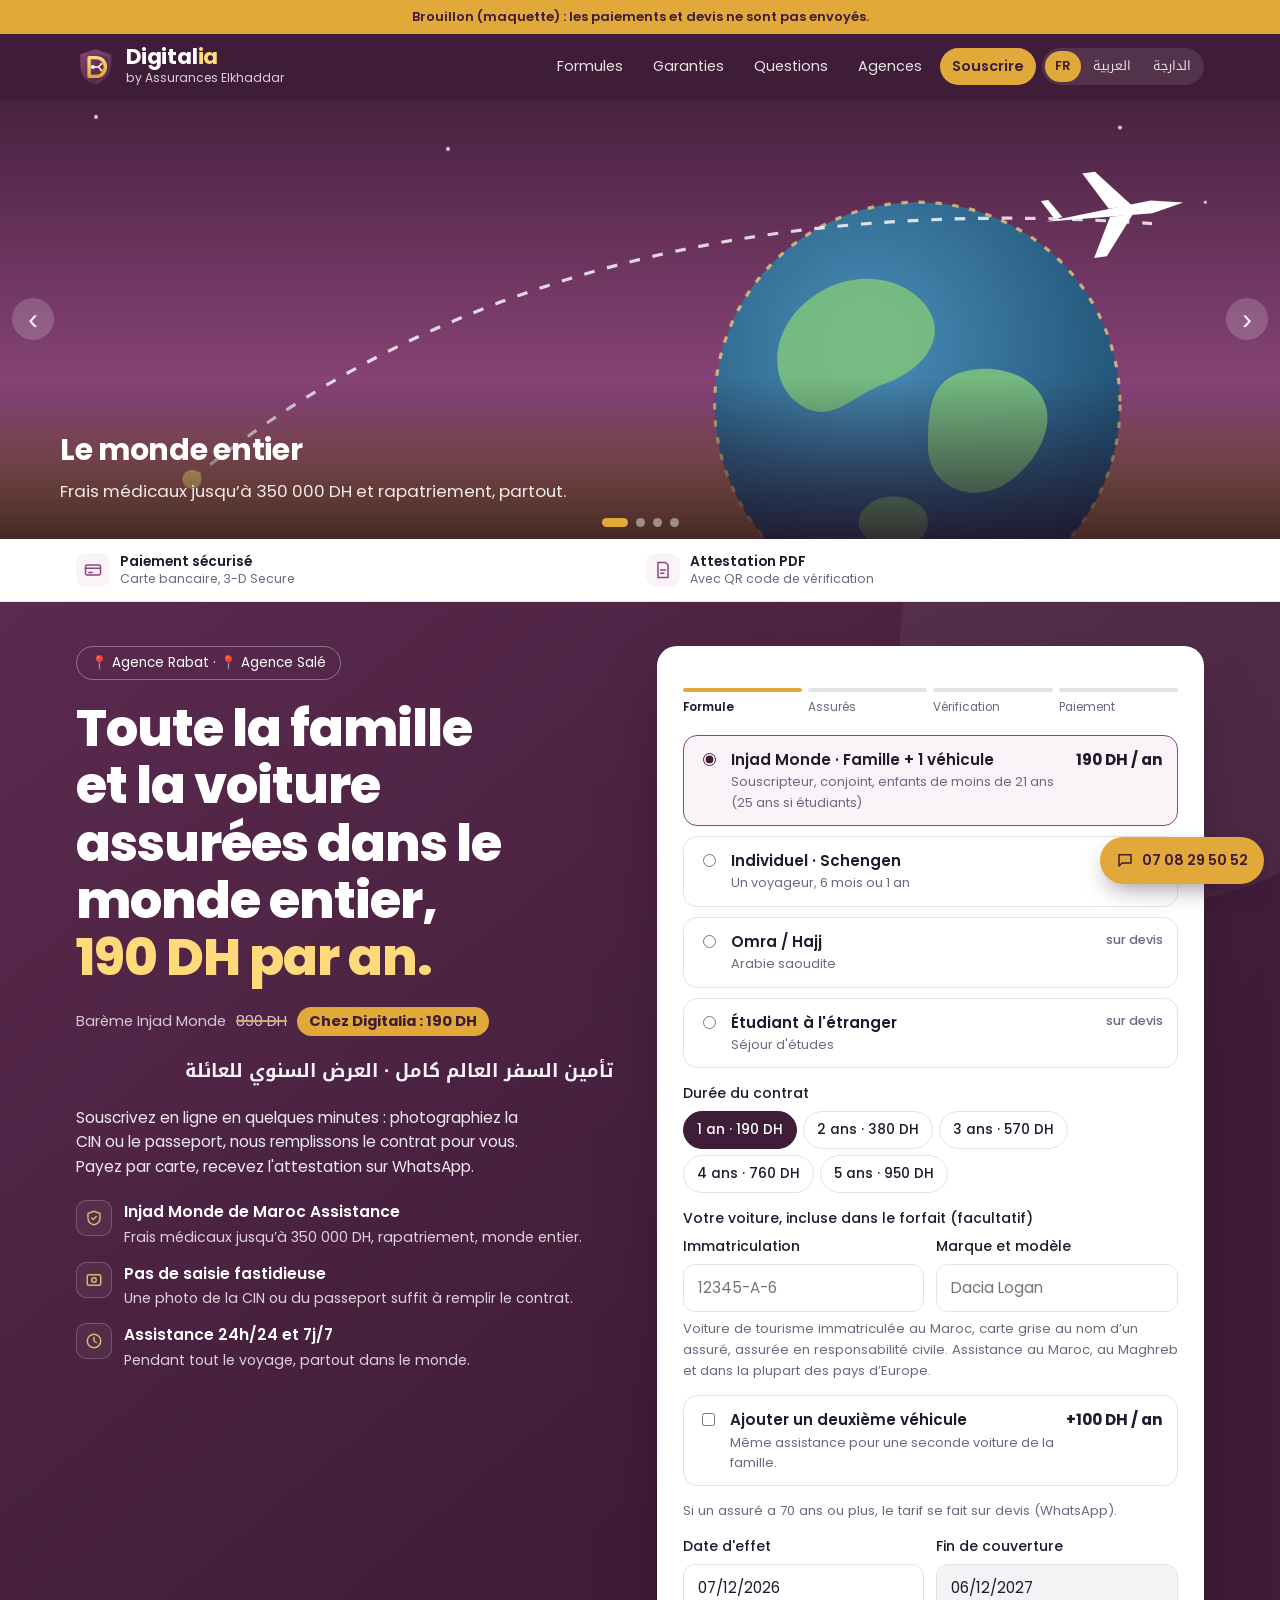
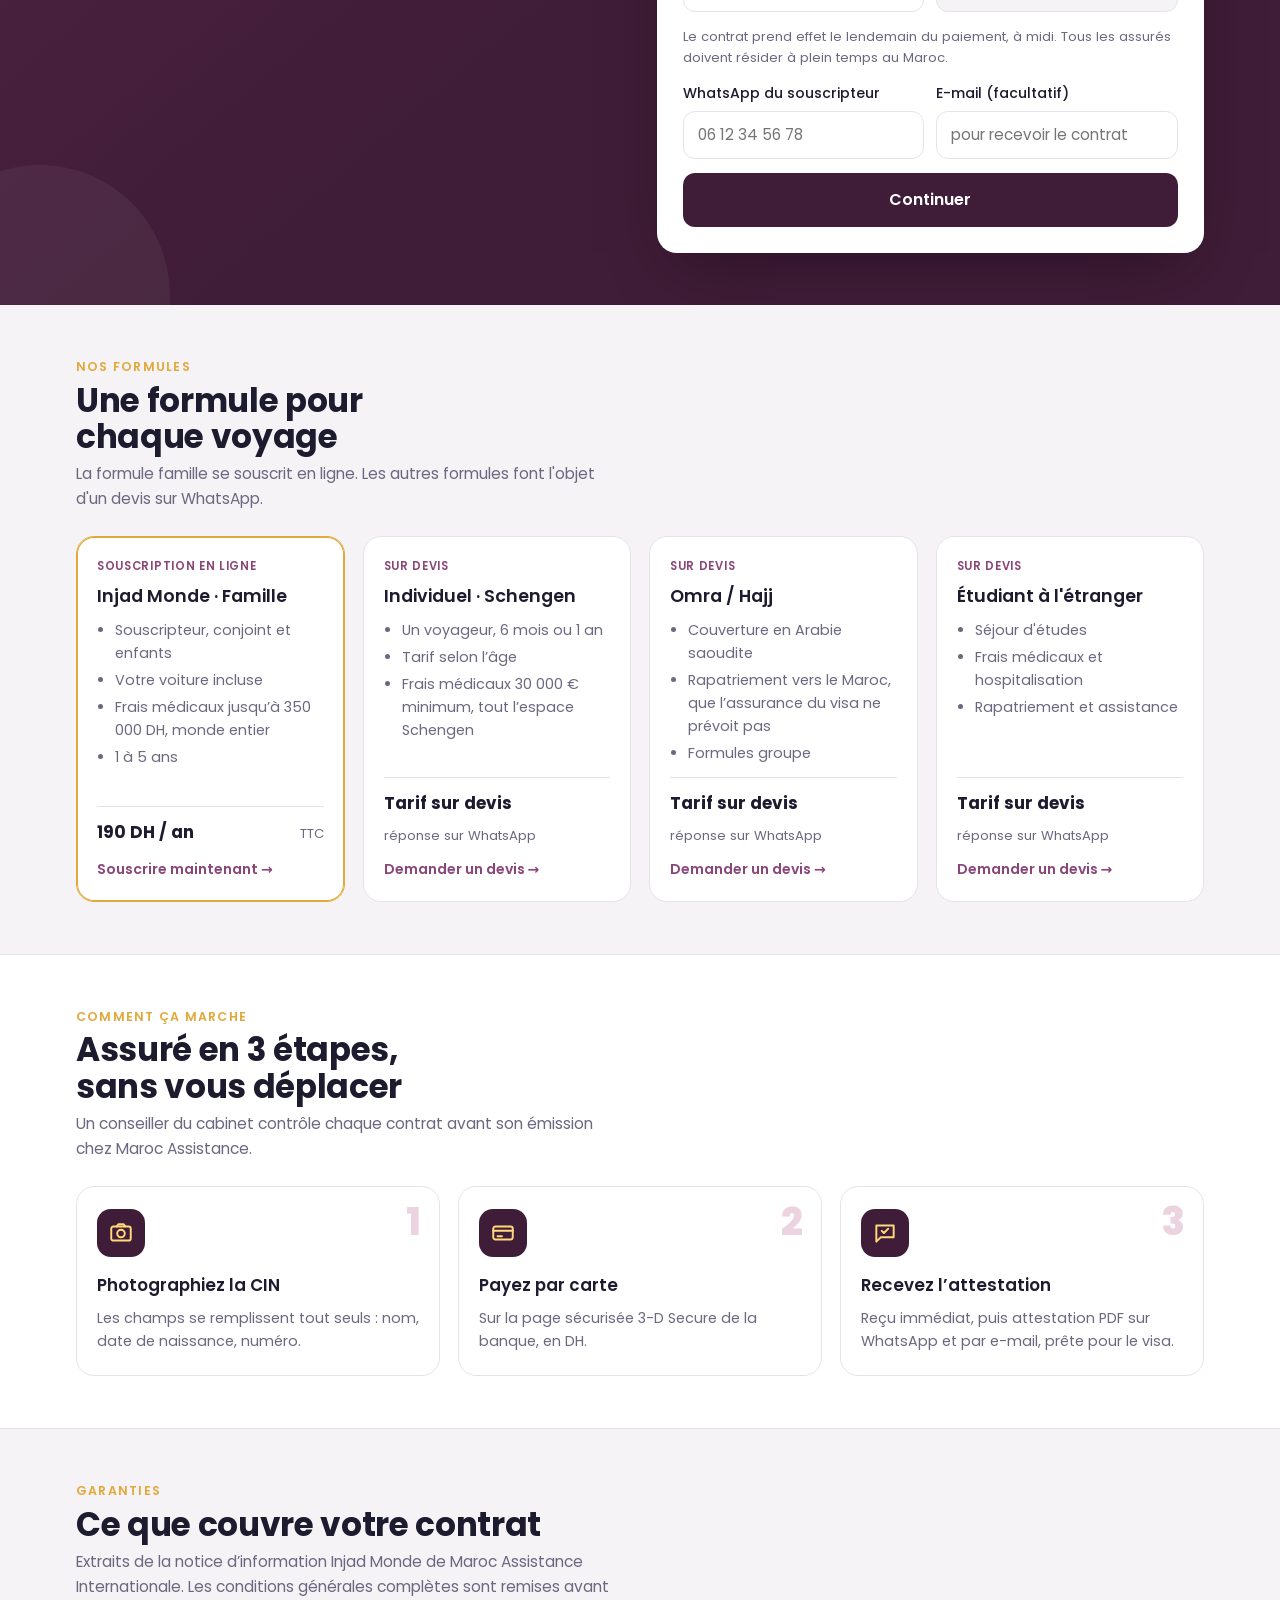
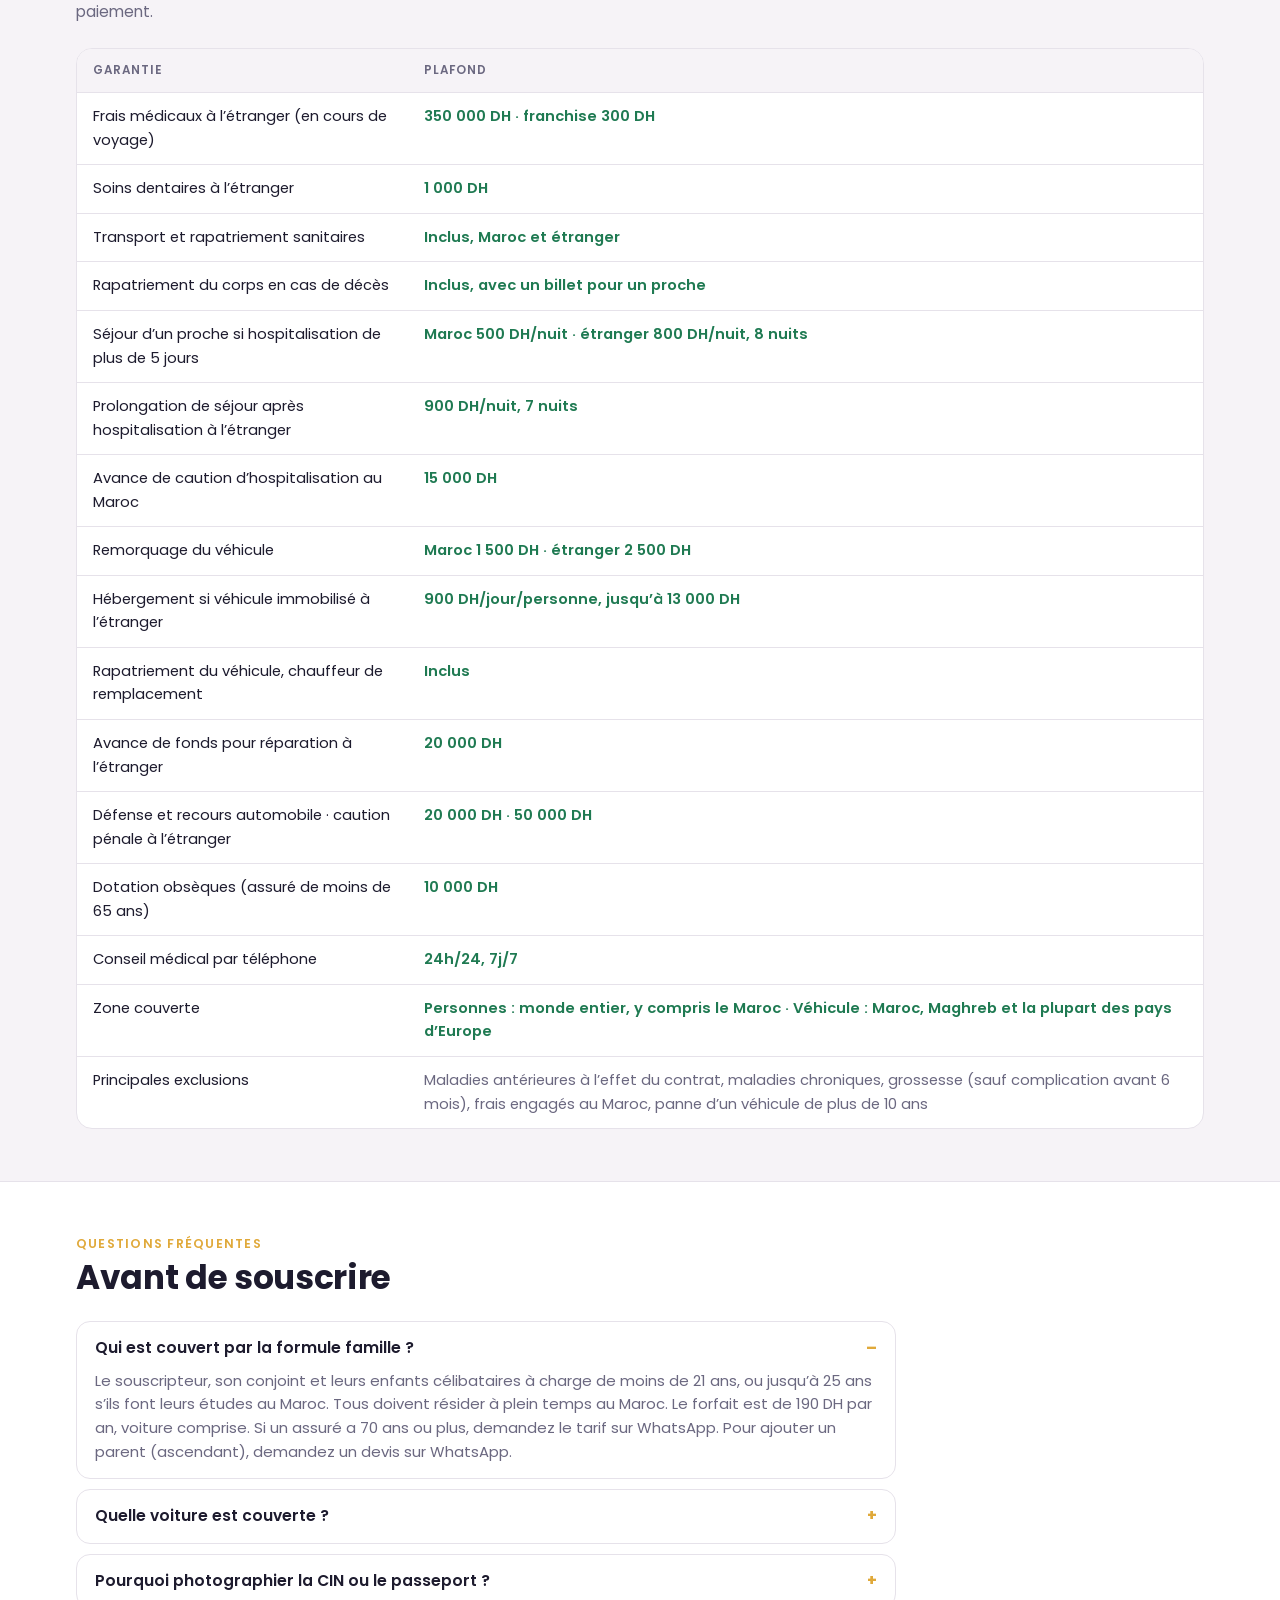
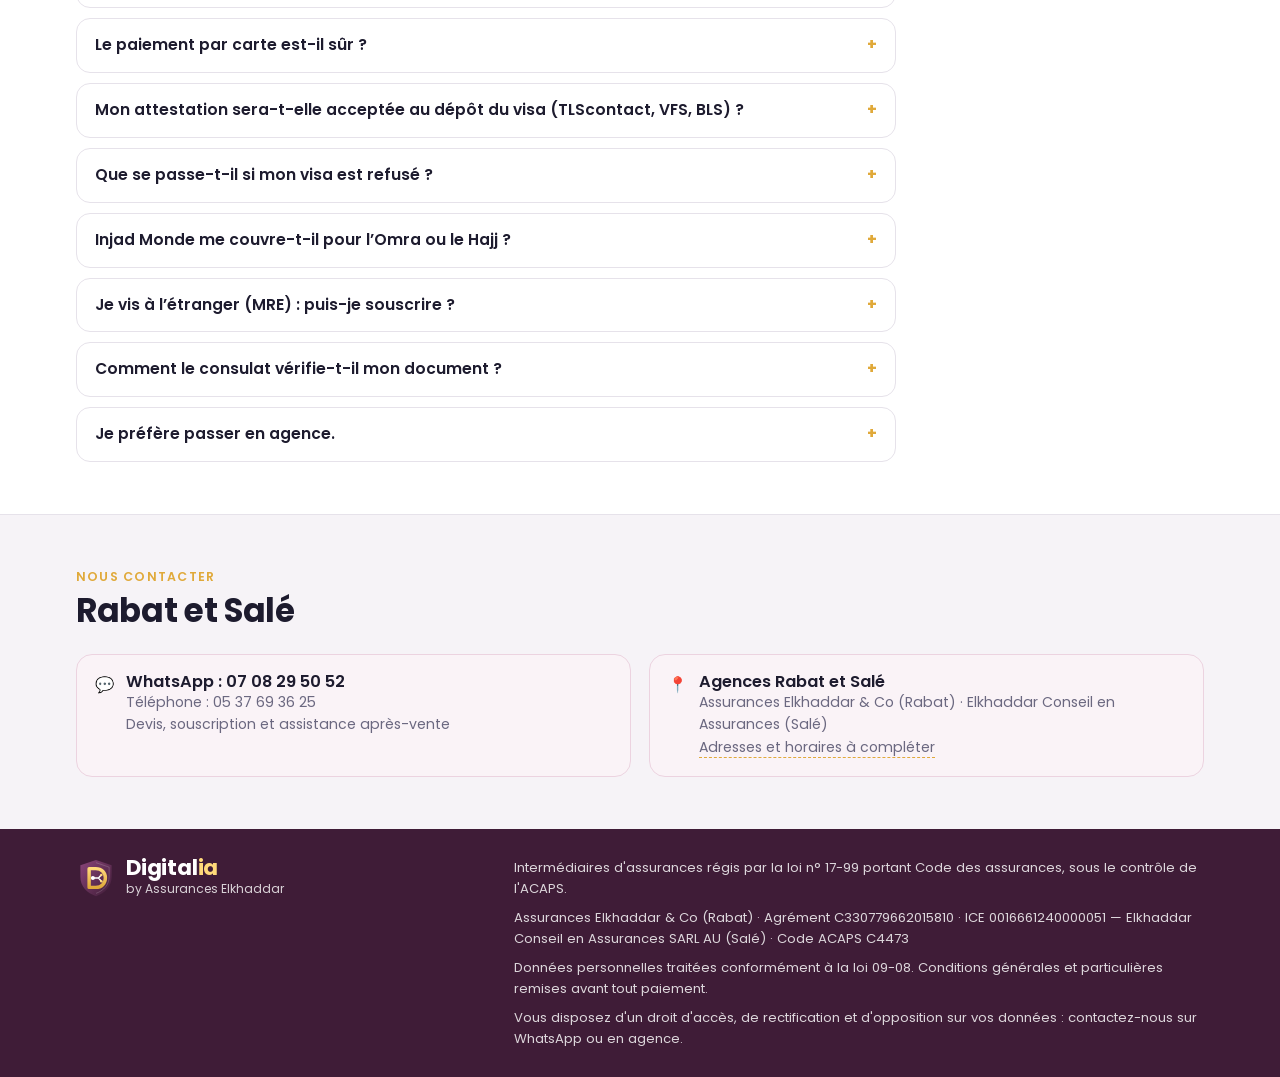
==== digitalia-voyage/brouillon/digitalia-brouillon.html @ b256a12a "fix: Bandeau de confiance : retrait d'« Intermédiaire agréé » et « Maroc Assistance » Co-Authored-By" ====
<!doctype html>
<html lang="fr">
<head>
<meta charset="utf-8">
<meta name="viewport" content="width=device-width,initial-scale=1,viewport-fit=cover">
<title>Digitalia · Injad Monde famille + voiture 190 DH / an · Rabat et Salé</title>
<meta name="description" content="Assistance voyage Injad Monde (Maroc Assistance) : toute la famille et la voiture, monde entier, 190 DH par an. Souscription en ligne en quelques minutes, paiement par carte, attestation sur WhatsApp. Assurances Elkhaddar, Rabat et Salé.">
<meta name="theme-color" content="#3f1c37">
<meta property="og:title" content="Toute la famille et la voiture assurées dans le monde entier, 190 DH par an">
<meta property="og:description" content="Souscription en ligne, paiement par carte, attestation sur WhatsApp.">
<meta property="og:type" content="website">
<link rel="icon" href="[data-uri]" type="image/svg+xml">
<link rel="preconnect" href="https://fonts.googleapis.com">
<link rel="preconnect" href="https://fonts.gstatic.com" crossorigin>
<link rel="stylesheet" href="https://fonts.googleapis.com/css2?family=Poppins:wght@400;500;600;700;800&family=Noto+Kufi+Arabic:wght@400;600;700&display=swap">
<style>
[hidden]{display:none !important}

/* Identité reprise de l'application Digitalia : panneau prune à gauche, carte blanche à droite, or pour l'accent "ia". */
:root{
  --prune:#3f1c37; --prune2:#5b2a4f; --prune3:#8a4579;
  --or:#e0a93a; --or2:#ffd97a;
  --ink:#1d1b2e; --quiet:#6b6880; --line:#e6e2ea;
  --bg:#f6f3f7; --surface:#ffffff; --tint:#faf3f7; --tint-line:#ecd3e0;
  --ok:#1f7a52; --warn:#a4560b; --on-prune:#ffffff;
  --f:"Poppins", system-ui, "Segoe UI", Roboto, sans-serif;
}
@media (prefers-color-scheme: dark){
  :root:not([data-theme="light"]){
    --ink:#f1ecf3; --quiet:#b3aac0; --line:#3a2d42; --bg:#160f17; --surface:#21172a; --tint:#2b1c2b; --tint-line:#4a2d45;
    --ok:#5cc597; --warn:#f0a457; color-scheme:dark;
  }
}
:root[data-theme="dark"]{
  --ink:#f1ecf3; --quiet:#b3aac0; --line:#3a2d42; --bg:#160f17; --surface:#21172a; --tint:#2b1c2b; --tint-line:#4a2d45;
  --ok:#5cc597; --warn:#f0a457; color-scheme:dark;
}
*{box-sizing:border-box}
body{margin:0;background:var(--bg);color:var(--ink);font-family:var(--f);font-size:15.5px;line-height:1.6}
.wrap{max-width:1160px;margin:0 auto;padding-left:max(16px, env(safe-area-inset-left, 0px));padding-right:max(16px, env(safe-area-inset-right, 0px))}
h1,h2,h3{margin:0;line-height:1.12;text-wrap:balance}
p{margin:0}
a{color:inherit}
:focus-visible{outline:3px solid var(--or);outline-offset:2px}
.gold{color:var(--or2)}
.ia{color:var(--or)}

/* Barre du haut */
.top{background:var(--prune);color:var(--on-prune)}
.top .wrap{display:flex;align-items:center;justify-content:space-between;gap:14px;flex-wrap:wrap;padding-block:12px}
.brand{display:flex;align-items:center;gap:10px;text-decoration:none}
.brand svg{width:40px;height:40px;flex:none}
.brand b{font-weight:700;font-size:1.35rem;letter-spacing:-.01em;display:block;line-height:1}
.brand b .ia{color:var(--or2)}
.brand small{display:block;font-size:.76rem;opacity:.8}
.menu{display:flex;gap:6px;flex-wrap:wrap;align-items:center}
.menu a{text-decoration:none;font-size:.9rem;padding:7px 12px;border-radius:999px;color:var(--on-prune);opacity:.88}
.menu a:hover{opacity:1;background:rgba(255,255,255,.08)}
.menu a.cta{background:var(--or);color:var(--prune);font-weight:600;opacity:1}

/* Héros */
.hero{background:linear-gradient(140deg,var(--prune2) 0%,var(--prune) 62%);color:var(--on-prune);position:relative;overflow:hidden}
.hero::before,.hero::after{content:"";position:absolute;border-radius:50%;background:rgba(255,255,255,.05);pointer-events:none}
.hero::before{width:520px;height:520px;right:-140px;top:-220px}
.hero::after{width:260px;height:260px;left:-90px;bottom:-120px}
.hero .wrap{position:relative;z-index:1;display:grid;grid-template-columns:1fr 1.02fr;gap:44px;padding-block:44px 52px;align-items:start}
.hero-copy{display:flex;flex-direction:column;gap:20px;min-width:0}
.pill{display:inline-flex;align-items:center;gap:6px;border:1px solid rgba(255,255,255,.35);border-radius:999px;padding:5px 14px;font-size:.84rem;width:max-content;max-width:100%}
.hero h1{font-size:clamp(2.1rem,4.4vw,3.2rem);font-weight:800;letter-spacing:-.02em}
.hero .lead{opacity:.9;max-width:50ch}
.perks{display:flex;flex-direction:column;gap:12px;padding:0;margin:0;list-style:none}
.perks li{display:flex;gap:12px;align-items:flex-start}
.perks .ico{flex:none;width:36px;height:36px;border-radius:10px;border:1px solid rgba(255,255,255,.25);display:grid;place-items:center;background:rgba(255,255,255,.06)}
.perks svg{width:18px;height:18px;stroke:var(--or2);fill:none;stroke-width:2;stroke-linecap:round;stroke-linejoin:round}
.perks b{font-weight:600;display:block}
.perks span{font-size:.88rem;opacity:.8}

/* Carte formulaire (comme la carte de connexion Digitalia) */
.card{background:var(--surface);color:var(--ink);border-radius:20px;padding:26px;box-shadow:0 24px 60px -24px rgba(20,5,20,.55);min-width:0}
.card-head{display:flex;flex-direction:column;align-items:center;gap:4px;text-align:center;margin-bottom:18px}
.card-head h2{font-size:1.35rem;font-weight:700}
.card-head p{color:var(--quiet);font-size:.92rem}
.seg{display:grid;grid-template-columns:repeat(4,1fr);gap:4px;background:var(--bg);border-radius:12px;padding:4px;margin-bottom:14px}
.seg label{position:relative;text-align:center;font-size:.82rem;line-height:1.25;padding:9px 6px;border-radius:9px;cursor:pointer;color:var(--quiet)}
.seg input{position:absolute;opacity:0;inset:0;cursor:pointer}
.seg label:has(input:checked){background:var(--surface);color:var(--ink);font-weight:600;box-shadow:0 2px 8px -3px rgba(40,10,40,.25)}
.seg label:has(input:focus-visible){outline:3px solid var(--or)}
.note{display:flex;gap:10px;align-items:flex-start;background:var(--tint);border:1px solid var(--tint-line);border-radius:12px;padding:12px 14px;margin-bottom:16px;font-size:.86rem}
.note b{display:block;font-size:.92rem}
.note span{color:var(--quiet)}
.note .dot{color:#d6336c;flex:none}
.stack{display:flex;flex-direction:column;gap:14px}
.row{display:grid;grid-template-columns:1fr 1fr;gap:12px}
.field{display:flex;flex-direction:column;gap:6px;min-width:0}
.field label,.lbl{font-weight:500;font-size:.88rem}
input,select{font:inherit;font-size:.95rem;color:var(--ink);background:var(--surface);border:1px solid var(--line);border-radius:12px;padding:11px 14px;width:100%;min-width:0}
input:focus,select:focus{outline:none;border-color:var(--prune3);box-shadow:0 0 0 3px rgba(138,69,121,.18)}
.chips{display:flex;flex-wrap:wrap;gap:8px}
.chip{position:relative}
.chip input{position:absolute;opacity:0;inset:0;cursor:pointer}
.chip span{display:inline-block;padding:7px 13px;border:1px solid var(--line);border-radius:999px;font-size:.86rem;cursor:pointer}
.chip input:checked + span{background:var(--prune);border-color:var(--prune);color:var(--on-prune);font-weight:500}
.chip input:focus-visible + span{outline:3px solid var(--or);outline-offset:2px}
.hint{font-size:.82rem;color:var(--quiet)}
.hint.warn{color:var(--warn)}
.consent{display:flex;gap:10px;align-items:flex-start;font-size:.8rem;color:var(--quiet)}
.consent input{width:auto;margin-top:4px;accent-color:var(--prune)}
.btn{font:inherit;font-weight:600;border:0;border-radius:12px;padding:14px 18px;cursor:pointer;background:var(--prune);color:var(--on-prune);width:100%;font-size:1rem;text-align:center;text-decoration:none;display:block}
.btn:hover{background:var(--prune2)}
.btn.gold{background:var(--or);color:var(--prune)}
.btn.gold:hover{background:var(--or2)}
.btn.line{background:transparent;color:var(--ink);border:1px solid var(--line)}
.err{color:var(--warn);font-size:.86rem;font-weight:500}

/* Récapitulatif */
.recap{padding-block:34px 10px}
.ticket{display:grid;grid-template-columns:1fr 260px;background:var(--surface);border:1px solid var(--line);border-radius:20px;overflow:hidden}
.ticket-main{padding:22px 24px;display:flex;flex-direction:column;gap:18px;min-width:0}
.t-head{display:flex;justify-content:space-between;align-items:baseline;gap:10px;flex-wrap:wrap}
.t-head h3{font-size:1.1rem;font-weight:600}
.ref{font-size:.82rem;color:var(--quiet);font-variant-numeric:tabular-nums}
.route{display:flex;align-items:center;gap:14px}
.code{font-weight:800;font-size:1.9rem;letter-spacing:.03em;color:var(--prune)}
:root[data-theme="dark"] .code{color:var(--or2)}
@media (prefers-color-scheme: dark){:root:not([data-theme="light"]) .code{color:var(--or2)}}
.route .line-a{flex:1;border-top:2px dashed var(--line);position:relative;min-width:30px}
.route .line-a::after{content:"";position:absolute;right:-2px;top:-6px;width:10px;height:10px;border-radius:50%;background:var(--or)}
.kv{display:grid;grid-template-columns:repeat(4,minmax(0,1fr));gap:12px}
.kv small{display:block;font-size:.7rem;letter-spacing:.08em;text-transform:uppercase;color:var(--quiet)}
.kv b{font-weight:600;font-variant-numeric:tabular-nums;overflow-wrap:anywhere}
.stub{background:var(--tint);border-left:2px dashed var(--tint-line);padding:22px;display:flex;flex-direction:column;gap:12px;justify-content:center}
.status{display:inline-flex;align-items:center;gap:7px;font-size:.8rem;font-weight:600;color:var(--quiet)}
.status::before{content:"";width:8px;height:8px;border-radius:50%;background:currentColor}
.status.ready{color:var(--ok)}
.stub p{font-size:.88rem;color:var(--quiet)}
.msg{margin-top:12px;display:grid;gap:8px}
.msg pre{font-family:ui-monospace,Consolas,monospace;font-size:.8rem;white-space:pre-wrap;background:var(--surface);border:1px solid var(--line);border-radius:12px;padding:12px;margin:0;max-height:190px;overflow:auto}

/* Sections */
section.block{padding-block:52px}
section.alt{background:var(--surface);border-block:1px solid var(--line)}
.kicker{font-size:.78rem;font-weight:600;letter-spacing:.1em;text-transform:uppercase;color:var(--or)}
.sec-head{display:flex;flex-direction:column;gap:6px;margin-bottom:24px;max-width:60ch}
.sec-head h2{font-size:clamp(1.5rem,3vw,2.05rem);font-weight:700;letter-spacing:-.01em}
.sec-head p{color:var(--quiet)}
.offers{display:grid;grid-template-columns:repeat(4,minmax(0,1fr));gap:18px}
.offer{border:1px solid var(--line);border-radius:18px;padding:20px;display:flex;flex-direction:column;gap:12px;background:var(--surface)}
.offer.star{border-color:var(--or);box-shadow:0 0 0 1px var(--or) inset}
.offer .tag{font-size:.72rem;font-weight:600;letter-spacing:.06em;text-transform:uppercase;color:var(--prune3)}
.offer h3{font-size:1.1rem;font-weight:600}
.offer ul{margin:0;padding-left:18px;color:var(--quiet);font-size:.9rem;display:flex;flex-direction:column;gap:4px}
.offer .price{margin-top:auto;display:flex;align-items:baseline;justify-content:space-between;gap:8px;border-top:1px solid var(--line);padding-top:12px;flex-wrap:wrap}
.offer .price b{font-size:1.05rem;font-variant-numeric:tabular-nums}
.offer .price span{font-size:.82rem;color:var(--quiet)}
.offer button{font:inherit;font-size:.88rem;font-weight:600;background:none;border:0;color:var(--prune3);cursor:pointer;padding:0;text-align:left}
:root[data-theme="dark"] .offer button{color:var(--or2)}
@media (prefers-color-scheme: dark){:root:not([data-theme="light"]) .offer button{color:var(--or2)}}
.tbl{overflow-x:auto;border:1px solid var(--line);border-radius:16px;background:var(--surface)}
table{width:100%;border-collapse:collapse;font-size:.92rem;min-width:560px}
th,td{text-align:left;padding:12px 16px;border-bottom:1px solid var(--line);vertical-align:top}
tr:last-child td{border-bottom:0}
th{font-size:.74rem;text-transform:uppercase;letter-spacing:.08em;color:var(--quiet);font-weight:600;background:var(--bg)}
td.y{color:var(--ok);font-weight:600}
td.c{color:var(--quiet)}
.steps{display:grid;grid-template-columns:repeat(4,minmax(0,1fr));gap:22px;list-style:none;padding:0;margin:0;counter-reset:s}
.steps li{counter-increment:s;display:flex;flex-direction:column;gap:6px}
.steps li::before{content:counter(s);width:38px;height:38px;border-radius:12px;background:var(--prune);color:var(--or2);font-weight:700;display:grid;place-items:center}
.steps b{font-weight:600}
.steps p{font-size:.9rem;color:var(--quiet)}
.faq{display:flex;flex-direction:column;gap:10px;max-width:820px}
details{border:1px solid var(--line);border-radius:14px;background:var(--surface);padding:14px 18px}
summary{cursor:pointer;font-weight:600;list-style:none;display:flex;justify-content:space-between;gap:12px}
summary::-webkit-details-marker{display:none}
summary::after{content:"+";color:var(--or);font-weight:700}
details[open] summary::after{content:"–"}
details p{color:var(--quiet);margin-top:8px;font-size:.93rem}
.agences{display:grid;grid-template-columns:1fr 1fr;gap:18px}
.agence{border:1px solid var(--tint-line);background:var(--tint);border-radius:16px;padding:18px;display:flex;gap:12px}
.agence h3{font-size:1.02rem;font-weight:600}
.agence p{font-size:.88rem;color:var(--quiet)}
.todo{border-bottom:1px dashed var(--or)}

footer{background:var(--prune);color:var(--on-prune)}
footer .wrap{padding-block:28px;display:grid;grid-template-columns:1.2fr 2fr;gap:24px;font-size:.82rem}
footer p{opacity:.82}
footer .fb{display:flex;flex-direction:column;gap:8px}

.wa-float{position:fixed;right:calc(16px + env(safe-area-inset-right, 0px));bottom:calc(16px + env(safe-area-inset-bottom, 0px));z-index:20;background:var(--or);color:var(--prune);font-weight:600;font-size:.9rem;text-decoration:none;padding:12px 16px;border-radius:999px;box-shadow:0 10px 24px -8px rgba(40,10,40,.5);display:flex;align-items:center;gap:8px}
.wa-float svg{width:18px;height:18px}

@media (max-width:920px){
  .hero .wrap{grid-template-columns:1fr}
  .ticket{grid-template-columns:1fr}
  .stub{border-left:0;border-top:2px dashed var(--tint-line)}
  .kv{grid-template-columns:repeat(2,minmax(0,1fr))}
  .offers{grid-template-columns:1fr 1fr}
  .steps{grid-template-columns:1fr 1fr}
  footer .wrap{grid-template-columns:1fr}
}
@media (max-width:560px){
  .row,.offers,.steps,.agences{grid-template-columns:1fr}
  .seg{grid-template-columns:1fr 1fr}
  .menu a:not(.cta){display:none}
  .card{padding:20px}
}
@media (prefers-reduced-motion:no-preference){
  .ticket.flash{animation:fl .7s ease}
  @keyframes fl{from{box-shadow:0 0 0 4px var(--or)}to{box-shadow:0 0 0 0 transparent}}
}

/* Tunnel de souscription */
.steps-bar{display:grid;grid-template-columns:repeat(4,1fr);gap:6px;margin-bottom:18px;list-style:none;padding:0}
.steps-bar li{font-size:.74rem;color:var(--quiet);display:flex;flex-direction:column;gap:6px}
.steps-bar li::before{content:"";height:4px;border-radius:4px;background:var(--line)}
.steps-bar li.on{color:var(--ink);font-weight:600}
.steps-bar li.on::before,.steps-bar li.done::before{background:var(--or)}
.pane[hidden]{display:none}
.offer-pick{display:flex;flex-direction:column;gap:10px}
.opt{position:relative;display:flex;gap:12px;align-items:flex-start;border:1px solid var(--line);border-radius:14px;padding:12px 14px;cursor:pointer}
.opt input{width:auto;flex:none;padding:0;margin-top:5px;accent-color:var(--prune)}
.opt:has(input:checked){border-color:var(--prune3);background:var(--tint)}
.opt .o-body{flex:1;min-width:0}
.opt b{display:block;font-weight:600;font-size:.95rem}
.opt small{color:var(--quiet);font-size:.8rem;display:block}
.opt .o-price{font-weight:700;white-space:nowrap;font-variant-numeric:tabular-nums}
.opt .o-price.q{font-weight:500;font-size:.8rem;color:var(--quiet)}
.lang{display:inline-flex;gap:2px;background:rgba(255,255,255,.1);border-radius:999px;padding:3px}
.lang button{font:inherit;font-size:.8rem;border:0;background:none;color:var(--on-prune);padding:5px 10px;border-radius:999px;cursor:pointer;opacity:.85}
.lang button[aria-pressed="true"]{background:var(--or);color:var(--prune);font-weight:600;opacity:1}
.lang button.arb{font-family:"Noto Kufi Arabic",Tahoma,sans-serif}
[dir="rtl"] body{font-family:"Noto Kufi Arabic","Segoe UI",Tahoma,sans-serif;line-height:1.75}
[dir="rtl"] .hero h1{letter-spacing:0;line-height:1.35}
[dir="rtl"] .kicker,[dir="rtl"] .kv small,[dir="rtl"] th{letter-spacing:0}
[dir="rtl"] .ar-line{display:none}
.wa-float,.num{direction:ltr;unicode-bidi:isolate}
[dir="rtl"] input[type=tel],[dir="rtl"] input[type=email],[dir="rtl"] .num{direction:ltr;text-align:right}
.ar{font-family:"Noto Kufi Arabic","Segoe UI",Tahoma,sans-serif;direction:rtl;unicode-bidi:isolate}
.trav{border:1px solid var(--line);border-radius:14px;padding:14px;display:flex;flex-direction:column;gap:12px}
.trav-head{display:flex;justify-content:space-between;align-items:center;gap:8px;flex-wrap:wrap}
.trav-head b{font-weight:600}
.trav-head button{font:inherit;font-size:.8rem;background:none;border:0;color:var(--warn);cursor:pointer}
.scan{display:flex;gap:10px;align-items:center;flex-wrap:wrap;background:var(--tint);border:1px dashed var(--tint-line);border-radius:12px;padding:10px 12px}
.scan label.btn{width:auto;padding:9px 14px;font-size:.86rem;display:inline-flex;align-items:center;gap:6px;cursor:pointer}
.scan input[type=file]{position:absolute;width:1px;height:1px;opacity:0}
.scan .s-msg{font-size:.82rem;color:var(--quiet);flex:1;min-width:150px}
.scan .s-msg.ok{color:var(--ok)}
.scan .s-msg.bad{color:var(--warn)}
.g3{display:grid;grid-template-columns:repeat(3,minmax(0,1fr));gap:10px}
.addbtn{font:inherit;font-size:.88rem;font-weight:600;background:none;border:1px dashed var(--prune3);color:var(--prune3);border-radius:12px;padding:10px;cursor:pointer}
.recap-list{display:grid;grid-template-columns:auto 1fr;gap:6px 14px;font-size:.9rem;margin:0}
.recap-list dt{color:var(--quiet)}
.recap-list dd{margin:0;font-weight:500;overflow-wrap:anywhere}
.total{display:flex;justify-content:space-between;align-items:baseline;border-top:1px solid var(--line);padding-top:12px;margin-top:4px}
.total b{font-size:1.5rem;font-variant-numeric:tabular-nums}
.nav{display:flex;gap:10px}
.nav .btn{flex:1}
.pay-box{border:1px solid var(--line);border-radius:14px;padding:16px;display:flex;flex-direction:column;gap:10px}
.cards{display:flex;gap:6px;flex-wrap:wrap}
.cards span{font-size:.72rem;font-weight:700;border:1px solid var(--line);border-radius:6px;padding:3px 8px;letter-spacing:.04em}
.demo{font-size:.8rem;background:var(--tint);border:1px solid var(--tint-line);border-radius:10px;padding:10px 12px;color:var(--ink)}
.pipe{list-style:none;padding:0;margin:0;display:flex;flex-direction:column;gap:10px}
.pipe li{display:flex;gap:12px;align-items:flex-start;font-size:.9rem}
.pipe li i{flex:none;width:22px;height:22px;border-radius:50%;border:2px solid var(--line);display:grid;place-items:center;font-style:normal;font-size:.7rem;margin-top:1px}
.pipe li.ok i{background:var(--ok);border-color:var(--ok);color:#fff}
.pipe li.wait i{border-color:var(--or)}
.pipe li small{display:block;color:var(--quiet);font-size:.8rem}
.json{font-family:ui-monospace,Consolas,monospace;font-size:.74rem;white-space:pre;background:var(--bg);border:1px solid var(--line);border-radius:10px;padding:10px;max-height:200px;overflow:auto;margin:0}
.flow{display:grid;grid-template-columns:repeat(5,minmax(0,1fr));gap:12px;list-style:none;padding:0;margin:0}
.flow li{border:1px solid var(--line);border-radius:14px;padding:14px;background:var(--surface);display:flex;flex-direction:column;gap:6px}
.flow li b{font-weight:600;font-size:.95rem}
.flow li span{font-size:.84rem;color:var(--quiet)}
.flow li em{font-style:normal;font-size:.7rem;font-weight:700;letter-spacing:.06em;text-transform:uppercase;color:var(--or)}
@media (max-width:920px){.flow{grid-template-columns:1fr 1fr}}
@media (max-width:560px){.g3,.flow{grid-template-columns:1fr}.steps-bar li{font-size:.68rem}}

.consent a.cg{color:var(--prune3);font-weight:600;white-space:nowrap}
:root[data-theme="dark"] .consent a.cg{color:var(--or2)}
@media (prefers-color-scheme: dark){:root:not([data-theme="light"]) .consent a.cg{color:var(--or2)}}
.scan .bar{height:3px;border-radius:3px;background:linear-gradient(90deg,var(--or),var(--prune3),var(--or));background-size:200% 100%;flex-basis:100%}
@media (prefers-reduced-motion:no-preference){.scan .bar{animation:ld 1.1s linear infinite}@keyframes ld{to{background-position:-200% 0}}}
.btn[disabled]{opacity:.6;cursor:progress}

.date-fr{font-variant-numeric:tabular-nums;direction:ltr}
[dir="rtl"] .date-fr{text-align:right}
.date-fr.bad{border-color:var(--warn)}
#echeance{background:var(--bg)}
.scan label.btn.line{background:var(--surface)}
.chip span{font-variant-numeric:tabular-nums}
#dureePick{gap:6px}
@media (max-width:560px){
  .tbl table{min-width:0}
  .tbl thead{display:none}
  .tbl tr{display:block;border-bottom:1px solid var(--line);padding-block:10px}
  .tbl tr:last-child{border-bottom:0}
  .tbl td{display:block;border:0;padding:2px 16px}
  .tbl td.y,.tbl td.c{font-size:.88rem}
}

/* Carrousel d'images */
.slider{position:relative;overflow:hidden;background:var(--prune);touch-action:pan-y}
.slides{display:flex;transition:transform .7s cubic-bezier(.4,.1,.2,1)}
.slide{flex:0 0 100%;margin:0;position:relative;aspect-ratio:12/5;max-height:440px;min-height:220px}
.slide img{width:100%;height:100%;object-fit:cover;display:block}
.slide figcaption{position:absolute;left:0;right:0;bottom:0;padding:48px max(16px,env(safe-area-inset-left,0px)) 34px;
  background:linear-gradient(transparent,rgba(30,10,28,.78));color:#fff;display:flex;flex-direction:column;gap:4px}
.slide figcaption b{font-size:clamp(1.15rem,3.2vw,1.9rem);font-weight:700;letter-spacing:-.01em;max-width:1160px;margin-inline:auto;width:100%}
.slide figcaption span{font-size:clamp(.85rem,1.8vw,1.05rem);opacity:.9;max-width:1160px;margin-inline:auto;width:100%}
.sl-nav{position:absolute;top:50%;transform:translateY(-50%);width:42px;height:42px;border-radius:50%;border:0;
  background:rgba(255,255,255,.18);color:#fff;font-size:1.8rem;line-height:1;cursor:pointer;backdrop-filter:blur(4px)}
.sl-nav:hover{background:rgba(255,255,255,.32)}
.sl-nav.prev{left:12px}.sl-nav.next{right:12px}
.dots{position:absolute;bottom:12px;left:0;right:0;display:flex;justify-content:center;gap:8px}
.dots button{width:9px;height:9px;border-radius:999px;border:0;padding:0;background:rgba(255,255,255,.45);cursor:pointer;transition:width .3s}
.dots button[aria-selected="true"]{width:26px;background:var(--or)}
.slides{direction:ltr}
[dir="rtl"] .slide figcaption{direction:rtl;text-align:right}
@media (max-width:560px){.sl-nav{display:none}.slide{aspect-ratio:4/3}}
@media (prefers-reduced-motion:reduce){.slides{transition:none}}

.ancre{display:flex;flex-wrap:wrap;align-items:baseline;gap:6px 10px;font-size:.92rem}
.ancre span{opacity:.75}.ancre s{opacity:.75;text-decoration-thickness:2px;text-decoration-color:var(--or2)}
.ancre b{background:var(--or);color:var(--prune);border-radius:999px;padding:3px 12px;font-weight:700}

/* Bandeau de confiance */
.trust{background:var(--surface);border-bottom:1px solid var(--line)}
.trust ul{list-style:none;margin-block:0;display:grid;grid-template-columns:repeat(2,minmax(0,1fr));gap:12px;padding-block:14px}
.trust li{display:flex;gap:10px;align-items:center;min-width:0}
.trust svg{flex:none;width:34px;height:34px;padding:7px;border-radius:10px;background:var(--tint);stroke:var(--prune3);fill:none;stroke-width:1.8;stroke-linecap:round;stroke-linejoin:round}
.trust span{display:flex;flex-direction:column;font-size:.78rem;color:var(--quiet);line-height:1.3}
.trust b{color:var(--ink);font-size:.86rem;font-weight:600}
:root[data-theme="dark"] .trust svg{stroke:var(--or2)}
@media (prefers-color-scheme:dark){:root:not([data-theme="light"]) .trust svg{stroke:var(--or2)}}
@media (max-width:560px){.trust ul{grid-template-columns:1fr}}
/* Comment ça marche */
.etapes{list-style:none;padding:0;margin:0;display:grid;grid-template-columns:repeat(3,minmax(0,1fr));gap:18px;counter-reset:e}
.etapes li{counter-increment:e;position:relative;background:var(--surface);border:1px solid var(--line);border-radius:18px;padding:22px 20px;display:flex;flex-direction:column;gap:8px;transition:transform .25s,box-shadow .25s}
.etapes li:hover{transform:translateY(-3px);box-shadow:0 14px 30px -18px rgba(40,10,40,.45)}
.etapes li::after{content:counter(e);position:absolute;top:16px;right:18px;font-size:2.4rem;font-weight:800;color:var(--tint-line);line-height:1}
.etapes .ic svg{width:48px;height:48px;padding:11px;border-radius:14px;background:var(--prune);stroke:var(--or2);fill:none;stroke-width:1.8;stroke-linecap:round;stroke-linejoin:round}
.etapes b{font-size:1.05rem;font-weight:600}
.etapes li>span:last-child{font-size:.9rem;color:var(--quiet)}
@media (max-width:760px){.etapes{grid-template-columns:1fr}}
.offer{transition:transform .25s,box-shadow .25s}
.offer:hover{transform:translateY(-3px);box-shadow:0 14px 30px -18px rgba(40,10,40,.45)}
/* Barre « Souscrire » fixe sur téléphone */
.cta-bar{display:none}
@media (max-width:760px){
  .cta-bar{position:fixed;left:0;right:0;bottom:0;z-index:25;display:flex;align-items:center;gap:10px;background:var(--prune);color:#fff;
    padding:10px max(16px,env(safe-area-inset-right,0px)) calc(10px + env(safe-area-inset-bottom,0px)) max(16px,env(safe-area-inset-left,0px));
    box-shadow:0 -8px 24px -12px rgba(20,5,20,.6);transition:transform .3s}
  .cta-bar span{flex:1;display:flex;flex-direction:column;line-height:1.2}.cta-bar b{font-size:1.1rem;color:var(--or2)}.cta-bar small{font-size:.8rem;opacity:.85}
  .cta-bar .btn{width:auto;padding:10px 18px;font-size:.95rem}
  .cta-wa{width:42px;height:42px;border-radius:50%;display:grid;place-items:center;background:rgba(255,255,255,.14);color:#fff}
  .cta-wa svg{width:20px;height:20px}
  .cta-bar.cache{transform:translateY(110%)}
  .wa-float{display:none}
  body{padding-bottom:76px}
}

</style>
</head>
<body>
<div style="background:#e0a93a;color:#3f1c37;font:600 13px/1.4 Poppins,system-ui,sans-serif;text-align:center;padding:8px 16px">Brouillon (maquette) : les paiements et devis ne sont pas envoyés.</div>
<svg width="0" height="0" style="position:absolute" aria-hidden="true">
  <defs>
    <linearGradient id="dg-b" x1="0" y1="0" x2="1" y2="1"><stop offset="0" stop-color="#8a4579"/><stop offset="1" stop-color="#3f1c37"/></linearGradient>
    <linearGradient id="dg-o" x1="0" y1="0" x2="0" y2="1"><stop offset="0" stop-color="#ffd97a"/><stop offset="1" stop-color="#e0a93a"/></linearGradient>
    <symbol id="logo" viewBox="0 0 64 64">
      <path d="M32 3 L57 11.5 V30 C57 45.5 46.5 56 32 61 C17.5 56 7 45.5 7 30 V11.5 Z" fill="url(#dg-b)"/>
      <path d="M32 7.5 L53 14.6 V30 C53 43 44.4 52 32 56.6" fill="none" stroke="#ffffff" stroke-opacity=".18" stroke-width="1.5"/>
      <path d="M21 17 H31.5 C41 17 47 23.5 47 32 C47 40.5 41 47 31.5 47 H21 Z" fill="none" stroke="url(#dg-o)" stroke-width="5.5" stroke-linejoin="round"/>
      <path d="M27.5 32 H36 M36 32 L39.5 28 M36 32 L39.5 36" stroke="#fff" stroke-width="2.2" stroke-linecap="round" fill="none"/>
      <circle cx="27" cy="32" r="3.2" fill="#fff"/><circle cx="40.5" cy="27" r="2" fill="#ffd97a"/><circle cx="40.5" cy="37" r="2" fill="#ffd97a"/>
    </symbol>
  </defs>
</svg>

<header class="top">
  <div class="wrap">
    <a class="brand" href="#souscrire"><svg aria-label="Digitalia"><use href="#logo"/></svg><span><b>Digital<span class="ia">ia</span></b><small>by Assurances Elkhaddar</small></span></a>
    <nav class="menu" aria-label="Navigation">
      <a href="#offres">Formules</a>
      <a href="#garanties">Garanties</a>
      <a href="#faq">Questions</a>
      <a href="#agences">Agences</a>
      <a class="cta" href="#souscrire">Souscrire</a>
      <div class="lang no-tr" role="group" aria-label="Langue"><button type="button" data-l="fr" aria-pressed="true">FR</button><button type="button" class="arb" data-l="ar" aria-pressed="false">العربية</button><button type="button" class="arb" data-l="da" aria-pressed="false">الدارجة</button></div>
    </nav>
  </div>
</header>

<main>
  <section class="slider" id="slider" aria-roledescription="carrousel" aria-label="Injad Monde en images">
    <div class="slides" id="slides">
      <figure class="slide" aria-roledescription="diapositive"><img src="[data-uri]" alt="Un avion autour du globe" width="1200" height="500"><figcaption><b>Le monde entier</b><span>Frais médicaux jusqu’à 350 000 DH et rapatriement, partout.</span></figcaption></figure>
      <figure class="slide" aria-roledescription="diapositive"><img src="[data-uri]" alt="Une voiture sur la route vers l’Europe" width="1200" height="500" loading="lazy"><figcaption><b>Votre voiture incluse</b><span>Dépannage, remorquage et rapatriement au Maroc, au Maghreb et en Europe.</span></figcaption></figure>
      <figure class="slide" aria-roledescription="diapositive"><img src="[data-uri]" alt="Une famille prête à partir" width="1200" height="500" loading="lazy"><figcaption><b>Toute la famille, un seul contrat</b><span>Conjoint et enfants, 190 DH par an.</span></figcaption></figure>
      <figure class="slide" aria-roledescription="diapositive"><img src="[data-uri]" alt="Assistance par téléphone 24 heures sur 24" width="1200" height="500" loading="lazy"><figcaption><b>Assistance 24h/24, 7j/7</b><span>Un médecin et un conseiller au bout du fil, où que vous soyez.</span></figcaption></figure>
    </div>
    <button class="sl-nav prev" type="button" aria-label="Image précédente">‹</button>
    <button class="sl-nav next" type="button" aria-label="Image suivante">›</button>
    <div class="dots" id="dots" role="tablist" aria-label="Choisir une image"></div>
  </section>
  <div class="trust"><ul class="wrap">
    <li><svg viewBox="0 0 24 24" aria-hidden="true"><rect x="3" y="6" width="18" height="12" rx="2"/><path d="M3 10h18M7 15h4"/></svg><span><b>Paiement sécurisé</b>Carte bancaire, 3-D Secure</span></li>
    <li><svg viewBox="0 0 24 24" aria-hidden="true"><path d="M6 3h9l3 3v15H6z"/><path d="M9 12h6M9 16h4"/></svg><span><b>Attestation PDF</b>Avec QR code de vérification</span></li>
  </ul></div>
  <section class="hero" id="souscrire">
    <div class="wrap">
      <div class="hero-copy">
        <span class="pill">📍 Agence Rabat · 📍 Agence Salé</span>
        <h1>Toute la famille et la voiture<br>assurées dans le monde entier,<br><span class="gold">190 DH par an.</span></h1>
        <p class="ancre"><span>Barème Injad Monde</span> <s>890 DH</s> <b>Chez Digitalia : 190 DH</b></p>
        <p class="ar ar-line" style="font-size:1.15rem;font-weight:700;opacity:.95">تأمين السفر العالم كامل · العرض السنوي للعائلة</p>
        <p class="lead">Souscrivez en ligne en quelques minutes : photographiez la CIN ou le passeport, nous remplissons le contrat pour vous. Payez par carte, recevez l'attestation sur WhatsApp.</p>
        <ul class="perks">
          <li><span class="ico"><svg viewBox="0 0 24 24"><path d="M12 3l8 3v6c0 5-3.5 8-8 9-4.5-1-8-4-8-9V6z"/><path d="M9 12l2 2 4-4"/></svg></span><div><b>Injad Monde de Maroc Assistance</b><span>Frais médicaux jusqu’à 350 000 DH, rapatriement, monde entier.</span></div></li>
          <li><span class="ico"><svg viewBox="0 0 24 24"><rect x="3" y="5" width="18" height="14" rx="2"/><circle cx="12" cy="12" r="3"/></svg></span><div><b>Pas de saisie fastidieuse</b><span>Une photo de la CIN ou du passeport suffit à remplir le contrat.</span></div></li>
          <li><span class="ico"><svg viewBox="0 0 24 24"><path d="M12 7v5l3 2"/><circle cx="12" cy="12" r="9"/></svg></span><div><b>Assistance 24h/24 et 7j/7</b><span>Pendant tout le voyage, partout dans le monde.</span></div></li>
        </ul>
      </div>

      <div class="card">
        <ol class="steps-bar" id="stepsBar">
          <li class="on">Formule</li><li>Assurés</li><li>Vérification</li><li>Paiement</li>
        </ol>

        <!-- Étape 1 : formule -->
        <div class="pane" id="p1">
          <div class="stack">
            <div class="offer-pick" role="radiogroup" aria-label="Formule">
              <label class="opt"><input type="radio" name="offre" value="FAM_MONDE_AN" checked><span class="o-body"><b>Injad Monde · Famille + 1 véhicule</b><small>Souscripteur, conjoint, enfants de moins de 21 ans (25 ans si étudiants)</small></span><span class="o-price">190 DH / an</span></label>
              <label class="opt"><input type="radio" name="offre" value="IND_SCH"><span class="o-body"><b>Individuel · Schengen</b><small>Un voyageur, 6 mois ou 1 an</small></span><span class="o-price q">sur devis</span></label>
              <label class="opt"><input type="radio" name="offre" value="OMRA"><span class="o-body"><b>Omra / Hajj</b><small>Arabie saoudite</small></span><span class="o-price q">sur devis</span></label>
              <label class="opt"><input type="radio" name="offre" value="ETU"><span class="o-body"><b>Étudiant à l'étranger</b><small>Séjour d'études</small></span><span class="o-price q">sur devis</span></label>
            </div>
            <div class="stack" id="enLigneBox">
              <div class="field"><span class="lbl">Durée du contrat</span>
                <div class="chips" id="dureePick" role="radiogroup" aria-label="Durée du contrat">
                  <label class="chip"><input type="radio" name="duree" value="1" checked><span data-d="1">1 an</span></label>
                  <label class="chip"><input type="radio" name="duree" value="2"><span data-d="2">2 ans</span></label>
                  <label class="chip"><input type="radio" name="duree" value="3"><span data-d="3">3 ans</span></label>
                  <label class="chip"><input type="radio" name="duree" value="4"><span data-d="4">4 ans</span></label>
                  <label class="chip"><input type="radio" name="duree" value="5"><span data-d="5">5 ans</span></label>
                </div>
              </div>
              <div class="field"><span class="lbl">Votre voiture, incluse dans le forfait (facultatif)</span>
                <div class="row">
                  <div class="field"><label for="vImmat">Immatriculation</label><input id="vImmat" autocomplete="off" placeholder="12345-A-6" maxlength="20"></div>
                  <div class="field"><label for="vMarque">Marque et modèle</label><input id="vMarque" autocomplete="off" placeholder="Dacia Logan" maxlength="40"></div>
                </div>
                <p class="hint">Voiture de tourisme immatriculée au Maroc, carte grise au nom d’un assuré, assurée en responsabilité civile. Assistance au Maroc, au Maghreb et dans la plupart des pays d’Europe.</p>
              </div>
              <label class="opt"><input type="checkbox" id="optV2"><span class="o-body"><b>Ajouter un deuxième véhicule</b><small>Même assistance pour une seconde voiture de la famille.</small></span><span class="o-price" id="v2Prix"></span></label>
              <div class="row" id="v2Box" hidden>
                <div class="field"><label for="v2Immat">Immatriculation du 2e véhicule</label><input id="v2Immat" autocomplete="off" placeholder="6789-B-1" maxlength="20"></div>
                <div class="field"><label for="v2Marque">Marque et modèle</label><input id="v2Marque" autocomplete="off" placeholder="Renault Clio" maxlength="40"></div>
              </div>
              <p class="hint" id="seniorNote">Si un assuré a 70 ans ou plus, le tarif se fait sur devis (WhatsApp).</p>
            </div>
            <div class="row">
              <div class="field"><label for="effet" id="effetLbl">Date d'effet</label><input class="date-fr" type="text" inputmode="numeric" placeholder="JJ/MM/AAAA" maxlength="10" autocomplete="off" id="effet"></div>
              <div class="field"><label for="echeance">Fin de couverture</label><input class="date-fr" type="text" inputmode="numeric" placeholder="JJ/MM/AAAA" maxlength="10" autocomplete="off" id="echeance" readonly tabindex="-1"></div>
            </div>
            <p class="hint">Le contrat prend effet le lendemain du paiement, à midi. Tous les assurés doivent résider à plein temps au Maroc.</p>
            <div class="row">
              <div class="field"><label for="tel">WhatsApp du souscripteur</label><input id="tel" type="tel" autocomplete="tel" placeholder="06 12 34 56 78"></div>
              <div class="field"><label for="email">E-mail (facultatif)</label><input id="email" type="email" autocomplete="email" placeholder="pour recevoir le contrat"></div>
            </div>
            <div class="stack" id="devisBox" hidden>
              <p class="hint">Cette formule se fait sur devis : laissez vos coordonnées, un conseiller vous répond sur WhatsApp dans la journée.</p>
              <div class="field"><label for="dNom">Nom et prénom</label><input id="dNom" autocomplete="name"></div>
              <div class="field"><label for="dMsg">Votre besoin (destination, durée, nombre de voyageurs)</label><input id="dMsg" maxlength="600"></div>
            </div>
            <p class="note" id="devisOk" hidden></p>
            <p class="err" id="e1" hidden></p>
            <button class="btn" type="button" id="go2">Continuer</button>
          </div>
        </div>

        <!-- Étape 2 : assurés -->
        <div class="pane" id="p2" hidden>
          <div class="stack">
            <p class="hint">Pour chaque personne, prenez en photo la CIN ou la page d'identité du passeport. Les champs se remplissent seuls : vérifiez-les.</p>
            <div class="stack" id="travList"></div>
            <button class="addbtn" type="button" id="addTrav">+ Ajouter un membre de la famille</button>
            <p class="err" id="e2" hidden></p>
            <div class="nav"><button class="btn line" type="button" data-back="1">Retour</button><button class="btn" type="button" id="go3">Continuer</button></div>
          </div>
        </div>

        <!-- Étape 3 : vérification -->
        <div class="pane" id="p3" hidden>
          <div class="stack">
            <dl class="recap-list" id="recapList"></dl>
            <div class="total"><span>Total TTC</span><b id="totalTxt"></b></div>
            <label class="consent"><input type="checkbox" id="c1"> <span>J'ai lu les conditions générales et particulières du contrat et j'accepte leurs garanties, plafonds et exclusions. <a href="#garanties" target="_blank" rel="noopener" class="cg">Lire les conditions</a></span></label>
            <label class="consent"><input type="checkbox" id="c2"> Je certifie l’exactitude des informations saisies et que tous les assurés résident à plein temps au Maroc.</label>
            <label class="consent"><input type="checkbox" id="c3"> J'accepte le traitement de mes données par le cabinet et la compagnie pour l'émission du contrat (loi 09-08).</label>
            <p class="err" id="e3" hidden></p>
            <div class="nav"><button class="btn line" type="button" data-back="2">Retour</button><button class="btn" type="button" id="go4">Passer au paiement</button></div>
          </div>
        </div>

        <!-- Étape 4 : paiement -->
        <div class="pane" id="p4" hidden>
          <div class="stack">
            <div class="pay-box">
              <b>Paiement sécurisé par carte bancaire</b>
              <div class="cards"><span>VISA</span><span>MASTERCARD</span><span>CMI</span></div>
              <p class="hint">Vous serez redirigé vers la page de paiement 3-D Secure de la banque. Vos données de carte ne transitent jamais par notre site.</p>
              <p class="err" id="e4" hidden></p>
              <div class="total"><span>À payer</span><b id="payTxt"></b></div>
            </div>
            <p class="demo" id="demoNote" hidden><b>Mode démonstration.</b> Le paiement en ligne sera actif après signature du contrat commerçant avec la banque. Ici, le bouton simule un paiement accepté.</p>
            <div class="nav"><button class="btn line" type="button" data-back="3">Retour</button><button class="btn gold" type="button" id="payBtn">Payer</button></div>
          </div>
        </div>

        <form id="payForm" method="post" hidden></form>
      </div>
    </div>
  </section>

  <section class="block" id="offres">
    <div class="wrap">
      <div class="sec-head"><span class="kicker">Nos formules</span><h2>Une formule pour chaque voyage</h2><p>La formule famille se souscrit en ligne. Les autres formules font l'objet d'un devis sur WhatsApp.</p></div>
      <div class="offers" id="offersGrid"></div>
    </div>
  </section>

  <section class="block alt">
    <div class="wrap">
      <div class="sec-head"><span class="kicker">Comment ça marche</span><h2>Assuré en 3 étapes, sans vous déplacer</h2><p>Un conseiller du cabinet contrôle chaque contrat avant son émission chez Maroc Assistance.</p></div>
      <ol class="etapes">
        <li><span class="ic"><svg viewBox="0 0 24 24" aria-hidden="true"><rect x="3" y="6" width="18" height="13" rx="2"/><circle cx="12" cy="12.5" r="3.5"/><path d="M8 6l1.5-2h5L16 6"/></svg></span><b>Photographiez la CIN</b><span>Les champs se remplissent tout seuls : nom, date de naissance, numéro.</span></li>
        <li><span class="ic"><svg viewBox="0 0 24 24" aria-hidden="true"><rect x="3" y="6" width="18" height="12" rx="2"/><path d="M3 10h18M7 15h4"/></svg></span><b>Payez par carte</b><span>Sur la page sécurisée 3-D Secure de la banque, en DH.</span></li>
        <li><span class="ic"><svg viewBox="0 0 24 24" aria-hidden="true"><path d="M4 5h16v11H8l-4 4z"/><path d="M9 10l2 2 4-4"/></svg></span><b>Recevez l’attestation</b><span>Reçu immédiat, puis attestation PDF sur WhatsApp et par e-mail, prête pour le visa.</span></li>
      </ol>
    </div>
  </section>

  <section class="block" id="garanties">
    <div class="wrap">
      <div class="sec-head"><span class="kicker">Garanties</span><h2>Ce que couvre votre contrat</h2><p>Extraits de la notice d’information Injad Monde de Maroc Assistance Internationale. Les conditions générales complètes sont remises avant paiement.</p></div>
      <div class="tbl">
        <table>
          <thead><tr><th>Garantie</th><th>Plafond</th></tr></thead>
          <tbody>
            <tr><td>Frais médicaux à l’étranger (en cours de voyage)</td><td class="y">350 000 DH · franchise 300 DH</td></tr>
            <tr><td>Soins dentaires à l’étranger</td><td class="y">1 000 DH</td></tr>
            <tr><td>Transport et rapatriement sanitaires</td><td class="y">Inclus, Maroc et étranger</td></tr>
            <tr><td>Rapatriement du corps en cas de décès</td><td class="y">Inclus, avec un billet pour un proche</td></tr>
            <tr><td>Séjour d’un proche si hospitalisation de plus de 5 jours</td><td class="y">Maroc 500 DH/nuit · étranger 800 DH/nuit, 8 nuits</td></tr>
            <tr><td>Prolongation de séjour après hospitalisation à l’étranger</td><td class="y">900 DH/nuit, 7 nuits</td></tr>
            <tr><td>Avance de caution d’hospitalisation au Maroc</td><td class="y">15 000 DH</td></tr>
            <tr><td>Remorquage du véhicule</td><td class="y">Maroc 1 500 DH · étranger 2 500 DH</td></tr>
            <tr><td>Hébergement si véhicule immobilisé à l’étranger</td><td class="y">900 DH/jour/personne, jusqu’à 13 000 DH</td></tr>
            <tr><td>Rapatriement du véhicule, chauffeur de remplacement</td><td class="y">Inclus</td></tr>
            <tr><td>Avance de fonds pour réparation à l’étranger</td><td class="y">20 000 DH</td></tr>
            <tr><td>Défense et recours automobile · caution pénale à l’étranger</td><td class="y">20 000 DH · 50 000 DH</td></tr>
            <tr><td>Dotation obsèques (assuré de moins de 65 ans)</td><td class="y">10 000 DH</td></tr>
            <tr><td>Conseil médical par téléphone</td><td class="y">24h/24, 7j/7</td></tr>
            <tr><td>Zone couverte</td><td class="y">Personnes : monde entier, y compris le Maroc · Véhicule : Maroc, Maghreb et la plupart des pays d’Europe</td></tr>
            <tr><td>Principales exclusions</td><td class="c">Maladies antérieures à l’effet du contrat, maladies chroniques, grossesse (sauf complication avant 6 mois), frais engagés au Maroc, panne d’un véhicule de plus de 10 ans</td></tr>
          </tbody>
        </table>
      </div>
    </div>
  </section>

  <section class="block alt" id="faq">
    <div class="wrap">
      <div class="sec-head"><span class="kicker">Questions fréquentes</span><h2>Avant de souscrire</h2></div>
      <div class="faq">
        <details open><summary>Qui est couvert par la formule famille ?</summary><p>Le souscripteur, son conjoint et leurs enfants célibataires à charge de moins de 21 ans, ou jusqu’à 25 ans s’ils font leurs études au Maroc. Tous doivent résider à plein temps au Maroc. Le forfait est de 190 DH par an, voiture comprise. Si un assuré a 70 ans ou plus, demandez le tarif sur WhatsApp. Pour ajouter un parent (ascendant), demandez un devis sur WhatsApp.</p></details>
        <details><summary>Quelle voiture est couverte ?</summary><p>Une voiture de tourisme immatriculée au Maroc, dont la carte grise est au nom d’un assuré, couverte par une assurance automobile et non utilisée pour du transport payant. Les pannes d’un véhicule de plus de 10 ans ne sont pas couvertes. Un deuxième véhicule coûte 100 DH de plus par an.</p></details>
        <details><summary>Pourquoi photographier la CIN ou le passeport ?</summary><p>Pour remplir le contrat sans erreur : nom, prénom, date de naissance et numéro de pièce figurent sur l'attestation demandée par le consulat. Les photos servent uniquement à l'émission de votre contrat.</p></details>
        <details><summary>Le paiement par carte est-il sûr ?</summary><p>Le paiement se fait sur la page 3-D Secure de la banque. Notre site ne voit jamais votre numéro de carte.</p></details>
        <details><summary>Mon attestation sera-t-elle acceptée au dépôt du visa (TLScontact, VFS, BLS) ?</summary><p>Injad Monde couvre le monde entier, avec des frais médicaux jusqu’à 350 000 DH (plus de 30 000 €) et le rapatriement, ce que demandent les consulats. L’attestation indique les noms des assurés et les dates de couverture. Vérifiez auprès du centre de visa (TLScontact, VFS, BLS) que cette attestation lui convient, et que la date d’effet couvre bien votre voyage.</p></details>
        <details><summary>Que se passe-t-il si mon visa est refusé ?</summary><p>Injad Monde est un contrat d’assistance : il ne comprend pas de garantie d’annulation et ne rembourse pas un refus de visa. Une fois l’attestation émise, le contrat ne peut plus être annulé. Si vous attendez encore la décision du consulat, choisissez une date d’effet proche de votre départ, ou contactez-nous avant de payer.</p></details>
        <details><summary>Injad Monde me couvre-t-il pour l’Omra ou le Hajj ?</summary><p>Oui : Injad Monde couvre le monde entier, Arabie saoudite comprise, avec frais médicaux jusqu’à 350 000 DH et rapatriement vers le Maroc. L’assurance incluse dans le visa Omra, elle, ne prévoit généralement pas le rapatriement vers le Maroc.</p></details>
        <details><summary>Je vis à l’étranger (MRE) : puis-je souscrire ?</summary><p>Non, Injad Monde est réservé aux personnes qui résident à plein temps au Maroc. Écrivez-nous sur WhatsApp : nous vous proposerons une formule adaptée.</p></details>
        <details><summary>Comment le consulat vérifie-t-il mon document ?</summary><p>Chaque reçu porte un QR code et un code de vérification. En le scannant, le consulat ou la banque accède à une page de notre site qui confirme l'authenticité et la période de garantie.</p></details>
        <details><summary>Je préfère passer en agence.</summary><p>Bien sûr : Rabat ou Salé, avec votre CIN ou passeport. L'attestation vous est remise sur place.</p></details>
      </div>
    </div>
  </section>

  <section class="block" id="agences">
    <div class="wrap">
      <div class="sec-head"><span class="kicker">Nous contacter</span><h2>Rabat et Salé</h2></div>
      <div class="agences">
        <div class="agence"><span>💬</span><div><h3>WhatsApp :<span class="num" style="user-select:all"> 07 08 29 50 52</span></h3><p>Téléphone :<span class="num" style="user-select:all"> 05 37 69 36 25</span><br>Devis, souscription et assistance après-vente</p></div></div>
        <div class="agence"><span>📍</span><div><h3>Agences Rabat et Salé</h3><p>Assurances Elkhaddar &amp; Co (Rabat) · Elkhaddar Conseil en Assurances (Salé)<br><span class="todo">Adresses et horaires à compléter</span></p></div></div>
      </div>
    </div>
  </section>
</main>

<footer>
  <div class="wrap">
    <div class="fb"><a class="brand" href="#souscrire"><svg aria-label="Digitalia"><use href="#logo"/></svg><span><b>Digital<span class="ia">ia</span></b><small>by Assurances Elkhaddar</small></span></a></div>
    <div class="fb">
      <p>Intermédiaires d'assurances régis par la loi n° 17-99 portant Code des assurances, sous le contrôle de l'ACAPS.</p>
      <p>Assurances Elkhaddar &amp; Co (Rabat) · Agrément C330779662015810 · ICE 0016661240000051 — Elkhaddar Conseil en Assurances SARL AU (Salé) · Code ACAPS C4473</p>
      <p>Données personnelles traitées conformément à la loi 09-08. Conditions générales et particulières remises avant tout paiement.</p>
      <p>Vous disposez d'un droit d'accès, de rectification et d'opposition sur vos données : contactez-nous sur WhatsApp ou en agence.</p>
    </div>
  </div>
</footer>

<div class="cta-bar" id="ctaBar"><span><b>190 DH / an</b><small>Famille + voiture</small></span><a class="btn gold" href="#souscrire">Souscrire</a><a class="cta-wa" href="https://wa.me/212708295052" target="_blank" rel="noopener" aria-label="WhatsApp 07 08 29 50 52"><svg viewBox="0 0 24 24" fill="none" stroke="currentColor" stroke-width="2" stroke-linecap="round" stroke-linejoin="round"><path d="M4 5h16v11H8l-4 4z"/></svg></a></div>
<a class="wa-float" id="waFloat" href="https://wa.me/212708295052" target="_blank" rel="noopener"><svg viewBox="0 0 24 24" fill="none" stroke="currentColor" stroke-width="2" stroke-linecap="round" stroke-linejoin="round"><path d="M4 5h16v11H8l-4 4z"/></svg>07 08 29 50 52</a>

<script>
/* Traductions FR · العربية · الدارجة — chaque entrée : "texte français" : ["arabe", "darija"] */
(function(){
  var D={
  "Formules":["الصيغ","العروض"],"Garanties":["الضمانات","الضمانات"],"Questions":["أسئلة","سوالات"],"Agences":["الوكالات","الوكالات"],"Souscrire":["اشترك الآن","تأمّن دابا"],
  "📍 Agence Rabat · 📍 Agence Salé":["📍 وكالة الرباط · 📍 وكالة سلا","📍 وكالة الرباط · 📍 وكالة سلا"],
  "Toute la famille assurée":["العائلة كلها مؤمَّنة","العائلة كاملة مأمّنة"],
  "dans le monde entier,":["في جميع أنحاء العالم،","فالعالم كامل،"],
  "190 DH par an.":["190 درهمًا في السنة.","190 درهم فالعام."],
  "Souscrivez en ligne en quelques minutes : photographiez la CIN ou le passeport, nous remplissons le contrat pour vous. Payez par carte, recevez l'attestation sur WhatsApp.":["اشترك عبر الإنترنت في دقائق: التقط صورة للبطاقة الوطنية أو جواز السفر، ونحن نملأ العقد نيابة عنك. ادفع بالبطاقة البنكية واستلم شهادة التأمين على واتساب.","تأمّن من التيليفون فشي دقايق: صوّر لاكارط ناسيونال ولا الباسبور، وحنا نعمرو ليك العقد. خلّص بالكارط البنكية، وتوصلك الأتيستاسيون فالواتساب."],
  "Accepté pour tous les visas":["مقبول لجميع التأشيرات","مقبول فجميع الفيزات"],
  "Schengen et reste du monde.":["شنغن وباقي دول العالم.","شنغن وباقي العالم."],
  "Pas de saisie fastidieuse":["دون إدخال معقّد للمعلومات","ما كاين حتى تعمار ديال الورق"],
  "Une photo de la CIN ou du passeport suffit à remplir le contrat.":["صورة للبطاقة الوطنية أو جواز السفر تكفي لملء العقد.","تصويرة ديال لاكارط ولا الباسبور كافية باش يتعمر العقد."],
  "Assistance 24h/24 et 7j/7":["مساعدة 24/24 و7/7","مساعدة 24/24 و 7/7"],
  "Pendant tout le voyage, partout dans le monde.":["طوال مدة السفر، في أي مكان في العالم.","طول السفر، فين ما كنتي فالعالم."],
  "Formule":["الصيغة","العرض"],"Assurés":["المؤمَّن لهم","المأمّنين"],"Vérification":["التحقق","المراجعة"],"Paiement":["الأداء","الخلاص"],
  "Famille · Monde entier · 12 mois":["العائلة · العالم كله · 12 شهرًا","العائلة · العالم كامل · 12 شهر"],
  "Souscripteur, conjoint et enfants · tous visas":["المكتتب والزوج(ة) والأبناء · جميع التأشيرات","مول العقد، المرا ولا الراجل، والدراري · جميع الفيزات"],
  "190 DH":["190 درهمًا","190 درهم"],
  "Individuel · Schengen":["فردي · شنغن","فردي · شنغن"],"Un voyageur, durée du visa":["مسافر واحد، طوال مدة التأشيرة","مسافر واحد، قدّ مدة الفيزا"],
  "sur devis":["حسب العرض","على حساب الدوفي"],"Omra / Hajj":["العمرة / الحج","العمرة / الحج"],"Arabie saoudite":["المملكة العربية السعودية","السعودية"],
  "Étudiant à l'étranger":["طالب في الخارج","طالب فالخارج"],"Séjour d'études":["إقامة دراسية","القراية فالخارج"],
  "Date d'effet":["تاريخ بدء السريان","نهار باش يبدا"],"Fin de couverture":["نهاية التغطية","نهار باش يسالي"],
  "Le contrat prend effet au plus tôt aujourd'hui : une date d'effet antérieure n'est pas possible.":["يسري العقد ابتداءً من اليوم على أقرب تقدير: لا يمكن اختيار تاريخ سابق.","العقد كيبدا من اليوم على الأقل: ما يمكنش تختار نهار فات."],
  "WhatsApp du souscripteur":["واتساب المكتتب","الواتساب ديالك"],"E-mail (facultatif)":["البريد الإلكتروني (اختياري)","الإيميل (إلا بغيتي)"],
  "pour recevoir le contrat":["لاستلام العقد","باش يوصلك العقد"],"Continuer":["متابعة","كمّل"],
  "Pour chaque personne, prenez en photo la CIN ou la page d'identité du passeport. Les champs se remplissent seuls : vérifiez-les.":["لكل شخص، التقط صورة للبطاقة الوطنية أو لصفحة الهوية في جواز السفر. تُملأ الخانات تلقائيًا: يُرجى التحقق منها.","لكل واحد، صوّر لاكارط ناسيونال ولا الصفحة ديال الباسبور اللي فيها المعلومات. الخانات كيتعمرو بوحدهم: راجعهم."],
  "+ Ajouter un membre de la famille":["+ إضافة فرد من العائلة","+ زيد واحد من العائلة"],"Retour":["رجوع","رجع"],
  "Total TTC":["المجموع شامل الضرائب","المجموع"],"190,00 DH":["190,00 درهم","190,00 درهم"],
  "J'ai lu les conditions générales et particulières du contrat et j'accepte leurs garanties, plafonds et exclusions.":["قرأت الشروط العامة والخاصة للعقد وأقبل ضماناتها وسقوفها واستثناءاتها.","قريت الشروط العامة والخاصة ديال العقد، وموافق على الضمانات والحدود والحوايج اللي ما داخلينش."],
  "Je certifie l'exactitude des informations saisies.":["أشهد بصحة المعلومات المدخلة.","كنأكد بلي المعلومات اللي عطيت صحيحة."],
  "J'accepte le traitement de mes données par le cabinet et la compagnie pour l'émission du contrat (loi 09-08).":["أوافق على معالجة معطياتي من طرف المكتب والشركة لإصدار العقد (القانون 09-08).","موافق يستعملو المكتب والشركة المعلومات ديالي باش يخرجو العقد (القانون 09-08)."],
  "Passer au paiement":["الانتقال إلى الأداء","دوز للخلاص"],
  "Paiement sécurisé par carte bancaire":["أداء آمن بالبطاقة البنكية","خلاص مضمون بالكارط البنكية"],
  "Vous serez redirigé vers la page de paiement 3-D Secure de la banque. Vos données de carte ne transitent jamais par notre site.":["سيتم توجيهك إلى صفحة الأداء الآمنة 3-D Secure الخاصة بالبنك. لا تمر معطيات بطاقتك أبدًا عبر موقعنا.","غادي تمشي للصفحة ديال الخلاص 3-D Secure ديال البنكة. المعلومات ديال الكارط ديالك عمرها ما كتدوز من السيت ديالنا."],
  "À payer":["المبلغ المستحق","اللي خاصك تخلّص"],"Mode démonstration.":["وضع تجريبي.","نسخة تجريبية."],
  "Le paiement en ligne sera actif après signature du contrat commerçant avec la banque. Ici, le bouton simule un paiement accepté.":["سيُفعَّل الأداء عبر الإنترنت بعد توقيع عقد التاجر مع البنك. هنا، يحاكي الزر أداءً مقبولًا.","الخلاص فالأنترنيت غادي يتفعّل من بعد ما نسيّنيو العقد مع البنكة. هنا البوطونة غير كتجرّب خلاص مقبول."],
  "Payer 190,00 DH":["ادفع 190,00 درهم","خلّص 190,00 درهم"],
  "Paiement reçu":["تم استلام الأداء","توصلنا بالخلاص"],"Paiement accepté":["تم قبول الأداء","الخلاص تقبل"],"Reçu envoyé sur WhatsApp":["أُرسل الوصل عبر واتساب","الوصل تصيفط فالواتساب"],
  "Affaire enregistrée dans Digitalia":["تم تسجيل العقد في ديجيتاليا","العقد تسجّل فديجيتاليا"],"Saisie automatique : souscripteur, assurés, prime, encaissement":["إدخال تلقائي: المكتتب، المؤمَّن لهم، القسط، الأداء","تعمار أوتوماتيكي: مول العقد، المأمّنين، الثمن، الخلاص"],
  "Contrat émis chez Maroc Assistance":["تم إصدار العقد لدى المغرب للمساعدة الدولية","العقد خرج عند Maroc Assistance"],"Saisie automatique sur le portail intermédiaires":["إدخال تلقائي في بوابة الوسطاء","تعمار أوتوماتيكي فالبوابة ديال الوسطاء"],
  "Attestation envoyée":["تم إرسال شهادة التأمين","الأتيستاسيون تصيفطات"],"PDF sur WhatsApp et par e-mail":["بصيغة PDF عبر واتساب والبريد الإلكتروني","PDF فالواتساب وفالإيميل"],
  "Fiche transmise à Digitalia":["البطاقة المرسلة إلى ديجيتاليا","الفيشة اللي تصيفطات لديجيتاليا"],"Nouvelle souscription":["اشتراك جديد","تأمين جديد"],
  "Nos formules":["صيغنا","العروض ديالنا"],"Une formule pour chaque voyage":["صيغة لكل سفر","عرض لكل سفر"],
  "La formule famille se souscrit en ligne. Les autres formules font l'objet d'un devis sur WhatsApp.":["يمكن الاشتراك في صيغة العائلة عبر الإنترنت. أما الصيغ الأخرى فتخضع لعرض سعر عبر واتساب.","عرض العائلة تقدر تاخدو من الأنترنيت. العروض الأخرى كنعطيوك فيهم الدوفي فالواتساب."],
  "Ce qui se passe après votre paiement":["ماذا يحدث بعد الأداء","شنو كيوقع من بعد الخلاص"],"Votre contrat, sans attente":["عقدك دون انتظار","العقد ديالك بلا تسنا"],
  "Chaque souscription suit ce circuit. Un conseiller du cabinet contrôle chaque contrat.":["يمر كل اشتراك بهذه المراحل. ويراقب مستشار من المكتب كل عقد.","كل تأمين كيدوز من هاد المراحل. ومستشار من المكتب كيراجع كل عقد."],
  "Vous":["أنت","نتا"],"Photo de la CIN ou du passeport":["صورة البطاقة الوطنية أو جواز السفر","تصويرة لاكارط ولا الباسبور"],"Les informations sont lues et remplies automatiquement.":["تُقرأ المعلومات وتُملأ تلقائيًا.","المعلومات كتتقرا وكتتعمر بوحدها."],
  "Banque":["البنك","البنكة"],"Paiement 3-D Secure":["أداء آمن 3-D Secure","خلاص 3-D Secure"],"Sur la page sécurisée de la banque.":["على الصفحة الآمنة للبنك.","فالصفحة المضمونة ديال البنكة."],
  "Affaire enregistrée":["تسجيل العقد","العقد تسجّل"],"Client, assurés, prime et encaissement saisis dans notre application.":["تُدخل بيانات الزبون والمؤمَّن لهم والقسط والأداء في تطبيقنا.","الكليان، المأمّنين، الثمن والخلاص كيتسجلو فالتطبيق ديالنا."],
  "Compagnie":["الشركة","الشركة"],"Contrat émis":["إصدار العقد","العقد خرج"],"Saisie automatique chez Maroc Assistance, contrôlée par le cabinet.":["إدخال تلقائي لدى المغرب للمساعدة الدولية، تحت مراقبة المكتب.","تعمار أوتوماتيكي عند Maroc Assistance، والمكتب كيراجع."],
  "Attestation reçue":["استلام شهادة التأمين","الأتيستاسيون وصلات"],"En PDF, à joindre au dossier de visa.":["بصيغة PDF، تُرفق بملف التأشيرة.","PDF، زيدها فالدوسي ديال الفيزا."],
  "Ce que couvre votre contrat":["ما يغطيه عقدك","شنو كيغطي العقد ديالك"],"Les montants exacts figurent dans les conditions particulières remises avant paiement.":["تَرِد المبالغ الدقيقة في الشروط الخاصة المسلَّمة قبل الأداء.","المبالغ بالضبط مكتوبين فالشروط الخاصة اللي كنعطيوك قبل الخلاص."],
  "Garantie":["الضمان","الضمان"],"Famille Monde entier":["العائلة · العالم كله","العائلة · العالم كامل"],
  "Frais médicaux et hospitalisation à l'étranger":["المصاريف الطبية والاستشفاء في الخارج","مصاريف الطبيب والسبيطار فالخارج"],"Inclus · conforme Schengen (30 000 € min.)":["مشمول · مطابق لشنغن (30 000 يورو على الأقل)","داخل · مطابق لشنغن (30 000 أورو على الأقل)"],
  "Rapatriement sanitaire":["الترحيل الصحي","الرجوع للمغرب فحالة المرض"],"Inclus":["مشمول","داخل"],"Rapatriement du corps en cas de décès":["نقل الجثمان في حالة الوفاة","نقل الجثمان فحالة الوفاة"],
  "Assistance 24h/24, 7j/7":["مساعدة 24/24، 7/7","مساعدة 24/24، 7/7"],"Validité":["مدة الصلاحية","المدة"],"12 mois, voyages multiples":["12 شهرًا، أسفار متعددة","12 شهر، بزاف ديال السفريات"],
  "Durée maximale par séjour, âge limite, surprimes":["المدة القصوى لكل إقامة، السن الأقصى، الأقساط الإضافية","أقصى مدة فكل سفرة، السن، الزيادات"],"Selon conditions du contrat":["حسب شروط العقد","على حساب شروط العقد"],
  "Questions fréquentes":["أسئلة شائعة","سوالات كيتعاودو"],"Avant de souscrire":["قبل الاشتراك","قبل ما تأمّن"],
  "Qui est couvert par la formule famille ?":["من يشمله عرض العائلة؟","شكون داخل فعرض العائلة؟"],
  "Le souscripteur, son conjoint et leurs enfants à charge, dans les limites d'âge prévues par le contrat. Ajoutez chaque membre à l'étape « Assurés ».":["المكتتب وزوجه وأبناؤهما المتكفَّل بهم، في حدود السن المنصوص عليها في العقد. أضف كل فرد في مرحلة «المؤمَّن لهم».","مول العقد، المرا ولا الراجل ديالو، والدراري اللي على كتافهم، فحدود السن اللي فالعقد. زيد كل واحد فالمرحلة ديال «المأمّنين»."],
  "Pourquoi photographier la CIN ou le passeport ?":["لماذا تصوير البطاقة الوطنية أو جواز السفر؟","علاش نصوّر لاكارط ولا الباسبور؟"],
  "Pour remplir le contrat sans erreur : nom, prénom, date de naissance et numéro de pièce figurent sur l'attestation demandée par le consulat. Les photos servent uniquement à l'émission de votre contrat.":["لملء العقد دون أخطاء: الاسم العائلي والشخصي وتاريخ الازدياد ورقم الوثيقة تظهر في الشهادة التي تطلبها القنصلية. تُستعمل الصور فقط لإصدار عقدك.","باش يتعمر العقد بلا غلط: السمية، الكنية، تاريخ الزيادة ونمرة الوثيقة كيبانو فالأتيستاسيون اللي كتطلب القنصلية. التصاور كيتستعملو غير باش يخرج العقد ديالك."],
  "Le paiement par carte est-il sûr ?":["هل الأداء بالبطاقة آمن؟","واش الخلاص بالكارط مضمون؟"],
  "Le paiement se fait sur la page 3-D Secure de la banque. Notre site ne voit jamais votre numéro de carte.":["يتم الأداء على صفحة 3-D Secure الخاصة بالبنك. موقعنا لا يرى أبدًا رقم بطاقتك.","الخلاص كيدوز فالصفحة 3-D Secure ديال البنكة. السيت ديالنا عمرو ما كيشوف النمرة ديال الكارط ديالك."],
  "Que se passe-t-il si mon visa est refusé ?":["ماذا يحدث إذا رُفضت تأشيرتي؟","شنو كيوقع إلا تّرفضات الفيزا؟"],
  "Les conditions de remboursement en cas de refus de visa dépendent du contrat et sont indiquées dans les conditions remises avant paiement.":["تتوقف شروط الاسترداد في حالة رفض التأشيرة على العقد، وهي مبيَّنة في الشروط المسلَّمة قبل الأداء.","شروط رجوع الفلوس إلا ترفضات الفيزا كتختلف على حساب العقد، ومكتوبين فالشروط اللي كنعطيوك قبل الخلاص."],
  "Je préfère passer en agence.":["أفضّل الحضور إلى الوكالة.","كنفضّل نجي للوكالة."],
  "Bien sûr : Rabat ou Salé, avec votre CIN ou passeport. L'attestation vous est remise sur place.":["بالتأكيد: الرباط أو سلا، مع بطاقتك الوطنية أو جواز سفرك. تُسلَّم لك الشهادة في عين المكان.","مرحبا: الرباط ولا سلا، جيب معاك لاكارط ولا الباسبور. الأتيستاسيون كتاخدها فالبلاصة."],
  "Nous contacter":["اتصل بنا","تواصل معانا"],"Rabat et Salé":["الرباط وسلا","الرباط وسلا"],"WhatsApp :":["واتساب:","واتساب:"],"Téléphone :":["الهاتف:","التيليفون:"],
  "Devis, souscription et assistance après-vente":["عروض الأسعار، الاشتراك والمساعدة بعد البيع","الدوفي، التأمين والمساعدة من بعد"],"Agences Rabat et Salé":["وكالتا الرباط وسلا","الوكالات ديال الرباط وسلا"],"Adresses et horaires à compléter":["العناوين والمواعيد قيد الإضافة","العناوين والأوقات غادي يتزادو"],
  "Intermédiaires d'assurances régis par la loi n° 17-99 portant Code des assurances, sous le contrôle de l'ACAPS.":["وسطاء تأمين خاضعون للقانون رقم 17-99 المتعلق بمدونة التأمينات، تحت مراقبة هيئة مراقبة التأمينات والاحتياط الاجتماعي (ACAPS).","وسطاء ديال التأمين خاضعين للقانون 17-99 ديال مدونة التأمينات، تحت المراقبة ديال ACAPS."],
  "Données personnelles traitées conformément à la loi 09-08. Conditions générales et particulières remises avant tout paiement.":["تُعالَج المعطيات الشخصية وفقًا للقانون 09-08. تُسلَّم الشروط العامة والخاصة قبل أي أداء.","المعلومات الشخصية كتتعالج حسب القانون 09-08. الشروط العامة والخاصة كنعطيوهم قبل أي خلاص."],
  "Frais médicaux et hospitalisation":["المصاريف الطبية والاستشفاء","مصاريف الطبيب والسبيطار"],
  "Demander un devis sur WhatsApp":["اطلب عرض سعر عبر واتساب","طلب الدوفي فالواتساب"],
  "date de naissance dans le futur":["تاريخ الازدياد في المستقبل","تاريخ الزيادة مازال ما جاش"],
  "passeport expiré à la date d'effet":["جواز السفر منتهي الصلاحية في تاريخ السريان","الباسبور ساليا نهار البداية"],
  "le passeport expire avant la fin du contrat (":["تنتهي صلاحية جواز السفر قبل نهاية العقد (","الباسبور كيسالي قبل ما يسالي العقد ("],
  "Vous disposez d'un droit d'accès, de rectification et d'opposition sur vos données : contactez-nous sur WhatsApp ou en agence.":["لكم الحق في الولوج إلى معطياتكم وتصحيحها والتعرض على معالجتها: تواصلوا معنا عبر واتساب أو في الوكالة.","عندك الحق تشوف المعلومات ديالك، تصححهم ولا ترفض استعمالهم: تواصل معانا فالواتساب ولا فالوكالة."],
  // Cartes formules
  "Promotion · souscription en ligne":["عرض ترويجي · اشتراك عبر الإنترنت","بروموسيون · تأمين من الأنترنيت"],"Sur devis":["حسب العرض","بالدوفي"],
  "Famille · Monde entier":["العائلة · العالم كله","العائلة · العالم كامل"],"Souscripteur, conjoint et enfants":["المكتتب والزوج(ة) والأبناء","مول العقد، المرا ولا الراجل، والدراري"],
  "Tous visas : Schengen et monde":["جميع التأشيرات: شنغن والعالم","جميع الفيزات: شنغن والعالم"],"Frais médicaux 30 000 € minimum":["مصاريف طبية 30 000 يورو على الأقل","مصاريف الطبيب 30 000 أورو على الأقل"],
  "Rapatriement et assistance":["الترحيل والمساعدة","الرجوع والمساعدة"],"Couverture en Arabie saoudite":["تغطية في السعودية","التغطية فالسعودية"],"Formules groupe":["صيغ للمجموعات","عروض للمجموعات"],
  "190 DH / an":["190 درهمًا / السنة","190 درهم / العام"],"Tarif sur devis":["السعر حسب العرض","الثمن بالدوفي"],"TTC":["شامل الضرائب","بالضريبة"],"réponse sur WhatsApp":["الرد عبر واتساب","الجواب فالواتساب"],
  "Souscrire maintenant →":["اشترك الآن ←","تأمّن دابا ←"],"Demander un devis →":["اطلب عرض سعر ←","طلب الدوفي ←"],
  // Assurés
  "Retirer":["حذف","حيّد"],"📷 Photographier CIN / passeport":["📷 صوّر البطاقة / جواز السفر","📷 صوّر لاكارط / الباسبور"],"Ou saisissez les champs ci-dessous.":["أو املأ الخانات أدناه.","ولا عمّر الخانات اللي لتحت."],
  "Nom":["الاسم العائلي","الكنية"],"Prénom":["الاسم الشخصي","السمية"],"Date de naissance":["تاريخ الازدياد","تاريخ الزيادة"],"N° CIN":["رقم البطاقة الوطنية","نمرة لاكارط"],"N° passeport":["رقم جواز السفر","نمرة الباسبور"],"N° passeport (facultatif)":["رقم جواز السفر (اختياري)","نمرة الباسبور (إلا كانت)"],
  "Fin de validité du passeport":["تاريخ انتهاء صلاحية الجواز","فوقاش كيسالي الباسبور"],"Adresse":["العنوان","العنوان"],
  "Souscripteur":["المكتتب","مول العقد"],"Conjoint(e)":["الزوج(ة)","المرا / الراجل"],"Enfant":["الابن(ة)","ولد / بنت"],
  "Assuré":["المؤمَّن له","المأمّن"],"Passeport":["جواز السفر","الباسبور"],"CIN":["البطاقة الوطنية","لاكارط"],
  "champs remplis. Vérifiez-les.":["خانات تم ملؤها. يُرجى التحقق منها.","خانات تعمرو. راجعهم."],
  "Lecture automatique indisponible ici : saisissez les champs.":["القراءة التلقائية غير متاحة هنا: املأ الخانات.","القراية الأوتوماتيكية ما خدماش هنا: عمّر الخانات."],
  "Lecture en cours…":["جارٍ القراءة…","كنقراو…"],"Document illisible : reprenez la photo bien à plat, sans reflet.":["وثيقة غير مقروءة: أعد التصوير والوثيقة مسطّحة ودون انعكاس.","الوثيقة ما بانتش مزيان: عاود صوّرها مسطّحة على الطابلة وبلا ضو."],
  "Lecture automatique refusée : saisissez les champs.":["تم رفض القراءة التلقائية: املأ الخانات.","القراية الأوتوماتيكية ترفضات: عمّر الخانات."],"Photo non acceptée : essayez un autre fichier.":["الصورة غير مقبولة: جرّب ملفًا آخر.","التصويرة ما تقبلاتش: جرّب وحدة أخرى."],
  "Lecture impossible pour le moment : saisissez les champs.":["تعذّرت القراءة حاليًا: املأ الخانات.","ما قدرناش نقراوها دابا: عمّر الخانات."],
  "Choisissez une date d'effet à partir d'aujourd'hui.":["اختر تاريخ سريان ابتداءً من اليوم.","ختار نهار البداية من اليوم ولقدّام."],
  "Indiquez un numéro WhatsApp valide : l'attestation y sera envoyée.":["أدخل رقم واتساب صحيحًا: ستُرسل إليه الشهادة.","دخّل نمرة واتساب صحيحة: الأتيستاسيون غادي تمشي ليها."],
  "nom, prénom et date de naissance":["الاسم العائلي والشخصي وتاريخ الازدياد","الكنية، السمية وتاريخ الزيادة"],"numéro de CIN ou de passeport":["رقم البطاقة الوطنية أو جواز السفر","نمرة لاكارط ولا الباسبور"],
  "le passeport expire avant la fin du contrat, vérifiez la date":["تنتهي صلاحية الجواز قبل نهاية العقد، تحقق من التاريخ","الباسبور كيسالي قبل العقد، راجع التاريخ"],"À compléter :":["يجب إكمال:","خاص تكمّل:"],
  "Cochez les trois cases pour continuer.":["ضع علامة على الخانات الثلاث للمتابعة.","علّم على الخانات التلاتة باش تكمّل."],
  "Période":["المدة","المدة"],"né(e) le":["المزداد(ة) في","تزاد(ت) نهار"],"Paiement en cours…":["جارٍ الأداء…","كنخلّصو…"],"Réf.":["المرجع","الرقم"],"attestation envoyée au":["أُرسلت الشهادة إلى","الأتيستاسيون تصيفطات لـ"]
  };
  var PLUS={
  "Cette formule se fait sur devis : laissez vos coordonnées, un conseiller vous répond sur WhatsApp dans la journée.":["هذه الصيغة حسب عرض السعر: اترك معلوماتك وسيرد عليك مستشار عبر واتساب خلال اليوم.","هاد العرض بالدوفي: خلّي المعلومات ديالك، ومستشار غادي يجاوبك فالواتساب فنفس النهار."],
  "Nom et prénom":["الاسم الكامل","السمية والكنية"],"Votre besoin (destination, durée, nombre de voyageurs)":["حاجتك (الوجهة، المدة، عدد المسافرين)","شنو محتاج (فين، شحال من وقت، شحال من واحد)"],
  "Date de départ prévue":["تاريخ السفر المتوقع","نهار السفر"],
  "Demande envoyée. Un conseiller vous répond sur WhatsApp.":["تم إرسال الطلب. سيرد عليك مستشار عبر واتساب.","الطلب تصيفط. مستشار غادي يجاوبك فالواتساب."],
  "Écrire maintenant sur WhatsApp":["راسلنا الآن على واتساب","كتب لينا دابا فالواتساب"],
  "Lire les conditions":["قراءة الشروط","قرا الشروط"],
  "Comment le consulat vérifie-t-il mon document ?":["كيف تتحقق القنصلية من وثيقتي؟","كيفاش القنصلية كتأكد من الوثيقة ديالي؟"],
  "Chaque reçu porte un QR code et un code de vérification. En le scannant, le consulat ou la banque accède à une page de notre site qui confirme l'authenticité et la période de garantie.":["يحمل كل وصل رمز QR ورمز تحقق. عند مسحه، تصل القنصلية أو البنك إلى صفحة على موقعنا تؤكد صحة الوثيقة ومدة الضمان.","كل وصل فيه QR code وكود ديال التحقق. ملي كيسكانيوه، القنصلية ولا البنكة كيشوفو صفحة فالسيت ديالنا كتأكد بلي الوثيقة صحيحة ومدة التأمين."],
  "Émis chez Maroc Assistance et contrôlé par un conseiller du cabinet.":["يصدر لدى المغرب للمساعدة الدولية ويراقبه مستشار من المكتب.","كيخرج عند Maroc Assistance ومستشار من المكتب كيراجعو."],
  "Reçu immédiat, puis attestation en PDF à joindre au dossier de visa, avec QR code de vérification.":["وصل فوري، ثم شهادة PDF تُرفق بملف التأشيرة، مع رمز QR للتحقق.","الوصل دغيا، ومن بعد الأتيستاسيون PDF للدوسي ديال الفيزا، فيها QR code."],
  "Redirection vers la banque…":["جارٍ التحويل إلى البنك…","كنمشيو للبنكة…"],
  "Envoi en cours…":["جارٍ الإرسال…","كنصيفطو…"],
  "Le service est momentanément indisponible. Réessayez ou écrivez-nous sur WhatsApp.":["الخدمة غير متاحة مؤقتًا. أعد المحاولة أو راسلنا على واتساب.","الخدمة ما خدماش دابا. عاود جرّب ولا كتب لينا فالواتساب."],
  "Trop de tentatives, réessayez plus tard.":["محاولات كثيرة، أعد المحاولة لاحقًا.","بزاف ديال المحاولات، عاود من بعد."],
  "Photo trop lourde : 8 Mo maximum.":["الصورة كبيرة جدًا: 8 ميغا كحد أقصى.","التصويرة تقيلة: 8 ميغا ماكسيموم."],
  "date invalide, format JJ/MM/AAAA":["تاريخ غير صحيح، الصيغة يوم/شهر/سنة","التاريخ ماشي صحيح، كتبو بحال 31/12/1990"],
  "Recto pour le nom et la date de naissance, verso pour l’adresse. Ou saisissez les champs ci-dessous.":["الوجه الأمامي للاسم وتاريخ الازدياد، والخلفي للعنوان. أو املأ الخانات أدناه.","القدّام للسمية وتاريخ الزيادة، واللور للعنوان. ولا عمّر الخانات اللي لتحت."],
  "📷 Photographier":["📷 التقط صورة","📷 صوّر"],"📎 Joindre un fichier":["📎 إرفاق ملف","📎 زيد ملف"],
  "Format accepté : photo, fichier JPG, PNG ou PDF.":["الصيغ المقبولة: صورة أو ملف JPG أو PNG أو PDF.","الصيغ المقبولة: تصويرة، JPG، PNG ولا PDF."],
  "Fichier trop lourd : 8 Mo maximum.":["الملف كبير جدًا: 8 ميغا كحد أقصى.","الملف تقيل: 8 ميغا ماكسيموم."],
  "Fichier non accepté : envoyez une photo nette, un JPG, un PNG ou un PDF.":["الملف غير مقبول: أرسل صورة واضحة أو JPG أو PNG أو PDF.","الملف ما تقبلش: صيفط تصويرة واضحة، JPG، PNG ولا PDF."],
  "Conforme aux exigences Schengen":["مطابق لمتطلبات شنغن","مطابق لشروط شنغن"],
  "30 000 € minimum, rapatriement, valable dans tout l’espace Schengen.":["30 000 يورو على الأقل، الترحيل، صالح في كامل فضاء شنغن.","30 000 أورو على الأقل، الرجوع للمغرب، صالح فشنغن كاملة."],
  "Un voyageur, 6 mois ou 1 an":["مسافر واحد، 6 أشهر أو سنة","مسافر واحد، 6 شهور ولا عام"],
  "Tarif selon l’âge":["السعر حسب السن","الثمن على حساب السن"],
  "Frais médicaux 30 000 € minimum, tout l’espace Schengen":["مصاريف طبية 30 000 يورو على الأقل، كامل فضاء شنغن","مصاريف الطبيب 30 000 أورو على الأقل، شنغن كاملة"],
  "Souscripteur, conjoint et enfants de moins de 25 ans":["المكتتب والزوج(ة) والأبناء دون 25 سنة","مول العقد، المرا ولا الراجل، والدراري تحت 25 عام"],
  "Schengen et monde entier":["شنغن والعالم كله","شنغن والعالم كامل"],
  "Inclus · 30 000 € minimum, exigence Schengen":["مشمول · 30 000 يورو على الأقل، شرط شنغن","داخل · 30 000 أورو على الأقل، شرط شنغن"],
  "Zone couverte":["المنطقة المغطاة","فين كيغطي"],"Monde entier, dont tout l’espace Schengen":["العالم كله، بما فيه كامل فضاء شنغن","العالم كامل، وشنغن كاملة"],
  "Le souscripteur (70 ans au plus), un conjoint et les enfants de moins de 25 ans à la date d’effet, sur un seul contrat. Ajoutez chaque membre à l’étape « Assurés ». Au-delà de ces âges, demandez un devis individuel sur WhatsApp.":["المكتتب (70 سنة كحد أقصى) وزوج واحد والأبناء دون 25 سنة في تاريخ السريان، في عقد واحد. أضف كل فرد في مرحلة «المؤمَّن لهم». بعد هذه الأعمار، اطلب عرضًا فرديًا عبر واتساب.","مول العقد (70 عام ماكسيموم)، المرا ولا الراجل، والدراري تحت 25 عام نهار البداية، فعقد واحد. زيد كل واحد فمرحلة «المأمّنين». إلا كان السن كثر، طلب دوفي فردي فالواتساب."],
  "Mon attestation sera-t-elle acceptée au dépôt du visa (TLScontact, VFS, BLS) ?":["هل ستُقبل شهادتي عند إيداع طلب التأشيرة (TLScontact، VFS، BLS)؟","واش الأتيستاسيون غادي تتقبل ملي ندفع الفيزا (TLScontact، VFS، BLS)؟"],
  "Elle indique les noms des assurés, les dates de couverture, des frais médicaux d’au moins 30 000 €, le rapatriement et la validité dans tout l’espace Schengen, comme l’exigent les consulats. Vérifiez que la date d’effet couvre bien votre voyage.":["تتضمن أسماء المؤمَّن لهم وتواريخ التغطية ومصاريف طبية لا تقل عن 30 000 يورو والترحيل والصلاحية في كامل فضاء شنغن، كما تشترط القنصليات. تأكد أن تاريخ السريان يغطي سفرك.","فيها سميات المأمّنين، التواريخ، مصاريف الطبيب 30 000 أورو على الأقل، الرجوع للمغرب وصالحة فشنغن كاملة، بحال ما كتطلب القنصليات. تأكد بلي نهار البداية كيغطي السفر ديالك."],
  "un enfant doit avoir moins de 25 ans à la date d'effet (formule individuelle sur devis)":["يجب أن يكون الابن دون 25 سنة في تاريخ السريان (صيغة فردية حسب العرض)","الولد خاصو يكون تحت 25 عام نهار البداية (عرض فردي بالدوفي)"],
  "formule famille réservée aux souscripteurs de 70 ans et moins : demandez un devis sur WhatsApp":["صيغة العائلة مخصصة للمكتتبين البالغين 70 سنة أو أقل: اطلب عرضًا عبر واتساب","عرض العائلة غير لي عندو 70 عام ولا قل: طلب الدوفي فالواتساب"],
  "Durée du contrat":["مدة العقد","شحال من وقت"],"1 an":["سنة واحدة","عام"],"2 ans":["سنتان","2 عوام"],"3 ans":["3 سنوات","3 عوام"],"4 ans":["4 سنوات","4 عوام"],"5 ans":["5 سنوات","5 عوام"],
  "/ an":["/ السنة","/ العام"],"190 DH / an":["190 درهمًا / السنة","190 درهم / العام"],"1 à 5 ans, voyages multiples":["من سنة إلى 5 سنوات، أسفار متعددة","من عام حتى 5 عوام، بزاف ديال السفريات"],
  "Ajouter l’assistance auto au voyage":["إضافة المساعدة للسيارة أثناء السفر","زيد المساعدة ديال الطوموبيل فالسفر"],
  "Dépannage, remorquage et rapatriement de votre véhicule à l’étranger, selon les conditions du contrat.":["إصلاح وسحب وإرجاع سيارتك في الخارج، حسب شروط العقد.","الإصلاح، الجرّ والرجوع ديال الطوموبيل ديالك من الخارج، على حساب شروط العقد."],
  "Immatriculation":["رقم التسجيل","الماتريكول"],"Marque et modèle":["العلامة والطراز","الماركة والموديل"],
  "Indiquez l’immatriculation du véhicule.":["أدخل رقم تسجيل السيارة.","دخّل الماتريكول ديال الطوموبيل."],
  "Assistance auto":["المساعدة للسيارة","المساعدة ديال الطوموبيل"],"Payer":["ادفع","خلّص"],
  "Toute la famille et la voiture":["العائلة كلها والسيارة","العائلة كاملة والطوموبيل"],"assurées dans le monde entier,":["مؤمَّنة في جميع أنحاء العالم،","مأمّنين فالعالم كامل،"],
  "890 DH par an.":["890 درهمًا في السنة.","890 درهم فالعام."],"890 DH / an":["890 درهمًا / السنة","890 درهم / العام"],
  "Injad Monde de Maroc Assistance":["إنجاد موند من المغرب للمساعدة","إنجاد موند ديال Maroc Assistance"],
  "Frais médicaux jusqu’à 350 000 DH, rapatriement, monde entier.":["مصاريف طبية حتى 350 000 درهم، الترحيل، العالم كله.","مصاريف الطبيب حتى 350 000 درهم، الرجوع للمغرب، العالم كامل."],
  "Injad Monde · Famille + 1 véhicule":["إنجاد موند · العائلة + سيارة واحدة","إنجاد موند · العائلة + طوموبيل وحدة"],"Injad Monde · Famille":["إنجاد موند · العائلة","إنجاد موند · العائلة"],
  "Souscripteur, conjoint, enfants de moins de 21 ans (25 ans si étudiants)":["المكتتب والزوج(ة) والأبناء دون 21 سنة (25 سنة للطلبة)","مول العقد، المرا ولا الراجل، والدراري تحت 21 عام (25 إلا كانو طلبة)"],
  "Souscripteur, conjoint et enfants":["المكتتب والزوج(ة) والأبناء","مول العقد، المرا ولا الراجل، والدراري"],"Votre voiture incluse":["سيارتك مشمولة","الطوموبيل ديالك داخلة"],
  "Frais médicaux jusqu’à 350 000 DH, monde entier":["مصاريف طبية حتى 350 000 درهم، العالم كله","مصاريف الطبيب حتى 350 000 درهم، العالم كامل"],"1 à 5 ans":["من سنة إلى 5 سنوات","من عام حتى 5 عوام"],
  "Souscription en ligne":["اشتراك عبر الإنترنت","تأمين من الأنترنيت"],
  "Votre voiture, incluse dans le forfait (facultatif)":["سيارتك، مشمولة في الباقة (اختياري)","الطوموبيل ديالك، داخلة فالعرض (إلا بغيتي)"],
  "Voiture de tourisme immatriculée au Maroc, carte grise au nom d’un assuré, assurée en responsabilité civile. Assistance au Maroc, au Maghreb et dans la plupart des pays d’Europe.":["سيارة سياحية مسجلة في المغرب، البطاقة الرمادية باسم أحد المؤمَّن لهم، ومؤمَّنة. المساعدة في المغرب والمغرب العربي ومعظم دول أوروبا.","طوموبيل سياحية بماتريكول مغربي، الكارط گريز سمية واحد من المأمّنين، ومأمّنة. المساعدة فالمغرب، المغرب العربي وبزاف ديال دول أوروبا."],
  "Ajouter un deuxième véhicule":["إضافة سيارة ثانية","زيد طوموبيل ثانية"],"Même assistance pour une seconde voiture de la famille.":["نفس المساعدة لسيارة ثانية للعائلة.","نفس المساعدة لطوموبيل ثانية ديال العائلة."],
  "Immatriculation du 2e véhicule":["رقم تسجيل السيارة الثانية","الماتريكول ديال الطوموبيل الثانية"],
  "1 080 DH par an si un assuré a 70 ans ou plus.":["1 080 درهمًا في السنة إذا كان أحد المؤمَّن لهم يبلغ 70 سنة أو أكثر.","1 080 درهم فالعام إلا كان شي واحد عندو 70 عام ولا كثر."],
  "Le contrat prend effet le lendemain du paiement, à midi. Tous les assurés doivent résider à plein temps au Maroc.":["يسري العقد في اليوم التالي للأداء على الساعة 12 زوالًا. يجب أن يقيم جميع المؤمَّن لهم بصفة دائمة في المغرب.","العقد كيبدا نهار من بعد الخلاص مع 12 دالنهار. كاع المأمّنين خاصهم يكونو ساكنين فالمغرب ديما."],
  "Je certifie l’exactitude des informations saisies et que tous les assurés résident à plein temps au Maroc.":["أشهد بصحة المعلومات المدخلة وبأن جميع المؤمَّن لهم يقيمون بصفة دائمة في المغرب.","كنأكد بلي المعلومات صحيحة وبلي كاع المأمّنين ساكنين فالمغرب ديما."],
  "Étudiant(e) au Maroc (obligatoire de 21 à 25 ans)":["طالب(ة) في المغرب (إلزامي من 21 إلى 25 سنة)","طالب(ة) فالمغرب (ضروري من 21 حتى 25 عام)"],
  "un enfant doit avoir moins de 21 ans, ou 25 ans au plus s’il est étudiant (formule individuelle sur devis)":["يجب أن يكون الابن دون 21 سنة، أو 25 سنة على الأكثر إن كان طالبًا (صيغة فردية حسب العرض)","الولد خاصو يكون تحت 21 عام، ولا 25 ماكسيموم إلا كان طالب (عرض فردي بالدوفي)"],
  "de 21 à 25 ans, cochez « Étudiant(e) au Maroc »":["من 21 إلى 25 سنة، ضع علامة على «طالب(ة) في المغرب»","من 21 حتى 25 عام، علّم على «طالب(ة) فالمغرب»"],
  "Le contrat prend effet au plus tôt demain (le lendemain du paiement).":["يسري العقد ابتداءً من الغد على أقرب تقدير (اليوم التالي للأداء).","العقد كيبدا غدا على الأقل (نهار من بعد الخلاص)."],
  "Indiquez l’immatriculation des deux véhicules.":["أدخل رقم تسجيل السيارتين.","دخّل الماتريكول ديال جوج طوموبيلات."],
  "Véhicule":["السيارة","الطوموبيل"],"2e véhicule":["السيارة الثانية","الطوموبيل الثانية"],"Tarif":["السعر","الثمن"],"prime familiale + 70 ans":["قسط العائلة + 70 سنة","ثمن العائلة + 70 عام"],
  "Plafond":["السقف","الحد"],
  "Si un assuré a 70 ans ou plus, le tarif se fait sur devis (WhatsApp).":["إذا كان أحد المؤمَّن لهم يبلغ 70 سنة أو أكثر، فالسعر حسب العرض (واتساب).","إلا كان شي واحد عندو 70 عام ولا كثر، الثمن بالدوفي (واتساب)."],
  "Si un assuré a 70 ans ou plus :":["إذا كان أحد المؤمَّن لهم يبلغ 70 سنة أو أكثر:","إلا كان شي واحد عندو 70 عام ولا كثر:"],
  "70 ans ou plus : tarif sur devis, contactez-nous sur WhatsApp":["70 سنة أو أكثر: السعر حسب العرض، راسلنا على واتساب","70 عام ولا كثر: الثمن بالدوفي، كتب لينا فالواتساب"],
  "Le souscripteur, son conjoint et leurs enfants célibataires à charge de moins de 21 ans, ou jusqu’à 25 ans s’ils font leurs études au Maroc. Tous doivent résider à plein temps au Maroc. Le forfait est de 190 DH par an, voiture comprise. Si un assuré a 70 ans ou plus, demandez le tarif sur WhatsApp. Pour ajouter un parent (ascendant), demandez un devis sur WhatsApp.":["المكتتب وزوجه وأبناؤهما العزاب المتكفَّل بهم دون 21 سنة، أو حتى 25 سنة إن كانوا يدرسون في المغرب. يجب أن يقيم الجميع بصفة دائمة في المغرب. الباقة 190 درهمًا في السنة مع السيارة. إذا كان أحد المؤمَّن لهم يبلغ 70 سنة أو أكثر، اطلب السعر عبر واتساب. لإضافة أحد الوالدين، اطلب عرضًا عبر واتساب.","مول العقد، المرا ولا الراجل ديالو، والدراري اللي ما مزوجينش وعلى كتافهم تحت 21 عام، ولا حتى 25 إلا كانو كيقراو فالمغرب. كاع خاصهم يكونو ساكنين فالمغرب ديما. العرض 190 درهم فالعام مع الطوموبيل. إلا كان شي واحد عندو 70 عام ولا كثر، طلب الثمن فالواتساب. باش تزيد الوالدين، طلب الدوفي فالواتساب."],
  "Le monde entier":["العالم كله","العالم كامل"],"Frais médicaux jusqu’à 350 000 DH et rapatriement, partout.":["مصاريف طبية حتى 350 000 درهم والترحيل، في كل مكان.","مصاريف الطبيب حتى 350 000 درهم والرجوع للمغرب، فين ما كنتي."],
  "Votre voiture incluse":["سيارتك مشمولة","الطوموبيل ديالك داخلة"],"Dépannage, remorquage et rapatriement au Maroc, au Maghreb et en Europe.":["إصلاح وسحب وإرجاع في المغرب والمغرب العربي وأوروبا.","الإصلاح، الجرّ والرجوع فالمغرب، المغرب العربي وأوروبا."],
  "Toute la famille, un seul contrat":["العائلة كلها، عقد واحد","العائلة كاملة، عقد واحد"],"Conjoint et enfants, 190 DH par an.":["الزوج(ة) والأبناء، 190 درهمًا في السنة.","المرا ولا الراجل والدراري، 190 درهم فالعام."],
  "Assistance 24h/24, 7j/7":["مساعدة 24/24، 7/7","مساعدة 24/24، 7/7"],"Un médecin et un conseiller au bout du fil, où que vous soyez.":["طبيب ومستشار على الهاتف، أينما كنت.","طبيب ومستشار فالتيليفون، فين ما كنتي."],
  "Barème Injad Monde":["سعر إنجاد موند الرسمي","الثمن الرسمي ديال إنجاد موند"],"890 DH":["890 درهمًا","890 درهم"],"Chez Digitalia : 190 DH":["لدى ديجيتاليا: 190 درهمًا","عند ديجيتاليا: 190 درهم"],
  "Injad Monde est un contrat d’assistance : il ne comprend pas de garantie d’annulation et ne rembourse pas un refus de visa. Une fois l’attestation émise, le contrat ne peut plus être annulé. Si vous attendez encore la décision du consulat, choisissez une date d’effet proche de votre départ, ou contactez-nous avant de payer.":["إنجاد موند عقد مساعدة: لا يتضمن ضمان الإلغاء ولا يعوّض رفض التأشيرة. بعد إصدار الشهادة لا يمكن إلغاء العقد. إذا كنت تنتظر قرار القنصلية، اختر تاريخ سريان قريبًا من سفرك أو اتصل بنا قبل الأداء.","إنجاد موند عقد ديال المساعدة: ما فيهش ضمان الإلغاء وما كيرجعش الفلوس إلا ترفضات الفيزا. من بعد ما تخرج الأتيستاسيون، ما يمكنش تلغي العقد. إلا مازال كتسنا جواب القنصلية، ختار نهار البداية قريب من السفر ولا تواصل معانا قبل الخلاص."],
  "Injad Monde me couvre-t-il pour l’Omra ou le Hajj ?":["هل يغطيني إنجاد موند في العمرة أو الحج؟","واش إنجاد موند كيغطيني فالعمرة ولا الحج؟"],
  "Oui : Injad Monde couvre le monde entier, Arabie saoudite comprise, avec frais médicaux jusqu’à 350 000 DH et rapatriement vers le Maroc. L’assurance incluse dans le visa Omra, elle, ne prévoit généralement pas le rapatriement vers le Maroc.":["نعم: يغطي إنجاد موند العالم كله بما فيه السعودية، مع مصاريف طبية حتى 350 000 درهم والترحيل إلى المغرب. أما التأمين المرفق بتأشيرة العمرة فلا يشمل عادةً الترحيل إلى المغرب.","آه: إنجاد موند كيغطي العالم كامل حتى السعودية، مصاريف الطبيب حتى 350 000 درهم والرجوع للمغرب. التأمين اللي مع فيزا العمرة غالبًا ما فيهش الرجوع للمغرب."],
  "Je vis à l’étranger (MRE) : puis-je souscrire ?":["أعيش في الخارج (مغاربة العالم): هل يمكنني الاشتراك؟","ساكن فالخارج (MRE): واش نقدر نتأمّن؟"],
  "Non, Injad Monde est réservé aux personnes qui résident à plein temps au Maroc. Écrivez-nous sur WhatsApp : nous vous proposerons une formule adaptée.":["لا، إنجاد موند مخصص للمقيمين بصفة دائمة في المغرب. راسلنا على واتساب لنقترح عليك صيغة مناسبة.","لا، إنجاد موند غير للي ساكنين فالمغرب ديما. كتب لينا فالواتساب ونقترحو عليك عرض مناسب."],
  "Rapatriement vers le Maroc, que l’assurance du visa ne prévoit pas":["الترحيل إلى المغرب، الذي لا يشمله تأمين التأشيرة","الرجوع للمغرب، اللي ما كاينش فتأمين الفيزا"],
  "Paiement sécurisé":["أداء آمن","خلاص مضمون"],"Carte bancaire, 3-D Secure":["بطاقة بنكية، 3-D Secure","كارط بنكية، 3-D Secure"],
  "Intermédiaire agréé":["وسيط معتمد","وسيط معتمد"],"Sous le contrôle de l’ACAPS":["تحت مراقبة هيئة ACAPS","تحت المراقبة ديال ACAPS"],
  "Maroc Assistance":["المغرب للمساعدة","Maroc Assistance"],"Contrat Injad Monde":["عقد إنجاد موند","عقد إنجاد موند"],
  "Attestation PDF":["شهادة PDF","أتيستاسيون PDF"],"Avec QR code de vérification":["مع رمز QR للتحقق","فيها QR code"],
  "Comment ça marche":["كيف تعمل الخدمة","كيفاش كتخدم"],"Assuré en 3 étapes, sans vous déplacer":["مؤمَّن في 3 خطوات دون تنقل","مأمّن ف3 خطوات بلا ما تتحرك"],
  "Un conseiller du cabinet contrôle chaque contrat avant son émission chez Maroc Assistance.":["يراقب مستشار من المكتب كل عقد قبل إصداره لدى المغرب للمساعدة.","مستشار من المكتب كيراجع كل عقد قبل ما يخرج عند Maroc Assistance."],
  "Photographiez la CIN":["صوّر البطاقة الوطنية","صوّر لاكارط"],"Les champs se remplissent tout seuls : nom, date de naissance, numéro.":["تُملأ الخانات تلقائيًا: الاسم وتاريخ الازدياد والرقم.","الخانات كيتعمرو بوحدهم: السمية، تاريخ الزيادة، النمرة."],
  "Payez par carte":["ادفع بالبطاقة","خلّص بالكارط"],"Sur la page sécurisée 3-D Secure de la banque, en DH.":["على صفحة 3-D Secure الآمنة للبنك، بالدرهم.","فالصفحة المضمونة 3-D Secure ديال البنكة، بالدرهم."],
  "Recevez l’attestation":["استلم الشهادة","توصل بالأتيستاسيون"],"Reçu immédiat, puis attestation PDF sur WhatsApp et par e-mail, prête pour le visa.":["وصل فوري، ثم شهادة PDF على واتساب والبريد الإلكتروني، جاهزة للتأشيرة.","الوصل دغيا، ومن بعد الأتيستاسيون PDF فالواتساب والإيميل، واجدة للفيزا."],
  "Famille + voiture":["العائلة + السيارة","العائلة + الطوموبيل"],
  "Indiquez votre nom.":["أدخل اسمك.","دخّل السمية ديالك."],
  // Page de suivi
  "Suivi de votre contrat":["تتبع عقدك","تتبّع العقد ديالك"],"Chargement…":["جارٍ التحميل…","كنحمّلو…"],
  "En attente du paiement":["في انتظار الأداء","كنتسناو الخلاص"],"Paiement non abouti":["لم يتم الأداء","الخلاص ما دازش"],
  "Paiement reçu · contrat en cours d'émission":["تم الأداء · العقد قيد الإصدار","الخلاص وصل · العقد كيتوجد"],"Contrat émis":["إصدار العقد","العقد خرج"],"Annulé":["ملغى","تلغى"],
  "Télécharger le reçu (PDF)":["تحميل الوصل (PDF)","حمّل الوصل (PDF)"],"Télécharger l'attestation (PDF)":["تحميل شهادة التأمين (PDF)","حمّل الأتيستاسيون (PDF)"],
  "Réessayer le paiement":["إعادة محاولة الأداء","عاود الخلاص"],"N° de contrat":["رقم العقد","نمرة العقد"],
  "Votre attestation officielle arrive ici dès que la compagnie a émis le contrat. Vous serez prévenu sur WhatsApp.":["ستظهر شهادتك الرسمية هنا فور إصدار الشركة للعقد. سنخبرك عبر واتساب.","الأتيستاسيون الرسمية غادي تبان هنا ملي الشركة تخرج العقد. غادي نعلموك فالواتساب."],
  "Gardez ce lien : il vous permet de retrouver vos documents à tout moment.":["احتفظ بهذا الرابط: يمكّنك من الوصول إلى وثائقك في أي وقت.","خلّي هاد اللينك عندك: بيه تلقى الوثائق ديالك فأي وقت."],
  "Prime TTC":["القسط شامل الضرائب","الثمن"],"Souscription introuvable.":["الاشتراك غير موجود.","ما لقيناش هاد التأمين."],
  "Copier le lien":["نسخ الرابط","نسخ اللينك"],"Lien copié":["تم نسخ الرابط","اللينك تنسخ"],"Une question ?":["سؤال؟","عندك سؤال؟"]
  };
  for(var k in PLUS)D[k]=PLUS[k];

  var LANG="fr",LI={ar:0,da:1},hooks=[];
  function T(s){return LANG==="fr"||!D[s]?s:D[s][LI[LANG]]}
  var ORIG=new WeakMap();
  function trNode(n){var o=ORIG.get(n);if(o===undefined){o=n.data;ORIG.set(n,o)}var k=o.trim();
    if(LANG==="fr"||!D[k]){if(n.data!==o)n.data=o;return}var v=o.replace(k,D[k][LI[LANG]]);if(n.data!==v)n.data=v}
  function trAttr(el,a){var key="data-o-"+a;if(!el.hasAttribute(key))el.setAttribute(key,el.getAttribute(a));el.setAttribute(a,T(el.getAttribute(key)))}
  function tr(root){
    var w=document.createTreeWalker(root,NodeFilter.SHOW_TEXT,{acceptNode:function(n){var p=n.parentNode;
      if(!p||/^(SCRIPT|STYLE|PRE|TEXTAREA)$/.test(p.nodeName)||(p.closest&&p.closest(".no-tr")))return NodeFilter.FILTER_REJECT;
      return n.data.trim()?NodeFilter.FILTER_ACCEPT:NodeFilter.FILTER_SKIP}});
    var n;while((n=w.nextNode()))trNode(n);
    if(root.querySelectorAll)root.querySelectorAll("[placeholder]").forEach(function(el){if(!/^\d/.test(el.getAttribute("data-o-placeholder")||el.placeholder))trAttr(el,"placeholder")});
  }
  new MutationObserver(function(ms){if(LANG==="fr")return;ms.forEach(function(m){m.addedNodes.forEach(function(x){if(x.nodeType===1)tr(x);else if(x.nodeType===3&&x.data.trim())trNode(x)})})})
    .observe(document.documentElement,{childList:true,subtree:true});
  function setLang(l){
    LANG=l;document.documentElement.lang=l==="fr"?"fr":(l==="ar"?"ar":"ar-MA");document.documentElement.dir=l==="fr"?"ltr":"rtl";
    document.querySelectorAll(".lang button").forEach(function(b){b.setAttribute("aria-pressed",String(b.dataset.l===l))});
    tr(document.body);hooks.forEach(function(f){f(l)});
    try{localStorage.setItem("dg-lang",l)}catch(e){}
  }
  document.addEventListener("DOMContentLoaded",function(){
    document.querySelectorAll(".lang button").forEach(function(b){b.addEventListener("click",function(){setLang(b.dataset.l)})});
    var saved="fr";try{saved=localStorage.getItem("dg-lang")||"fr"}catch(e){}
    if(saved!=="fr")setLang(saved);
  });
  window.DG={T:T,setLang:setLang,lang:function(){return LANG},onLang:function(f){hooks.push(f)}};
})();

</script>
<script>
/* Digitalia Assurance Voyage — tunnel de souscription relié au serveur */
(function(){
  "use strict";
  var T=DG.T;
  var $=function(i){return document.getElementById(i)};
  var CFG={ocr:false,paiement_demo:true,whatsapp:"212708295052"};
  var OFFRES={
    FAM_MONDE_AN:{nom:"Injad Monde · Famille + 1 véhicule",prix:190,prix_70:null},
    IND_SCH:{nom:"Individuel · Schengen",prix:null},
    OMRA:{nom:"Omra / Hajj",prix:null},
    ETU:{nom:"Étudiant à l'étranger",prix:null}
  };
  var CARDS=[
    {tag:"Souscription en ligne",star:true,name:"Injad Monde · Famille",items:["Souscripteur, conjoint et enfants","Votre voiture incluse","Frais médicaux jusqu’à 350 000 DH, monde entier","1 à 5 ans"],price:"190 DH / an",key:"FAM_MONDE_AN"},
    {tag:"Sur devis",name:"Individuel · Schengen",items:["Un voyageur, 6 mois ou 1 an","Tarif selon l’âge","Frais médicaux 30 000 € minimum, tout l’espace Schengen"],price:null,key:"IND_SCH"},
    {tag:"Sur devis",name:"Omra / Hajj",items:["Couverture en Arabie saoudite","Rapatriement vers le Maroc, que l’assurance du visa ne prévoit pas","Formules groupe"],price:null,key:"OMRA"},
    {tag:"Sur devis",name:"Étudiant à l'étranger",items:["Séjour d'études","Frais médicaux et hospitalisation","Rapatriement et assistance"],price:null,key:"ETU"}
  ];
  var wa=function(t){return "https://wa.me/"+CFG.whatsapp+(t?"?text="+encodeURIComponent(t):"")};

  // ── Mode maquette : aucun serveur, réponses simulées ; la CIN est lue par Claude depuis la page
  var PROMPT_PIECE="Cette image doit être une carte nationale d'identité marocaine (CIN, recto ou verso) ou la page d'identité d'un passeport. "
    +"Lis le texte latin, le texte arabe et la bande MRZ si elle est présente. Réponds uniquement par un objet JSON : "
    +'{"lisible":true|false,"type":"CIN"|"PASSEPORT"|"AUTRE","nom":"","prenom":"","naissance":"AAAA-MM-JJ","cin":"","passeport":"","exp_passeport":"AAAA-MM-JJ","adresse":""}. '
    +"Noms et prénoms en majuscules latines, tels qu'écrits sur la pièce. Le verso de la CIN porte l'adresse. "
    +"Sur un passeport marocain, le numéro de CIN figure souvent comme « numéro personnel ». "
    +"Laisse une chaîne vide pour tout champ absent ou illisible : n'invente rien. Si l'image n'est pas une pièce d'identité, mets lisible à false.";
  var SANS_APERCU="La lecture de photo n'est pas disponible dans cet affichage. Ouvrez le lien dans le navigateur (Chrome ou Safari), connecté à claude.ai.";
  var SANS_IMAGES="Cette application ne peut pas encore envoyer de photo à Claude. Ouvrez le lien dans le navigateur (Chrome ou Safari), connecté à claude.ai.";
  var _lecteur=null;
  function lecteur(){
    if(!_lecteur)_lecteur=(window.claude&&claude.use?claude.use("sample"):Promise.resolve(null)).then(function(s){
      if(!s)return {s:null,raison:SANS_APERCU};
      return s.limits().then(function(l){return l&&l.images?{s:s}:{s:null,raison:SANS_IMAGES}},function(){return {s:s}})
    }).catch(function(){return {s:null,raison:SANS_APERCU}});
    return _lecteur}
  function api(url,opts){
    var corps={};try{corps=JSON.parse((opts&&opts.body)||"{}")}catch(e){}
    if(url.indexOf("/api/config")===0)return Promise.resolve({ocr:true,paiement_demo:true,whatsapp:"212708295052"});
    if(url.indexOf("/api/ocr")===0)return lecteur().then(function(l){
      if(!l.s){var e=new Error(l.raison);e.status=503;e.code="maquette";throw e}
      var f=opts.body.get("fichier");
      if(f&&(f.type==="application/pdf"||/\.pdf$/i.test(f.name||""))){var e2=new Error("Les PDF sont lus par le site en ligne. Dans cette maquette, utilisez une photo ou un fichier JPG ou PNG.");e2.status=422;e2.code="maquette";throw e2}
      return l.s.json(PROMPT_PIECE,{images:[opts.body.get("fichier")],modelTier:"default"}).then(function(r){
        return r&&r.lisible?{ok:true,data:r}:{ok:false,code:"illisible"}
      },function(err){var c=err&&err.code,e;
        if(c==="not_granted")e=new Error("Lecture refusée : rechargez la page et acceptez la demande d'autorisation de Claude.");
        else if(c==="images_unavailable")e=new Error(SANS_IMAGES);
        else if(c==="image_rejected")e=new Error("Photo non acceptée : essayez une autre photo (JPEG ou PNG).");
        else if(c==="rate_limited")e=new Error("Trop de lectures d'affilée : réessayez dans une minute.");
        else e=new Error("Lecture impossible ("+(c||"erreur")+") : réessayez ou saisissez les champs.");
        e.code="maquette";e.status=422;throw e})});
    if(url.indexOf("/api/devis")===0)return Promise.resolve({ok:true});
    if(url.indexOf("/api/souscriptions")===0){
      var e=new Error("Maquette : sur le site en ligne, ce bouton enregistre la souscription puis ouvre la page bancaire 3-D Secure du CMI.");
      e.status=422;e.code="maquette";return Promise.reject(e)}
    return Promise.reject(new Error("maquette"));
  }
  function msgErreur(e){
    if(e.status===429)return T("Trop de tentatives, réessayez plus tard.");
    if(e.status===422&&e.message&&e.code)return e.message;
    return T("Le service est momentanément indisponible. Réessayez ou écrivez-nous sur WhatsApp.");
  }

  // ── Cartes formules
  CARDS.forEach(function(o){
    var el=document.createElement("article");el.className="offer"+(o.star?" star":"");
    el.innerHTML='<span class="tag"></span><h3></h3><ul></ul><div class="price"><b></b><span></span></div><button type="button"></button>';
    el.querySelector(".tag").textContent=o.tag;el.querySelector("h3").textContent=o.name;
    var ul=el.querySelector("ul");o.items.forEach(function(t){var li=document.createElement("li");li.textContent=t;ul.appendChild(li)});
    el.querySelector(".price b").textContent=o.price||"Tarif sur devis";
    el.querySelector(".price span").textContent=o.price?"TTC":"réponse sur WhatsApp";
    var b=el.querySelector("button");b.textContent=o.price?"Souscrire maintenant →":"Demander un devis →";
    b.addEventListener("click",function(){
      document.querySelector('input[name="offre"][value="'+o.key+'"]').checked=true;majOffre();show(1);
      $("souscrire").scrollIntoView({behavior:"smooth"});
    });
    $("offersGrid").appendChild(el);
  });

  // ── Dates (heure locale du Maroc côté navigateur)
  function iso(d){var m=d.getMonth()+1,j=d.getDate();return d.getFullYear()+"-"+(m<10?"0":"")+m+"-"+(j<10?"0":"")+j}
  function fr(s){if(!s)return "—";var p=s.split("-");return p[2]+"/"+p[1]+"/"+p[0]}
  // Dates toujours au format français JJ/MM/AAAA, quelle que soit la langue de l'appareil
  function isoVersFr(s){return s?s.slice(8,10)+"/"+s.slice(5,7)+"/"+s.slice(0,4):""}
  function frVersIso(s){var m=/^(\d{2})\/(\d{2})\/(\d{4})$/.exec((s||"").trim());if(!m)return "";
    var d=new Date(+m[3],+m[2]-1,+m[1]);return d.getDate()===+m[1]&&d.getMonth()===+m[2]-1?m[3]+"-"+m[2]+"-"+m[1]:""}
  function D(id){return frVersIso($(id).value)}
  function ageA(n,d){if(!n||!d)return 0;var a=+d.slice(0,4)-+n.slice(0,4);if(d.slice(5)<n.slice(5))a--;return a}
  document.addEventListener("input",function(e){var el=e.target;if(!el.classList||!el.classList.contains("date-fr"))return;
    var c=el.value.replace(/\D/g,"").slice(0,8),v=c.slice(0,2);if(c.length>2)v+="/"+c.slice(2,4);if(c.length>4)v+="/"+c.slice(4);
    if(e.inputType&&e.inputType.indexOf("delete")===0&&/\/$/.test(el.value))v=el.value;el.value=v;
    el.classList.toggle("bad",v.length===10&&!frVersIso(v))});
  var today=iso(new Date());
  function demain(){var d=new Date(today+"T00:00:00");d.setDate(d.getDate()+1);return iso(d)}
  function initDates(){if(!D("effet")||D("effet")<=today)$("effet").value=isoVersFr(demain());majEcheance()}
  // ── Durée (1 à 5 ans), véhicules et prix total (barème Injad Monde)
  var V2_PRIX=100,AGE_SENIOR=70;
  function duree(){var r=document.querySelector('input[name="duree"]:checked');return r?+r.value:1}
  function dureeTxt(n){return T(n===1?"1 an":n+" ans")}
  function dh(n){return n.toFixed(2).replace(".",",")+" DH"}
  // Prime « + 70 ans » dès qu'un assuré a 70 ans ou plus à la date d'effet
  function senior(){var e=D("effet");return assures().some(function(x){return x.naissance&&ageA(x.naissance,e)>=AGE_SENIOR})}
  function total(){var o=OFFRES[offre()]||{};if(!o.prix)return 0;var n=duree();
    return (senior()&&o.prix_70?o.prix_70:o.prix)*n+($("optV2").checked?V2_PRIX*n:0)}
  function majPrix(){
    var o=OFFRES.FAM_MONDE_AN;
    document.querySelectorAll("#dureePick span[data-d]").forEach(function(s){var n=+s.dataset.d;s.textContent=dureeTxt(n)+" · "+(o.prix*n)+" DH"});
    $("v2Prix").textContent="+"+V2_PRIX+" DH "+T("/ an");
    $("seniorNote").textContent=o.prix_70?T("Si un assuré a 70 ans ou plus :")+" "+o.prix_70+" DH "+T("/ an"):T("Si un assuré a 70 ans ou plus, le tarif se fait sur devis (WhatsApp).");
    $("v2Box").hidden=!$("optV2").checked;
    var t=dh(total());$("totalTxt").textContent=t;$("payTxt").textContent=t;
    if(!$("payBtn").disabled)$("payBtn").textContent=T("Payer")+" "+t;
  }
  document.querySelectorAll('input[name="duree"]').forEach(function(r){r.addEventListener("change",function(){majEcheance();majPrix()})});
  $("optV2").addEventListener("change",majPrix);
  function majEcheance(){var v=D("effet");if(!v){$("echeance").value="";return}var d=new Date(v+"T00:00:00");d.setFullYear(d.getFullYear()+duree());d.setDate(d.getDate()-1);$("echeance").value=isoVersFr(iso(d))}
  $("effet").addEventListener("input",majEcheance);initDates();

  // ── Navigation
  function show(n){for(var i=1;i<=4;i++)$("p"+i).hidden=i!==n;
    [].forEach.call($("stepsBar").children,function(li,i){li.className=i+1===n?"on":(i+1<n?"done":"")});
    var card=$("p1").closest(".card");if(card&&card.getBoundingClientRect().top<0)card.scrollIntoView({behavior:"smooth"})}
  document.querySelectorAll("[data-back]").forEach(function(b){b.addEventListener("click",function(){show(+b.dataset.back)})});
  function err(id,m){var e=$(id);e.textContent=m||"";e.hidden=!m}
  function offre(){return document.querySelector('input[name="offre"]:checked').value}

  // ── Formule en ligne ou sur devis
  function majOffre(){
    var devis=!OFFRES[offre()].prix;
    $("devisBox").hidden=!devis;$("devisOk").hidden=true;$("enLigneBox").hidden=devis;
    $("effetLbl").textContent=T(devis?"Date de départ prévue":"Date d'effet");
    $("echeance").closest(".field").hidden=devis;
    $("go2").textContent=T(devis?"Demander un devis sur WhatsApp":"Continuer");
    err("e1");
  }
  document.querySelectorAll('input[name="offre"]').forEach(function(r){r.addEventListener("change",majOffre)});

  // ── Assurés
  var nTrav=0,ROLES=["Souscripteur","Conjoint(e)","Enfant"];
  function addTrav(role){
    nTrav++;
    var d=document.createElement("div");d.className="trav";
    d.innerHTML='<div class="trav-head"><b></b><select aria-label="Lien"></select><button type="button">Retirer</button></div>'
      +'<div class="scan"><label class="btn"><input type="file" accept="image/*">📷 Photographier</label><label class="btn line"><input type="file" accept=".pdf,.jpg,.jpeg,.png,application/pdf,image/jpeg,image/png">📎 Joindre un fichier</label><span class="s-msg">Recto pour le nom et la date de naissance, verso pour l’adresse. Ou saisissez les champs ci-dessous.</span></div>'
      +'<div class="row"><div class="field"><label>Nom</label><input data-k="nom" autocomplete="off"></div><div class="field"><label>Prénom</label><input data-k="prenom" autocomplete="off"></div></div>'
      +'<div class="g3"><div class="field"><label>Date de naissance</label><input class="date-fr" type="text" inputmode="numeric" placeholder="JJ/MM/AAAA" maxlength="10" autocomplete="off" data-k="naissance"></div><div class="field"><label>N° CIN</label><input data-k="cin" autocomplete="off"></div><div class="field"><label>N° passeport (facultatif)</label><input data-k="passeport" autocomplete="off"></div></div>'
      +'<label class="consent etu" hidden><input type="checkbox" data-k="etudiant"> <span>Étudiant(e) au Maroc (obligatoire de 21 à 25 ans)</span></label>'
      +'<div class="row"><div class="field"><label>Fin de validité du passeport</label><input class="date-fr" type="text" inputmode="numeric" placeholder="JJ/MM/AAAA" maxlength="10" autocomplete="off" data-k="exp_passeport"></div><div class="field"><label>Adresse</label><input data-k="adresse" autocomplete="off"></div></div>';
    // libellés reliés aux champs (accessibilité)
    d.querySelectorAll(".field").forEach(function(f,i){var id="f"+nTrav+"_"+i;f.querySelector("input").id=id;f.querySelector("label").htmlFor=id});
    var sel=d.querySelector("select");
    function majEtu(){d.querySelector(".etu").hidden=sel.value!=="Enfant"}ROLES.forEach(function(r){var o=document.createElement("option");o.value=r;o.textContent=T(r);sel.appendChild(o)});sel.value=role;majEtu();sel.addEventListener("change",majEtu);
    if(role==="Souscripteur")sel.disabled=true;else sel.querySelector('option[value="Souscripteur"]').disabled=true;
    var rm=d.querySelector(".trav-head button");rm.hidden=role==="Souscripteur";rm.addEventListener("click",function(){d.remove();renum()});
    var msg=d.querySelector(".s-msg");
    if(!CFG.ocr){d.querySelectorAll(".scan label").forEach(function(l){l.style.display="none"});msg.textContent=T("Lecture automatique indisponible ici : saisissez les champs.")}
    d.querySelectorAll(".scan input[type=file]").forEach(function(fi){fi.addEventListener("change",function(){if(fi.files[0])lire(fi.files[0],d,msg);fi.value=""})});
    $("travList").appendChild(d);renum();
  }
  function renum(){[].forEach.call($("travList").children,function(c,i){c.querySelector(".trav-head b").textContent=T("Assuré")+" "+(i+1)})}
  $("addTrav").addEventListener("click",function(){
    var a=assures(),conj=a.some(function(x){return x.lien==="Conjoint(e)"});addTrav(conj?"Enfant":"Conjoint(e)")});

  // ── Lecture de la pièce d'identité (serveur → Claude). Photo réduite avant envoi, jamais conservée.
  function reduire(file){
    return new Promise(function(ok){
      if(!/^image\/(jpeg|png|webp)$/.test(file.type)||!window.createImageBitmap){ok(file);return}
      createImageBitmap(file).then(function(img){
        var max=1800,r=Math.min(1,max/Math.max(img.width,img.height));
        var c=document.createElement("canvas");c.width=Math.round(img.width*r);c.height=Math.round(img.height*r);
        c.getContext("2d").drawImage(img,0,0,c.width,c.height);
        c.toBlob(function(b){ok(b||file)},"image/jpeg",0.85);
      }).catch(function(){ok(file)});
    });
  }
  function lire(file,box,msg){
    var pdf=file.type==="application/pdf"||/\.pdf$/i.test(file.name||"");
    if(!pdf&&!/^image\/(jpeg|png)$/.test(file.type)&&!/\.(jpe?g|png)$/i.test(file.name||"")&&!/^image\//.test(file.type)){
      msg.className="s-msg bad";msg.textContent=T("Format accepté : photo, fichier JPG, PNG ou PDF.");return}
    if(file.size>8*1024*1024){msg.className="s-msg bad";msg.textContent=T("Fichier trop lourd : 8 Mo maximum.");return}
    msg.className="s-msg";msg.textContent=T("Lecture en cours…");
    var bar=document.createElement("span");bar.className="bar";box.querySelector(".scan").appendChild(bar);
    reduire(file).then(function(blob){
      var fd=new FormData();fd.append("fichier",blob,pdf?"piece.pdf":"piece.jpg");
      return api("/api/ocr",{method:"POST",body:fd});
    }).then(function(r){
      if(!r.ok){msg.className="s-msg bad";msg.textContent=T("Document illisible : reprenez la photo bien à plat, sans reflet.");return}
      var n=0;["nom","prenom","naissance","cin","passeport","exp_passeport","adresse"].forEach(function(k){
        var v=r.data[k];if(v&&typeof v==="string"){var inp=box.querySelector('[data-k="'+k+'"]');
          if(inp&&inp.classList.contains("date-fr")){if(!/^\d{4}-\d\d-\d\d$/.test(v))return;v=isoVersFr(v)}
          if(inp){inp.value=v;n++}}});
      msg.className="s-msg ok";msg.textContent=(r.data.type==="PASSEPORT"?T("Passeport"):T("CIN"))+" — "+n+" "+T("champs remplis. Vérifiez-les.");
    }).catch(function(e){
      msg.className="s-msg bad";
      msg.textContent=e.code==="maquette"?e.message:e.status===429?T("Trop de tentatives, réessayez plus tard."):(e.code==="image"||e.code==="format"?T("Fichier non accepté : envoyez une photo nette, un JPG, un PNG ou un PDF."):T("Lecture impossible pour le moment : saisissez les champs."));
    }).then(function(){bar.remove()});
  }

  function assures(){return [].map.call($("travList").children,function(c){
    var o={lien:c.querySelector("select").value};c.querySelectorAll("[data-k]").forEach(function(i){o[i.dataset.k]=i.type==="checkbox"?i.checked:i.classList.contains("date-fr")?frVersIso(i.value):i.value.trim()});
    if(o.lien!=="Enfant")o.etudiant=false;return o})}

  // ── Étape 1 → 2 (ou envoi d'une demande de devis)
  $("go2").addEventListener("click",function(){
    var o=OFFRES[offre()],tel=$("tel").value.replace(/\D/g,"");
    if(tel.length<9)return err("e1",T("Indiquez un numéro WhatsApp valide : l'attestation y sera envoyée."));
    if(!o.prix){
      if(!$("dNom").value.trim())return err("e1",T("Indiquez votre nom."));
      var b=this;b.disabled=true;b.textContent=T("Envoi en cours…");
      var corps={offre:offre(),nom:$("dNom").value.trim(),telephone:$("tel").value,date_depart:D("effet")||null,message:$("dMsg").value.trim()};
      api("/api/devis",{method:"POST",headers:{"Content-Type":"application/json"},body:JSON.stringify(corps)}).then(function(){
        err("e1");var ok=$("devisOk");ok.innerHTML="";
        var s=document.createElement("span");s.textContent=T("Demande envoyée. Un conseiller vous répond sur WhatsApp.");
        var a=document.createElement("a");a.href=wa("Bonjour, je viens de demander un devis : "+o.nom+" ("+corps.nom+")."+(corps.message?" "+corps.message:""));
        a.target="_blank";a.rel="noopener";a.className="btn gold";a.style.marginTop="10px";a.textContent=T("Écrire maintenant sur WhatsApp");
        ok.append(s,a);ok.hidden=false;
      }).catch(function(e){err("e1",msgErreur(e))}).then(function(){b.disabled=false;majOffre();$("devisOk").hidden=false});
      return;
    }
    if(!D("effet")||D("effet")<=today)return err("e1",T("Le contrat prend effet au plus tôt demain (le lendemain du paiement)."));
    if($("optV2").checked&&($("vImmat").value.trim().length<3||$("v2Immat").value.trim().length<3))return err("e1",T("Indiquez l’immatriculation des deux véhicules."));
    err("e1");if(!$("travList").children.length)addTrav("Souscripteur");show(2);
  });

  // ── Étape 2 → 3
  $("go3").addEventListener("click",function(){
    var a=assures(),pb=[];
    [].forEach.call($("travList").children,function(c,i){c.querySelectorAll(".date-fr").forEach(function(el){
      if(el.value.trim()&&!frVersIso(el.value))pb.push(T("Assuré")+" "+(i+1)+" : "+T("date invalide, format JJ/MM/AAAA"))})});
    a.forEach(function(x,i){
      var n=T("Assuré")+" "+(i+1)+" : ";
      if(!x.nom||!x.prenom||!x.naissance)pb.push(n+T("nom, prénom et date de naissance"));
      else if(x.lien==="Souscripteur"&&!x.cin&&!x.passeport)pb.push(n+T("numéro de CIN ou de passeport"));
      else if(x.naissance>today)pb.push(n+T("date de naissance dans le futur"));
      else{var ag=ageA(x.naissance,D("effet"));
        if(x.lien==="Enfant"&&ag>=(CFG.age_max_enfant||21)){
          if(ag>(CFG.age_max_enfant_etudiant||25))pb.push(n+T("un enfant doit avoir moins de 21 ans, ou 25 ans au plus s’il est étudiant (formule individuelle sur devis)"));
          else if(!x.etudiant)pb.push(n+T("de 21 à 25 ans, cochez « Étudiant(e) au Maroc »"))}
        if(ag>=AGE_SENIOR&&!OFFRES.FAM_MONDE_AN.prix_70)pb.push(n+T("70 ans ou plus : tarif sur devis, contactez-nous sur WhatsApp"))}
      if(x.exp_passeport&&x.exp_passeport<D("effet"))pb.push(n+T("passeport expiré à la date d'effet"));
    });
    if(pb.length)return err("e2",T("À compléter :")+" "+pb.join(" ; "));
    err("e2");
    var o=OFFRES[offre()],dl=$("recapList");dl.innerHTML="";
    function row(k,v){var dt=document.createElement("dt");dt.textContent=k;var dd=document.createElement("dd");dd.textContent=v;dl.append(dt,dd)}
    row(T("Formule"),T(o.nom)+" · "+dureeTxt(duree()));
    if($("vImmat").value.trim())row(T("Véhicule"),($("vImmat").value.trim()+" "+$("vMarque").value.trim()).toUpperCase());
    if($("optV2").checked)row(T("2e véhicule"),($("v2Immat").value.trim()+" "+$("v2Marque").value.trim()).toUpperCase());
    if(senior())row(T("Tarif"),T("prime familiale + 70 ans"));
    row(T("Période"),fr(D("effet"))+" → "+fr(D("echeance")));row("WhatsApp",$("tel").value);
    a.forEach(function(x){row(T(x.lien),x.nom+" "+x.prenom+" · "+T("né(e) le")+" "+fr(x.naissance)+(x.passeport?" · "+T("Passeport")+" "+x.passeport:"")+(x.cin?" · "+T("CIN")+" "+x.cin:""))});
    a.forEach(function(x,i){if(x.exp_passeport&&x.exp_passeport>=D("effet")&&x.exp_passeport<D("echeance"))row("⚠",T("Assuré")+" "+(i+1)+" : "+T("le passeport expire avant la fin du contrat (")+fr(x.exp_passeport)+")")});
    majPrix();show(3);
  });

  // ── Étape 3 → 4
  $("go4").addEventListener("click",function(){
    if(!$("c1").checked||!$("c2").checked||!$("c3").checked)return err("e3",T("Cochez les trois cases pour continuer."));
    err("e3");show(4);
  });

  // ── Paiement : création de la souscription côté serveur puis redirection vers la page bancaire
  function envoyerVersBanque(p){
    var f=$("payForm");f.action=p.action;f.innerHTML="";
    Object.keys(p.fields).forEach(function(k){var i=document.createElement("input");i.type="hidden";i.name=k;i.value=p.fields[k];f.appendChild(i)});
    f.submit();
  }
  $("payBtn").addEventListener("click",function(){
    var b=this;b.disabled=true;b.textContent=T("Redirection vers la banque…");err("e4");
    function vh(i,m){return $(i).value.trim()?{immatriculation:$(i).value.trim(),marque:$(m).value.trim(),modele:""}:null}
    var corps={offre:offre(),duree_ans:duree(),vehicule:vh("vImmat","vMarque"),vehicule2:$("optV2").checked?vh("v2Immat","v2Marque"):null,
      date_effet:D("effet"),telephone:$("tel").value,email:$("email").value.trim(),lang:DG.lang(),
      assures:assures(),consentements:{conditions_generales:$("c1").checked,exactitude:$("c2").checked,loi_09_08:$("c3").checked}};
    api("/api/souscriptions",{method:"POST",headers:{"Content-Type":"application/json"},body:JSON.stringify(corps)}).then(function(r){
      try{localStorage.setItem("dg-derniere",JSON.stringify({ref:r.ref,t:r.token}))}catch(e){}
      envoyerVersBanque(r.paiement);
    }).catch(function(e){
      err("e4",msgErreur(e));
      b.disabled=false;majPrix();
    });
  });
  // Retour arrière du navigateur depuis la banque : réactiver le bouton
  window.addEventListener("pageshow",function(){$("payBtn").disabled=false;majPrix()});

  DG.onLang(function(){renum();majOffre();majPrix();["e1","e2","e3","e4"].forEach(function(id){err(id)})});

  // ── Configuration serveur (lecture IA disponible, mode démo, numéro WhatsApp)
  api("/api/config").then(function(c){
    CFG=c;$("demoNote").hidden=!c.paiement_demo;
    if(c.vehicule2&&c.vehicule2.prix_an)V2_PRIX=c.vehicule2.prix_an;if(c.age_senior)AGE_SENIOR=c.age_senior;
    (c.offres||[]).forEach(function(x){if(OFFRES[x.code]&&x.prix){OFFRES[x.code].prix=x.prix;OFFRES[x.code].prix_70=x.prix_70}});majPrix();
    if(c.aujourdhui){today=c.aujourdhui;initDates()}
    document.querySelectorAll(".trav").forEach(function(d){if(c.ocr){d.querySelectorAll(".scan label").forEach(function(l){l.style.display=""});d.querySelector(".s-msg").textContent=T("Recto pour le nom et la date de naissance, verso pour l’adresse. Ou saisissez les champs ci-dessous.")}});
  }).catch(function(){});

  // ── Carrousel d'images : défilement automatique, flèches, points, glissement au doigt
  (function(){
    var box=$("slider");if(!box)return;
    var track=$("slides"),slides=track.children,n=slides.length,i=0,timer=null,dots=$("dots");
    var calme=window.matchMedia&&matchMedia("(prefers-reduced-motion: reduce)").matches;
    for(var k=0;k<n;k++)(function(k){var b=document.createElement("button");b.type="button";b.setAttribute("role","tab");
      b.setAttribute("aria-label",(k+1)+" / "+n);b.addEventListener("click",function(){aller(k);relancer()});dots.appendChild(b)})(k);
    function aller(k){i=(k+n)%n;track.style.transform="translateX("+(-i*100)+"%)";
      [].forEach.call(dots.children,function(d,j){d.setAttribute("aria-selected",String(j===i))});
      [].forEach.call(slides,function(s,j){s.setAttribute("aria-hidden",String(j!==i))})}
    function relancer(){clearInterval(timer);if(!calme&&!document.hidden)timer=setInterval(function(){aller(i+1)},5000)}
    box.querySelector(".prev").addEventListener("click",function(){aller(i-1);relancer()});
    box.querySelector(".next").addEventListener("click",function(){aller(i+1);relancer()});
    box.addEventListener("mouseenter",function(){clearInterval(timer)});box.addEventListener("mouseleave",relancer);
    document.addEventListener("visibilitychange",relancer);
    var x0=null;box.addEventListener("touchstart",function(e){x0=e.touches[0].clientX;clearInterval(timer)},{passive:true});
    box.addEventListener("touchend",function(e){if(x0===null)return;var dx=e.changedTouches[0].clientX-x0;x0=null;
      if(Math.abs(dx)>40)aller(i+(dx<0?1:-1));relancer()},{passive:true});
    DG.onLang(function(){aller(i)});
    aller(0);relancer();
  })();

  // Barre « Souscrire » : masquée quand le formulaire est déjà à l'écran
  (function(){var bar=$("ctaBar"),card=document.querySelector(".hero .card");if(!bar||!card||!window.IntersectionObserver)return;
    new IntersectionObserver(function(es){bar.classList.toggle("cache",es[0].isIntersecting)},{threshold:.15}).observe(card)})();

  majOffre();majPrix();show(1);
  
})();

</script>
</body>
</html>
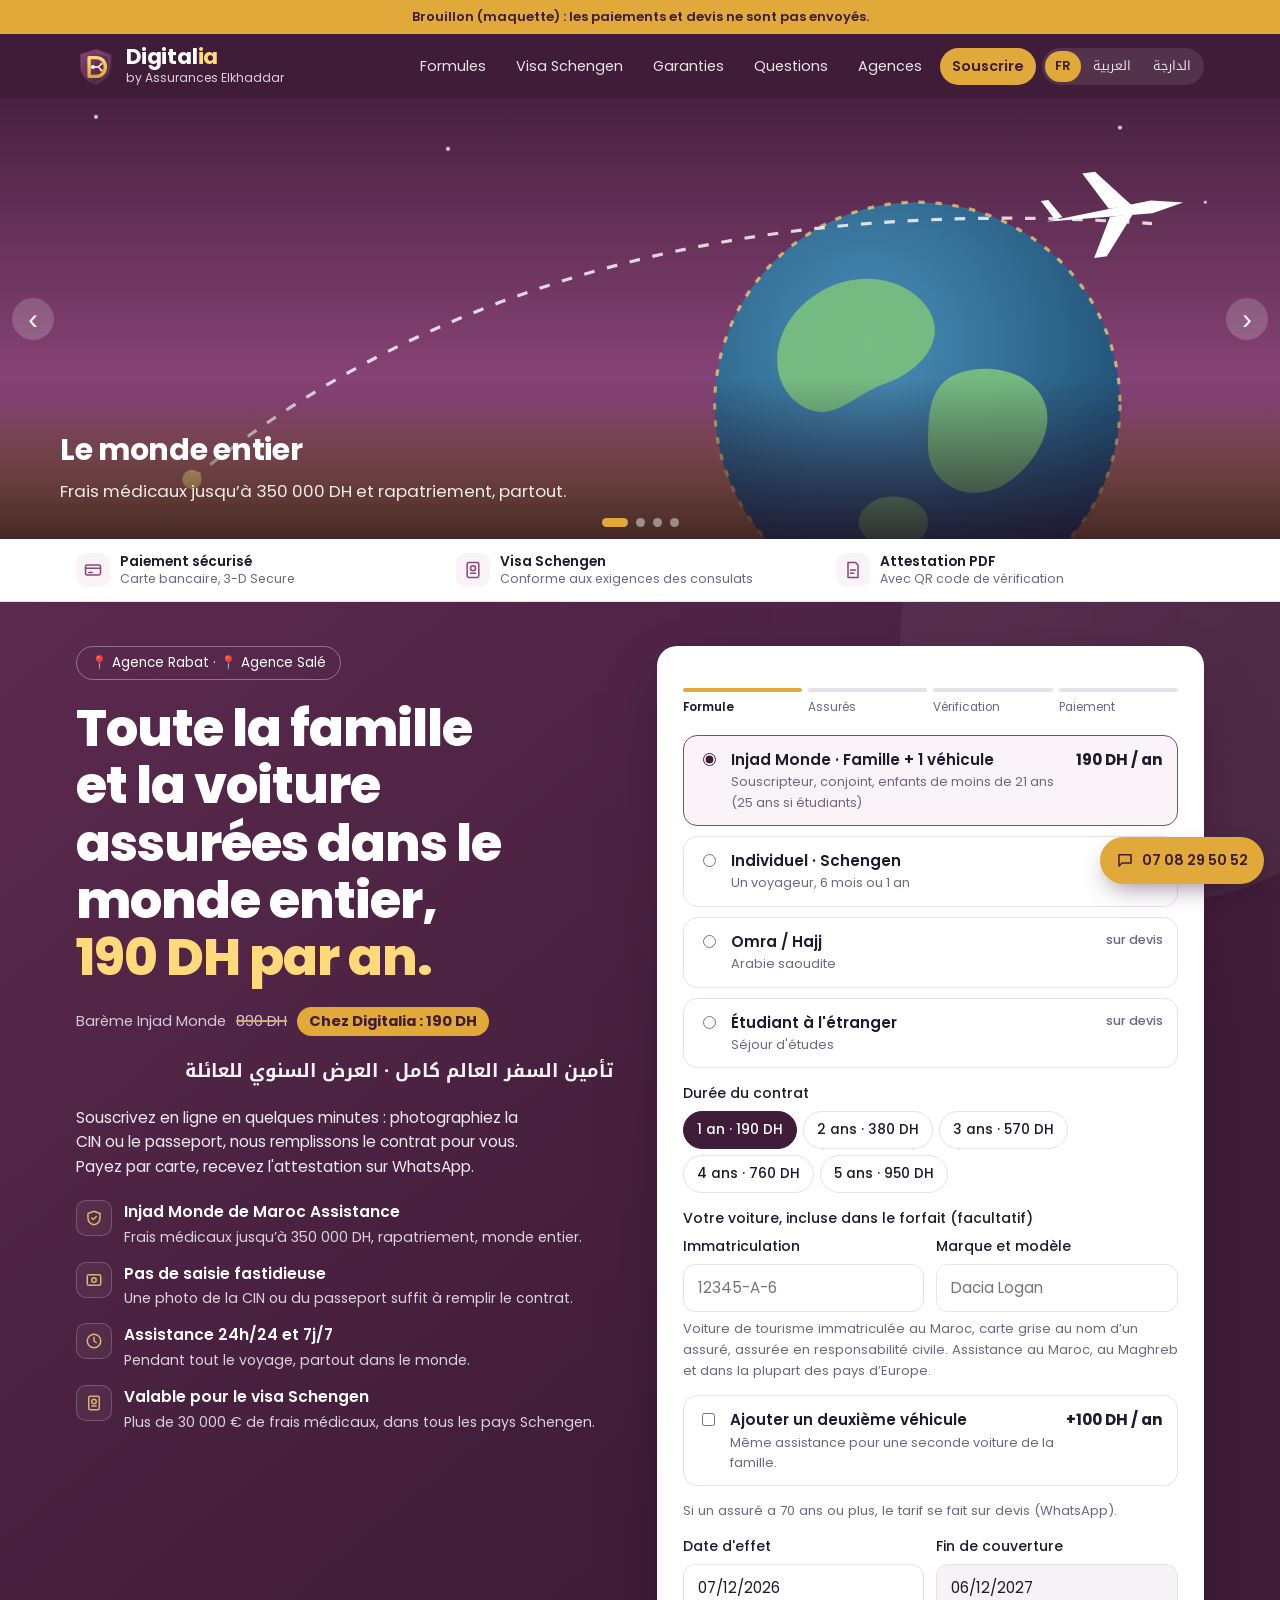
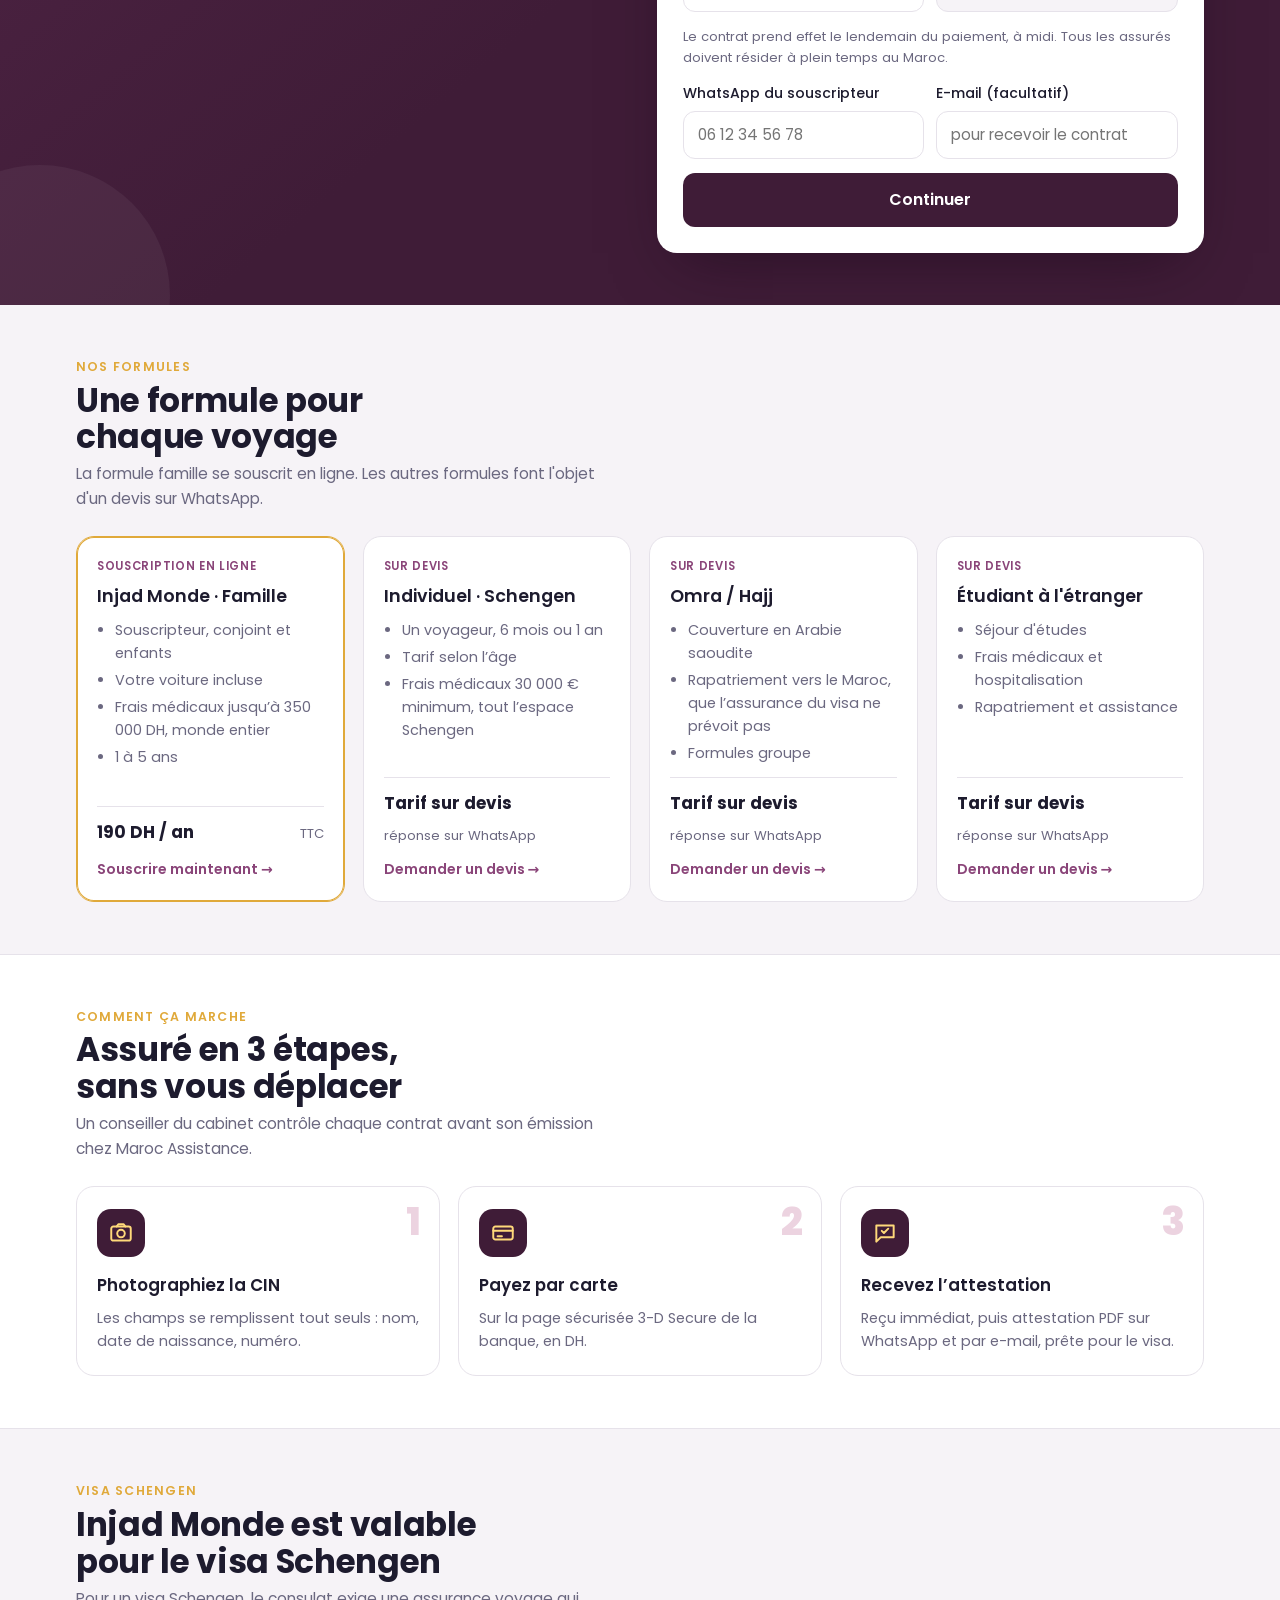
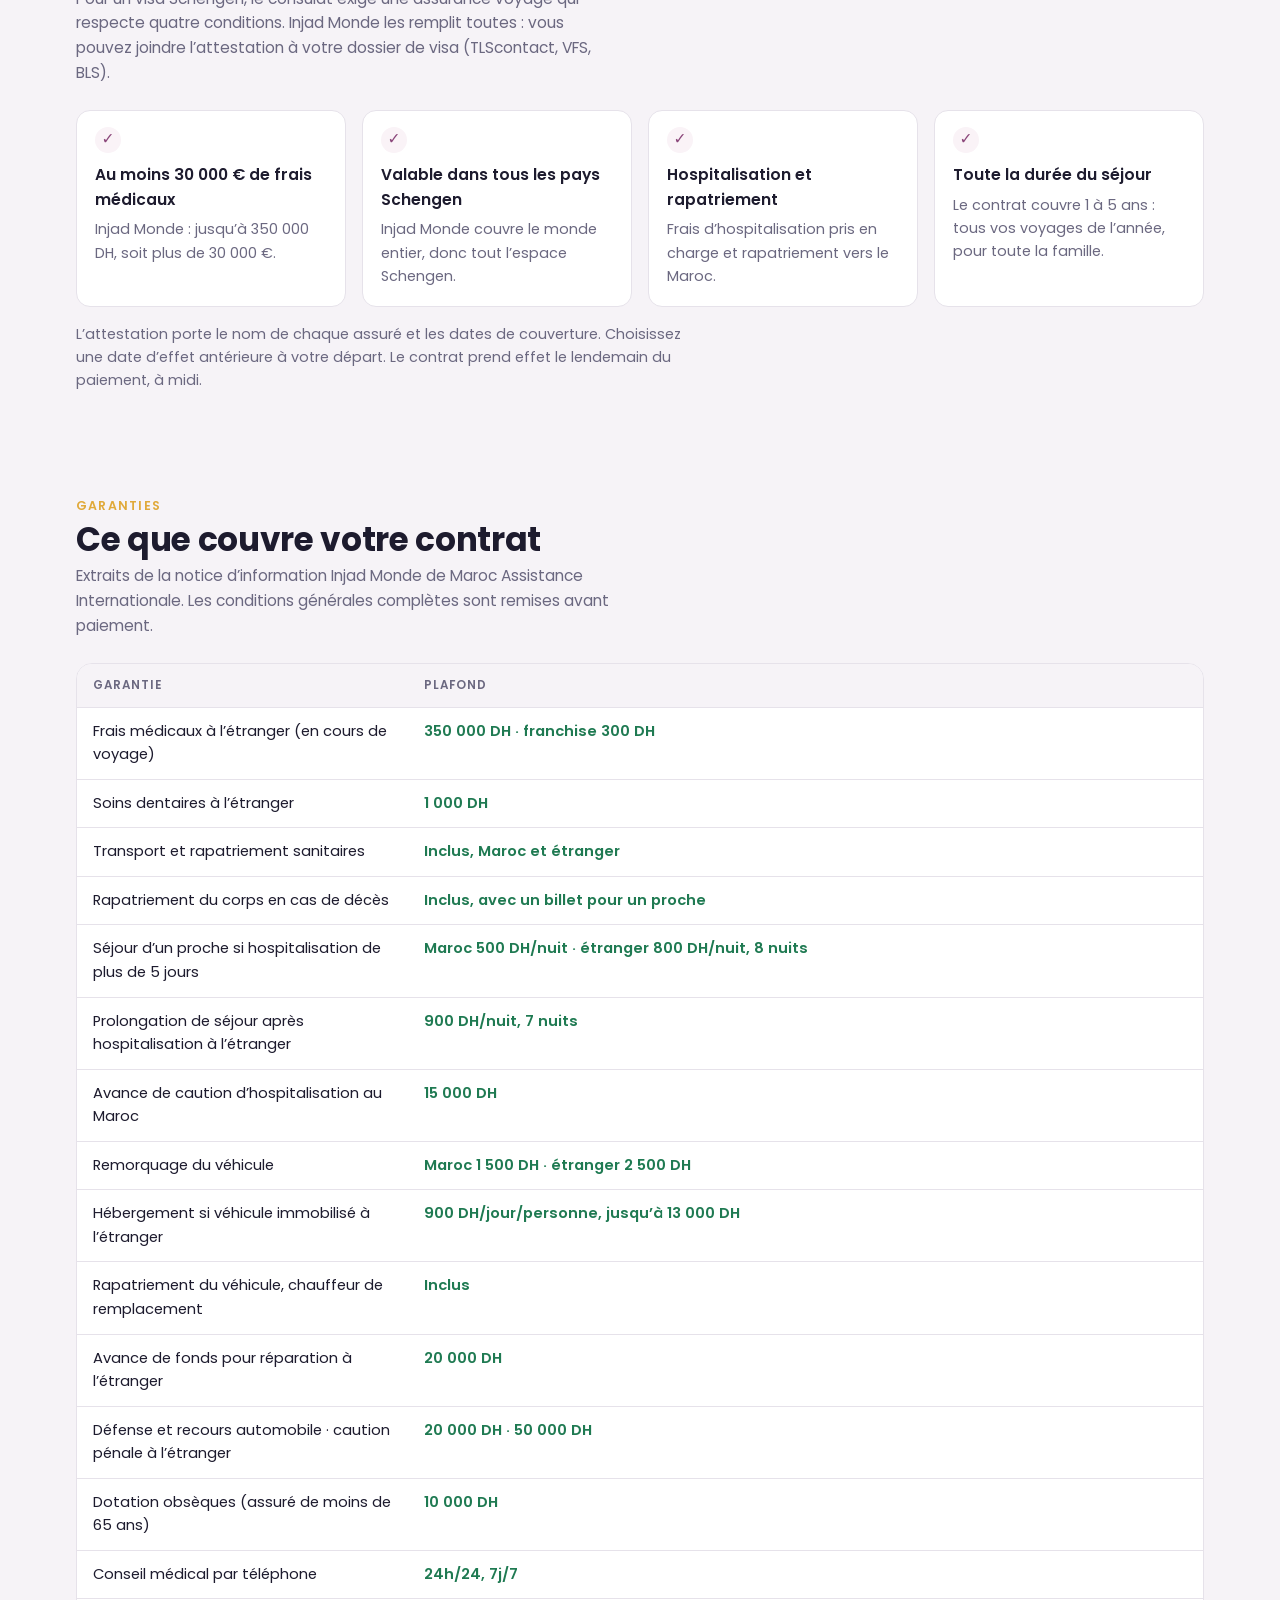
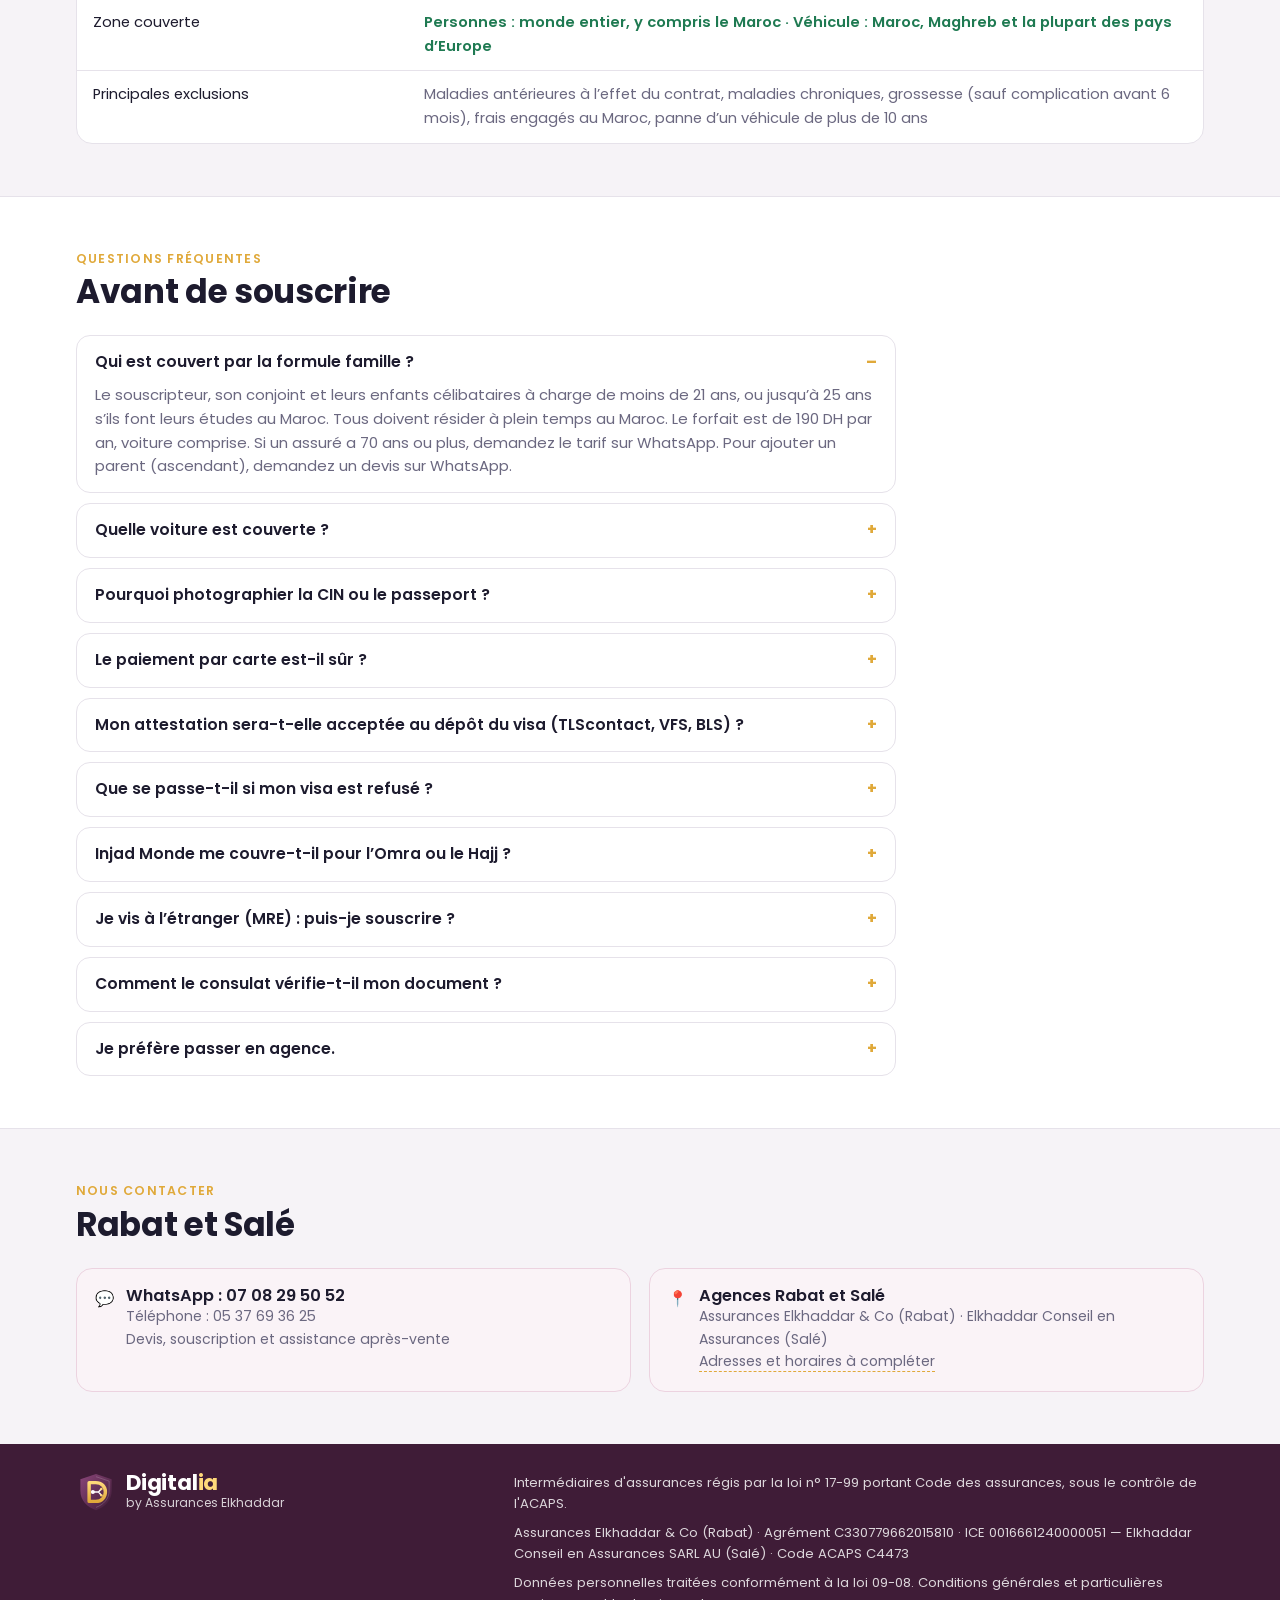
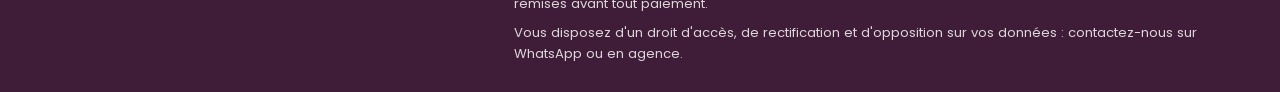
==== commit d50cc7df: "feat: Section Visa Schengen : Injad Monde remplit les 4 conditions des consulats Co-Authored-By: Cla" ====
--- a/digitalia-voyage/brouillon/digitalia-brouillon.html
+++ b/digitalia-voyage/brouillon/digitalia-brouillon.html
@@ -323,7 +323,7 @@
 
 /* Bandeau de confiance */
 .trust{background:var(--surface);border-bottom:1px solid var(--line)}
-.trust ul{list-style:none;margin-block:0;display:grid;grid-template-columns:repeat(2,minmax(0,1fr));gap:12px;padding-block:14px}
+.trust ul{list-style:none;margin-block:0;display:grid;grid-template-columns:repeat(3,minmax(0,1fr));gap:12px;padding-block:14px}
 .trust li{display:flex;gap:10px;align-items:center;min-width:0}
 .trust svg{flex:none;width:34px;height:34px;padding:7px;border-radius:10px;background:var(--tint);stroke:var(--prune3);fill:none;stroke-width:1.8;stroke-linecap:round;stroke-linejoin:round}
 .trust span{display:flex;flex-direction:column;font-size:.78rem;color:var(--quiet);line-height:1.3}
@@ -356,6 +356,15 @@
   .wa-float{display:none}
   body{padding-bottom:76px}
 }
+.visa-ok{list-style:none;padding:0;margin:0;display:grid;grid-template-columns:repeat(4,minmax(0,1fr));gap:16px}
+.visa-ok li{display:flex;flex-direction:column;gap:6px;padding:18px;border:1px solid var(--line);border-radius:14px;background:var(--surface);position:relative;padding-top:52px}
+.visa-ok li::before{content:"✓";position:absolute;top:16px;left:18px;width:26px;height:26px;border-radius:50%;display:grid;place-items:center;background:var(--tint);color:var(--prune3);font-weight:700}
+[dir="rtl"] .visa-ok li::before{left:auto;right:18px}
+.visa-ok b{font-weight:600}
+.visa-ok span{font-size:.9rem;color:var(--quiet)}
+.visa-note{margin-top:16px;color:var(--quiet);font-size:.9rem;max-width:70ch}
+@media (max-width:920px){.visa-ok{grid-template-columns:1fr 1fr}}
+@media (max-width:560px){.visa-ok{grid-template-columns:1fr}}
 
 </style>
 </head>
@@ -380,6 +389,7 @@
     <a class="brand" href="#souscrire"><svg aria-label="Digitalia"><use href="#logo"/></svg><span><b>Digital<span class="ia">ia</span></b><small>by Assurances Elkhaddar</small></span></a>
     <nav class="menu" aria-label="Navigation">
       <a href="#offres">Formules</a>
+      <a href="#schengen">Visa Schengen</a>
       <a href="#garanties">Garanties</a>
       <a href="#faq">Questions</a>
       <a href="#agences">Agences</a>
@@ -403,6 +413,7 @@
   </section>
   <div class="trust"><ul class="wrap">
     <li><svg viewBox="0 0 24 24" aria-hidden="true"><rect x="3" y="6" width="18" height="12" rx="2"/><path d="M3 10h18M7 15h4"/></svg><span><b>Paiement sécurisé</b>Carte bancaire, 3-D Secure</span></li>
+    <li><svg viewBox="0 0 24 24" aria-hidden="true"><rect x="5" y="3" width="14" height="18" rx="2"/><circle cx="12" cy="10" r="3"/><path d="M9 16h6"/></svg><span><b>Visa Schengen</b>Conforme aux exigences des consulats</span></li>
     <li><svg viewBox="0 0 24 24" aria-hidden="true"><path d="M6 3h9l3 3v15H6z"/><path d="M9 12h6M9 16h4"/></svg><span><b>Attestation PDF</b>Avec QR code de vérification</span></li>
   </ul></div>
   <section class="hero" id="souscrire">
@@ -417,6 +428,7 @@
           <li><span class="ico"><svg viewBox="0 0 24 24"><path d="M12 3l8 3v6c0 5-3.5 8-8 9-4.5-1-8-4-8-9V6z"/><path d="M9 12l2 2 4-4"/></svg></span><div><b>Injad Monde de Maroc Assistance</b><span>Frais médicaux jusqu’à 350 000 DH, rapatriement, monde entier.</span></div></li>
           <li><span class="ico"><svg viewBox="0 0 24 24"><rect x="3" y="5" width="18" height="14" rx="2"/><circle cx="12" cy="12" r="3"/></svg></span><div><b>Pas de saisie fastidieuse</b><span>Une photo de la CIN ou du passeport suffit à remplir le contrat.</span></div></li>
           <li><span class="ico"><svg viewBox="0 0 24 24"><path d="M12 7v5l3 2"/><circle cx="12" cy="12" r="9"/></svg></span><div><b>Assistance 24h/24 et 7j/7</b><span>Pendant tout le voyage, partout dans le monde.</span></div></li>
+          <li><span class="ico"><svg viewBox="0 0 24 24"><rect x="5" y="3" width="14" height="18" rx="2"/><circle cx="12" cy="10" r="3"/><path d="M9 16h6"/></svg></span><div><b>Valable pour le visa Schengen</b><span>Plus de 30 000 € de frais médicaux, dans tous les pays Schengen.</span></div></li>
         </ul>
       </div>
 
@@ -540,6 +552,19 @@
     </div>
   </section>
 
+  <section class="block" id="schengen">
+    <div class="wrap">
+      <div class="sec-head"><span class="kicker">Visa Schengen</span><h2>Injad Monde est valable pour le visa Schengen</h2><p>Pour un visa Schengen, le consulat exige une assurance voyage qui respecte quatre conditions. Injad Monde les remplit toutes : vous pouvez joindre l’attestation à votre dossier de visa (TLScontact, VFS, BLS).</p></div>
+      <ul class="visa-ok">
+        <li><b>Au moins 30 000 € de frais médicaux</b><span>Injad Monde : jusqu’à 350 000 DH, soit plus de 30 000 €.</span></li>
+        <li><b>Valable dans tous les pays Schengen</b><span>Injad Monde couvre le monde entier, donc tout l’espace Schengen.</span></li>
+        <li><b>Hospitalisation et rapatriement</b><span>Frais d’hospitalisation pris en charge et rapatriement vers le Maroc.</span></li>
+        <li><b>Toute la durée du séjour</b><span>Le contrat couvre 1 à 5 ans : tous vos voyages de l’année, pour toute la famille.</span></li>
+      </ul>
+      <p class="visa-note">L’attestation porte le nom de chaque assuré et les dates de couverture. Choisissez une date d’effet antérieure à votre départ. Le contrat prend effet le lendemain du paiement, à midi.</p>
+    </div>
+  </section>
+
   <section class="block" id="garanties">
     <div class="wrap">
       <div class="sec-head"><span class="kicker">Garanties</span><h2>Ce que couvre votre contrat</h2><p>Extraits de la notice d’information Injad Monde de Maroc Assistance Internationale. Les conditions générales complètes sont remises avant paiement.</p></div>
@@ -577,7 +602,7 @@
         <details><summary>Quelle voiture est couverte ?</summary><p>Une voiture de tourisme immatriculée au Maroc, dont la carte grise est au nom d’un assuré, couverte par une assurance automobile et non utilisée pour du transport payant. Les pannes d’un véhicule de plus de 10 ans ne sont pas couvertes. Un deuxième véhicule coûte 100 DH de plus par an.</p></details>
         <details><summary>Pourquoi photographier la CIN ou le passeport ?</summary><p>Pour remplir le contrat sans erreur : nom, prénom, date de naissance et numéro de pièce figurent sur l'attestation demandée par le consulat. Les photos servent uniquement à l'émission de votre contrat.</p></details>
         <details><summary>Le paiement par carte est-il sûr ?</summary><p>Le paiement se fait sur la page 3-D Secure de la banque. Notre site ne voit jamais votre numéro de carte.</p></details>
-        <details><summary>Mon attestation sera-t-elle acceptée au dépôt du visa (TLScontact, VFS, BLS) ?</summary><p>Injad Monde couvre le monde entier, avec des frais médicaux jusqu’à 350 000 DH (plus de 30 000 €) et le rapatriement, ce que demandent les consulats. L’attestation indique les noms des assurés et les dates de couverture. Vérifiez auprès du centre de visa (TLScontact, VFS, BLS) que cette attestation lui convient, et que la date d’effet couvre bien votre voyage.</p></details>
+        <details><summary>Mon attestation sera-t-elle acceptée au dépôt du visa (TLScontact, VFS, BLS) ?</summary><p>Oui, Injad Monde est valable pour le visa Schengen : frais médicaux jusqu’à 350 000 DH (plus de 30 000 €), validité dans tous les pays Schengen, hospitalisation et rapatriement compris. L’attestation indique le nom de chaque assuré et les dates de couverture. Vérifiez seulement que la date d’effet couvre bien votre voyage.</p></details>
         <details><summary>Que se passe-t-il si mon visa est refusé ?</summary><p>Injad Monde est un contrat d’assistance : il ne comprend pas de garantie d’annulation et ne rembourse pas un refus de visa. Une fois l’attestation émise, le contrat ne peut plus être annulé. Si vous attendez encore la décision du consulat, choisissez une date d’effet proche de votre départ, ou contactez-nous avant de payer.</p></details>
         <details><summary>Injad Monde me couvre-t-il pour l’Omra ou le Hajj ?</summary><p>Oui : Injad Monde couvre le monde entier, Arabie saoudite comprise, avec frais médicaux jusqu’à 350 000 DH et rapatriement vers le Maroc. L’assurance incluse dans le visa Omra, elle, ne prévoit généralement pas le rapatriement vers le Maroc.</p></details>
         <details><summary>Je vis à l’étranger (MRE) : puis-je souscrire ?</summary><p>Non, Injad Monde est réservé aux personnes qui résident à plein temps au Maroc. Écrivez-nous sur WhatsApp : nous vous proposerons une formule adaptée.</p></details>
@@ -802,6 +827,22 @@
   "Paiement sécurisé":["أداء آمن","خلاص مضمون"],"Carte bancaire, 3-D Secure":["بطاقة بنكية، 3-D Secure","كارط بنكية، 3-D Secure"],
   "Intermédiaire agréé":["وسيط معتمد","وسيط معتمد"],"Sous le contrôle de l’ACAPS":["تحت مراقبة هيئة ACAPS","تحت المراقبة ديال ACAPS"],
   "Maroc Assistance":["المغرب للمساعدة","Maroc Assistance"],"Contrat Injad Monde":["عقد إنجاد موند","عقد إنجاد موند"],
+  "Visa Schengen":["تأشيرة شنغن","الفيزا ديال شنغن"],
+  "Valable pour le visa Schengen":["صالح لتأشيرة شنغن","صالح للفيزا ديال شنغن"],
+  "Plus de 30 000 € de frais médicaux, dans tous les pays Schengen.":["أكثر من 30 000 يورو من المصاريف الطبية، في جميع دول شنغن.","كثر من 30 000 أورو ديال المصاريف الطبية، فجميع دول شنغن."],
+  "Conforme aux exigences des consulats":["مطابق لمتطلبات القنصليات","مطابق لشروط القنصليات"],
+  "Injad Monde est valable pour le visa Schengen":["إنجاد موند صالح لتأشيرة شنغن","إنجاد موند صالح للفيزا ديال شنغن"],
+  "Pour un visa Schengen, le consulat exige une assurance voyage qui respecte quatre conditions. Injad Monde les remplit toutes : vous pouvez joindre l’attestation à votre dossier de visa (TLScontact, VFS, BLS).":["لتأشيرة شنغن، تشترط القنصلية تأمين سفر يستوفي أربعة شروط. إنجاد موند يستوفيها كلها: يمكنك إرفاق الشهادة بملف التأشيرة (TLScontact، VFS، BLS).","باش تاخد الفيزا ديال شنغن، القنصلية كتطلب تأمين سفر فيه أربعة د الشروط. إنجاد موند فيه كاملين: تقدر تزيد الأتيستاسيون لدوسي الفيزا (TLScontact، VFS، BLS)."],
+  "Au moins 30 000 € de frais médicaux":["30 000 يورو على الأقل من المصاريف الطبية","على الأقل 30 000 أورو ديال المصاريف الطبية"],
+  "Injad Monde : jusqu’à 350 000 DH, soit plus de 30 000 €.":["إنجاد موند: حتى 350 000 درهم، أي أكثر من 30 000 يورو.","إنجاد موند: حتى ل 350 000 درهم، يعني كثر من 30 000 أورو."],
+  "Valable dans tous les pays Schengen":["صالح في جميع دول شنغن","صالح فجميع دول شنغن"],
+  "Injad Monde couvre le monde entier, donc tout l’espace Schengen.":["إنجاد موند يغطي العالم بأسره، وبالتالي كل فضاء شنغن.","إنجاد موند كيغطي العالم كامل، يعني شنغن كاملة."],
+  "Hospitalisation et rapatriement":["الاستشفاء والترحيل","السبيطار والرجوع للمغرب"],
+  "Frais d’hospitalisation pris en charge et rapatriement vers le Maroc.":["تكفل بمصاريف الاستشفاء والترحيل إلى المغرب.","مصاريف السبيطار مخلصة والرجوع للمغرب."],
+  "Toute la durée du séjour":["طوال مدة الإقامة","طول مدة السفر"],
+  "Le contrat couvre 1 à 5 ans : tous vos voyages de l’année, pour toute la famille.":["يغطي العقد من سنة إلى 5 سنوات: جميع أسفاركم خلال السنة، لكل العائلة.","العقد كيغطي من عام حتى ل 5 سنين: كاع السفريات ديال العام، للعائلة كاملة."],
+  "L’attestation porte le nom de chaque assuré et les dates de couverture. Choisissez une date d’effet antérieure à votre départ. Le contrat prend effet le lendemain du paiement, à midi.":["تحمل الشهادة اسم كل مؤمَّن وتواريخ التغطية. اختر تاريخ سريان قبل سفرك. يسري العقد في اليوم الموالي للأداء، عند منتصف النهار.","الأتيستاسيون فيها سمية كل واحد مأمّن والتواريخ ديال التغطية. ختار تاريخ البداية قبل ما تسافر. العقد كيبدا نهار من بعد الخلاص، مع الطناش."],
+  "Oui, Injad Monde est valable pour le visa Schengen : frais médicaux jusqu’à 350 000 DH (plus de 30 000 €), validité dans tous les pays Schengen, hospitalisation et rapatriement compris. L’attestation indique le nom de chaque assuré et les dates de couverture. Vérifiez seulement que la date d’effet couvre bien votre voyage.":["نعم، إنجاد موند صالح لتأشيرة شنغن: مصاريف طبية حتى 350 000 درهم (أكثر من 30 000 يورو)، صالح في جميع دول شنغن، مع الاستشفاء والترحيل. تبين الشهادة اسم كل مؤمَّن وتواريخ التغطية. تأكد فقط من أن تاريخ السريان يغطي سفرك.","إيه، إنجاد موند صالح للفيزا ديال شنغن: مصاريف طبية حتى ل 350 000 درهم (كثر من 30 000 أورو)، صالح فجميع دول شنغن، مع السبيطار والرجوع للمغرب. الأتيستاسيون فيها سمية كل واحد مأمّن والتواريخ. غير تأكد بلي تاريخ البداية كيغطي السفر ديالك."],
   "Attestation PDF":["شهادة PDF","أتيستاسيون PDF"],"Avec QR code de vérification":["مع رمز QR للتحقق","فيها QR code"],
   "Comment ça marche":["كيف تعمل الخدمة","كيفاش كتخدم"],"Assuré en 3 étapes, sans vous déplacer":["مؤمَّن في 3 خطوات دون تنقل","مأمّن ف3 خطوات بلا ما تتحرك"],
   "Un conseiller du cabinet contrôle chaque contrat avant son émission chez Maroc Assistance.":["يراقب مستشار من المكتب كل عقد قبل إصداره لدى المغرب للمساعدة.","مستشار من المكتب كيراجع كل عقد قبل ما يخرج عند Maroc Assistance."],
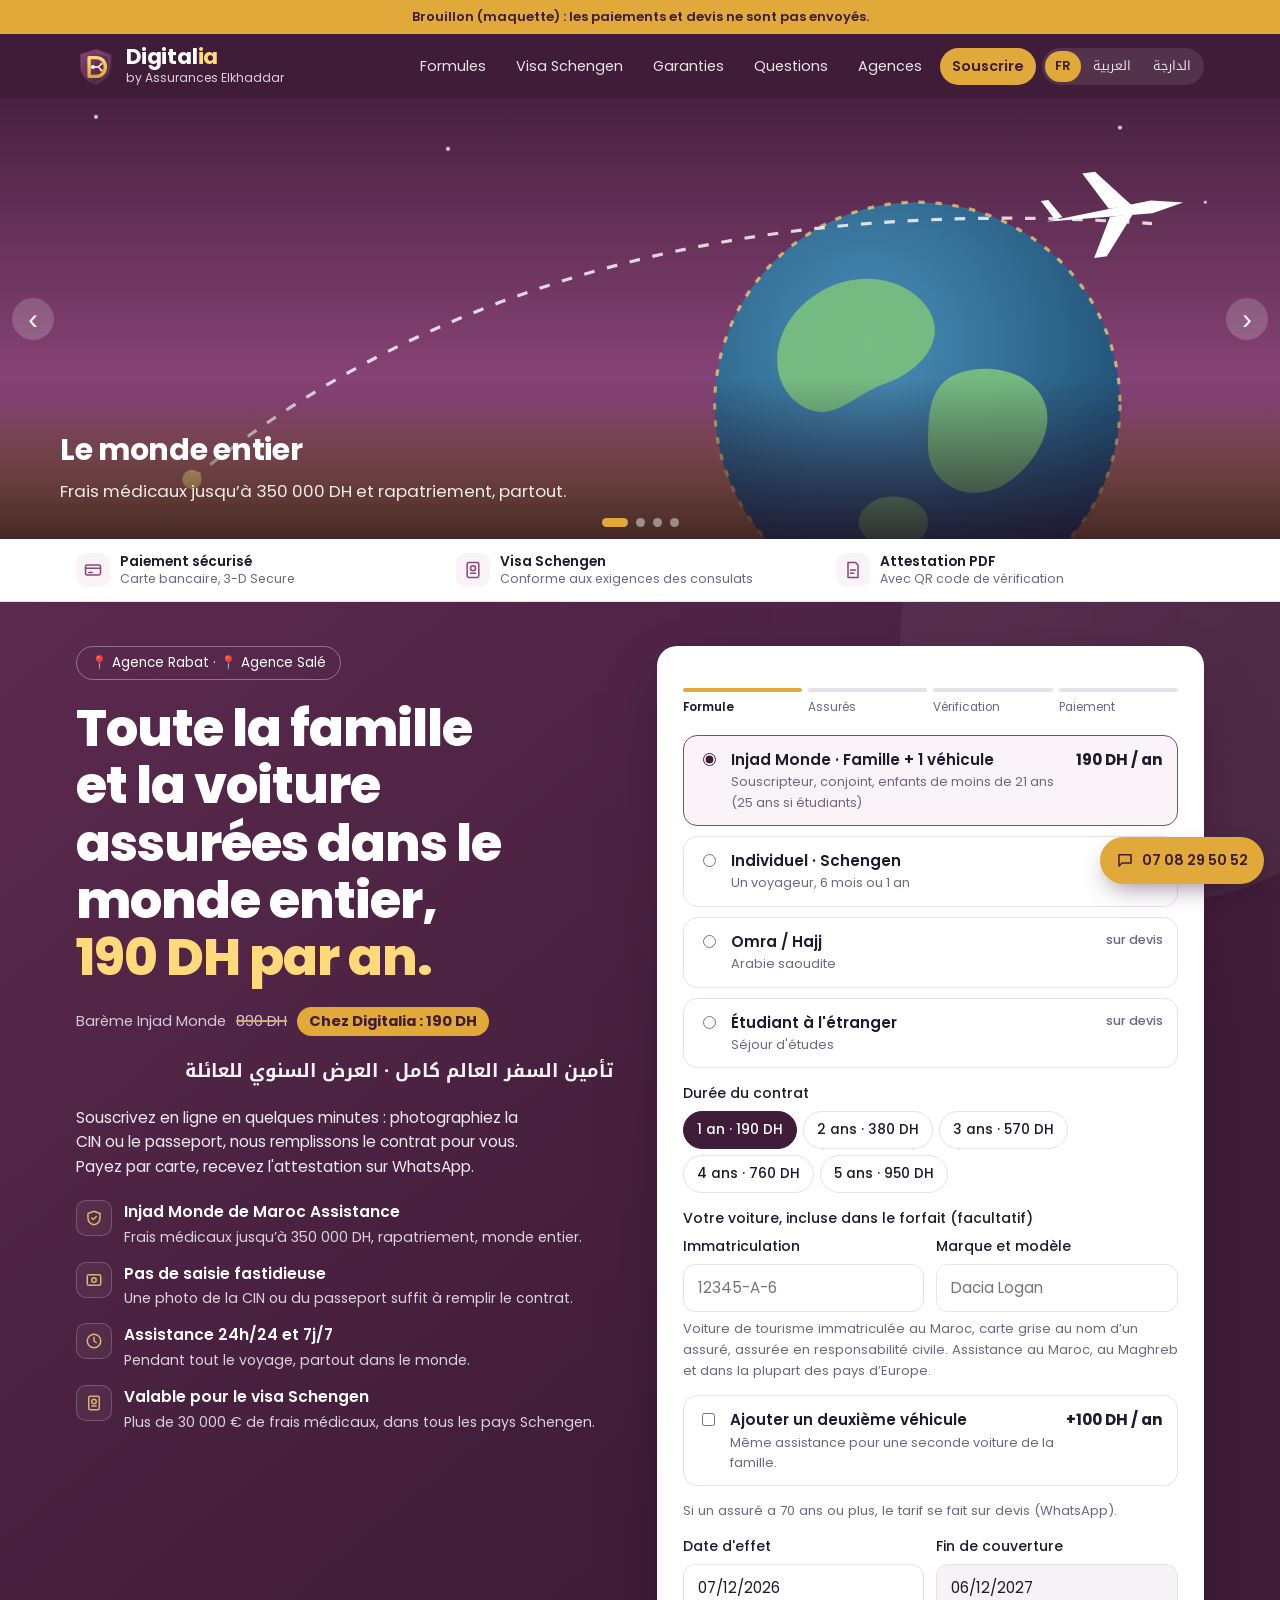
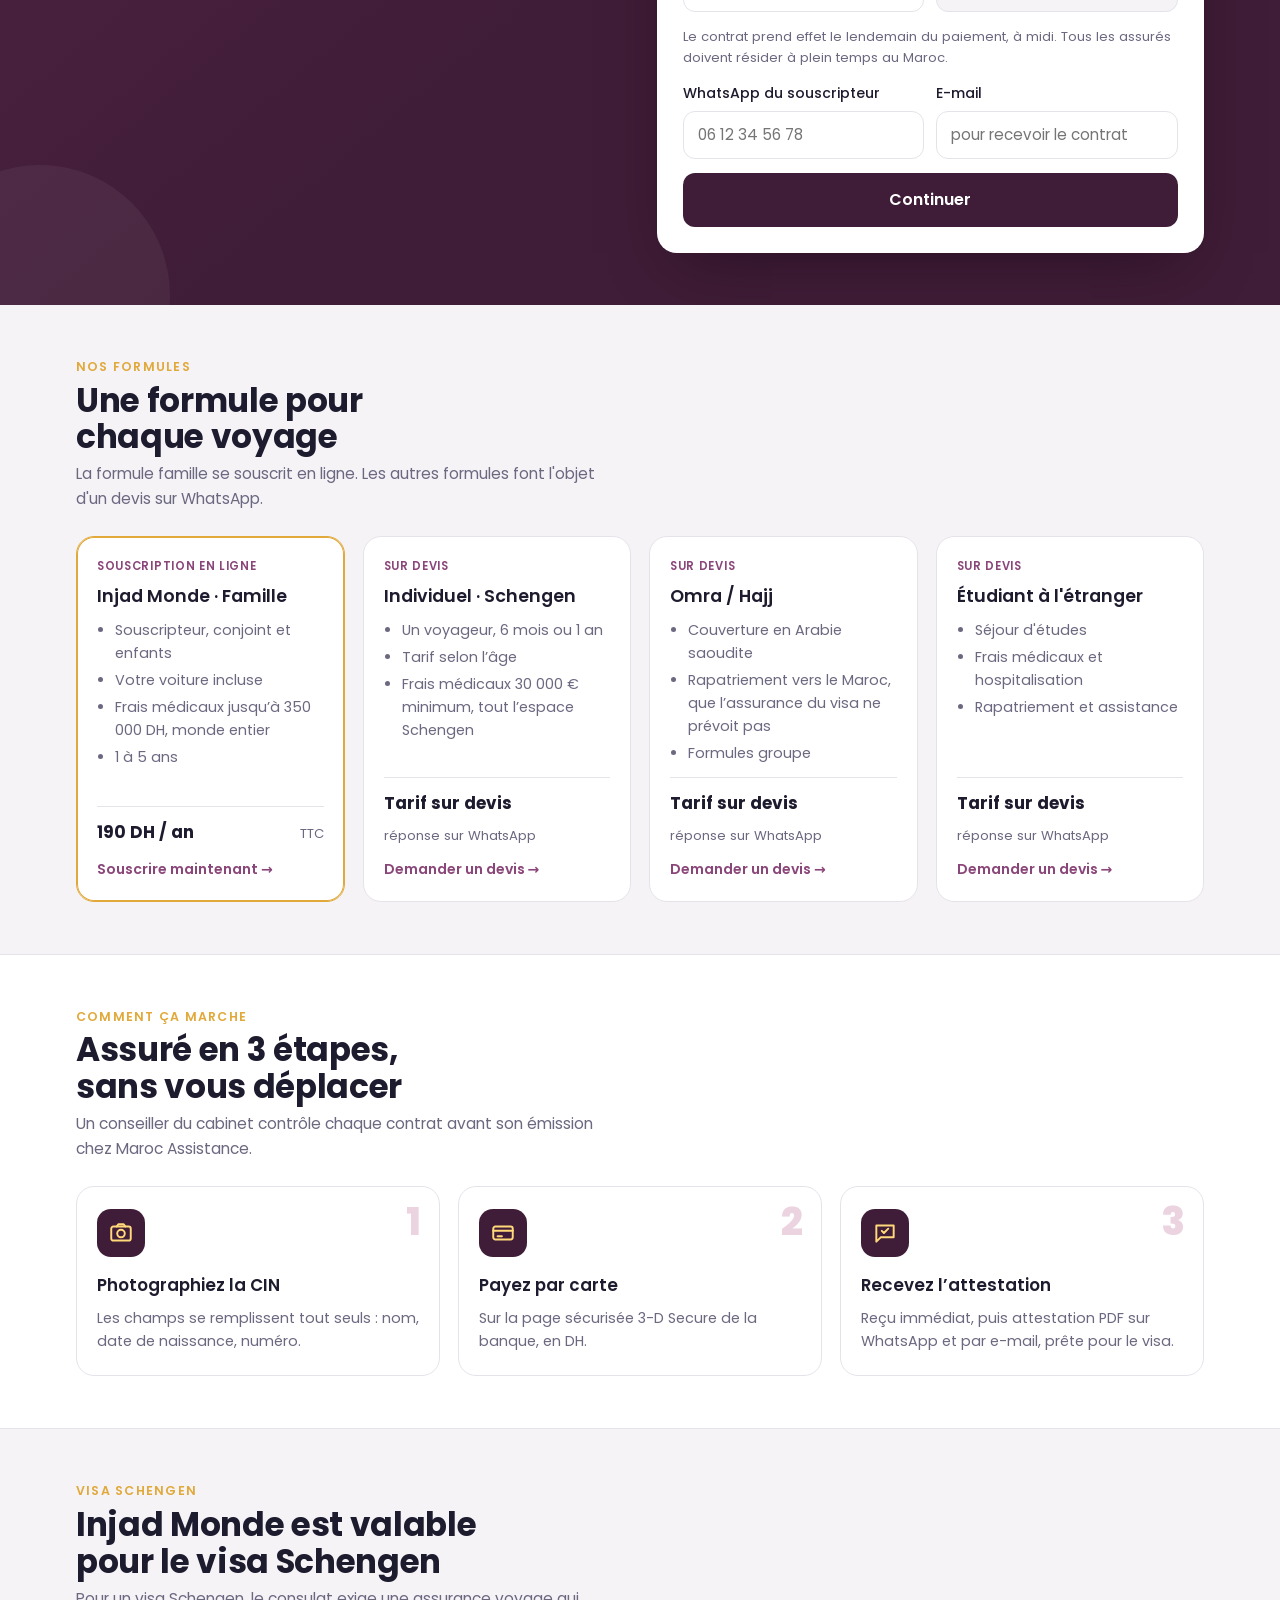
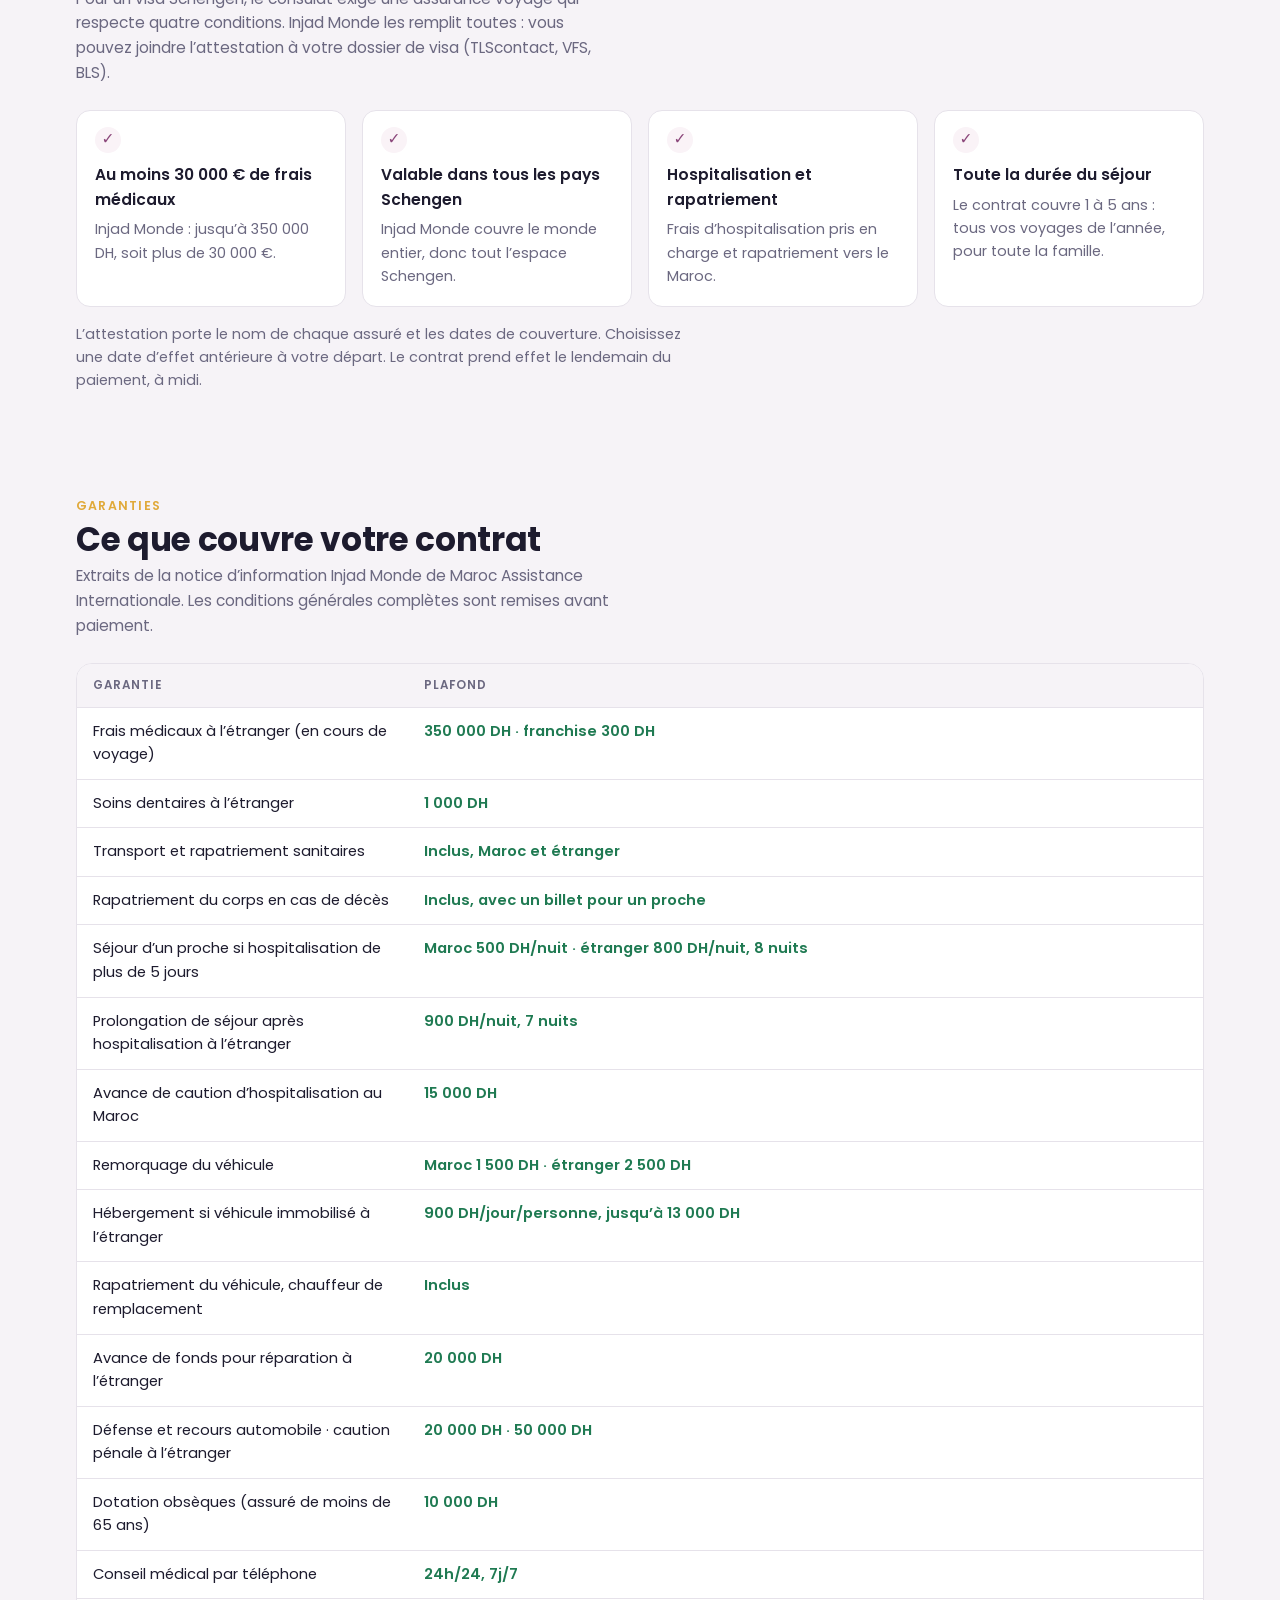
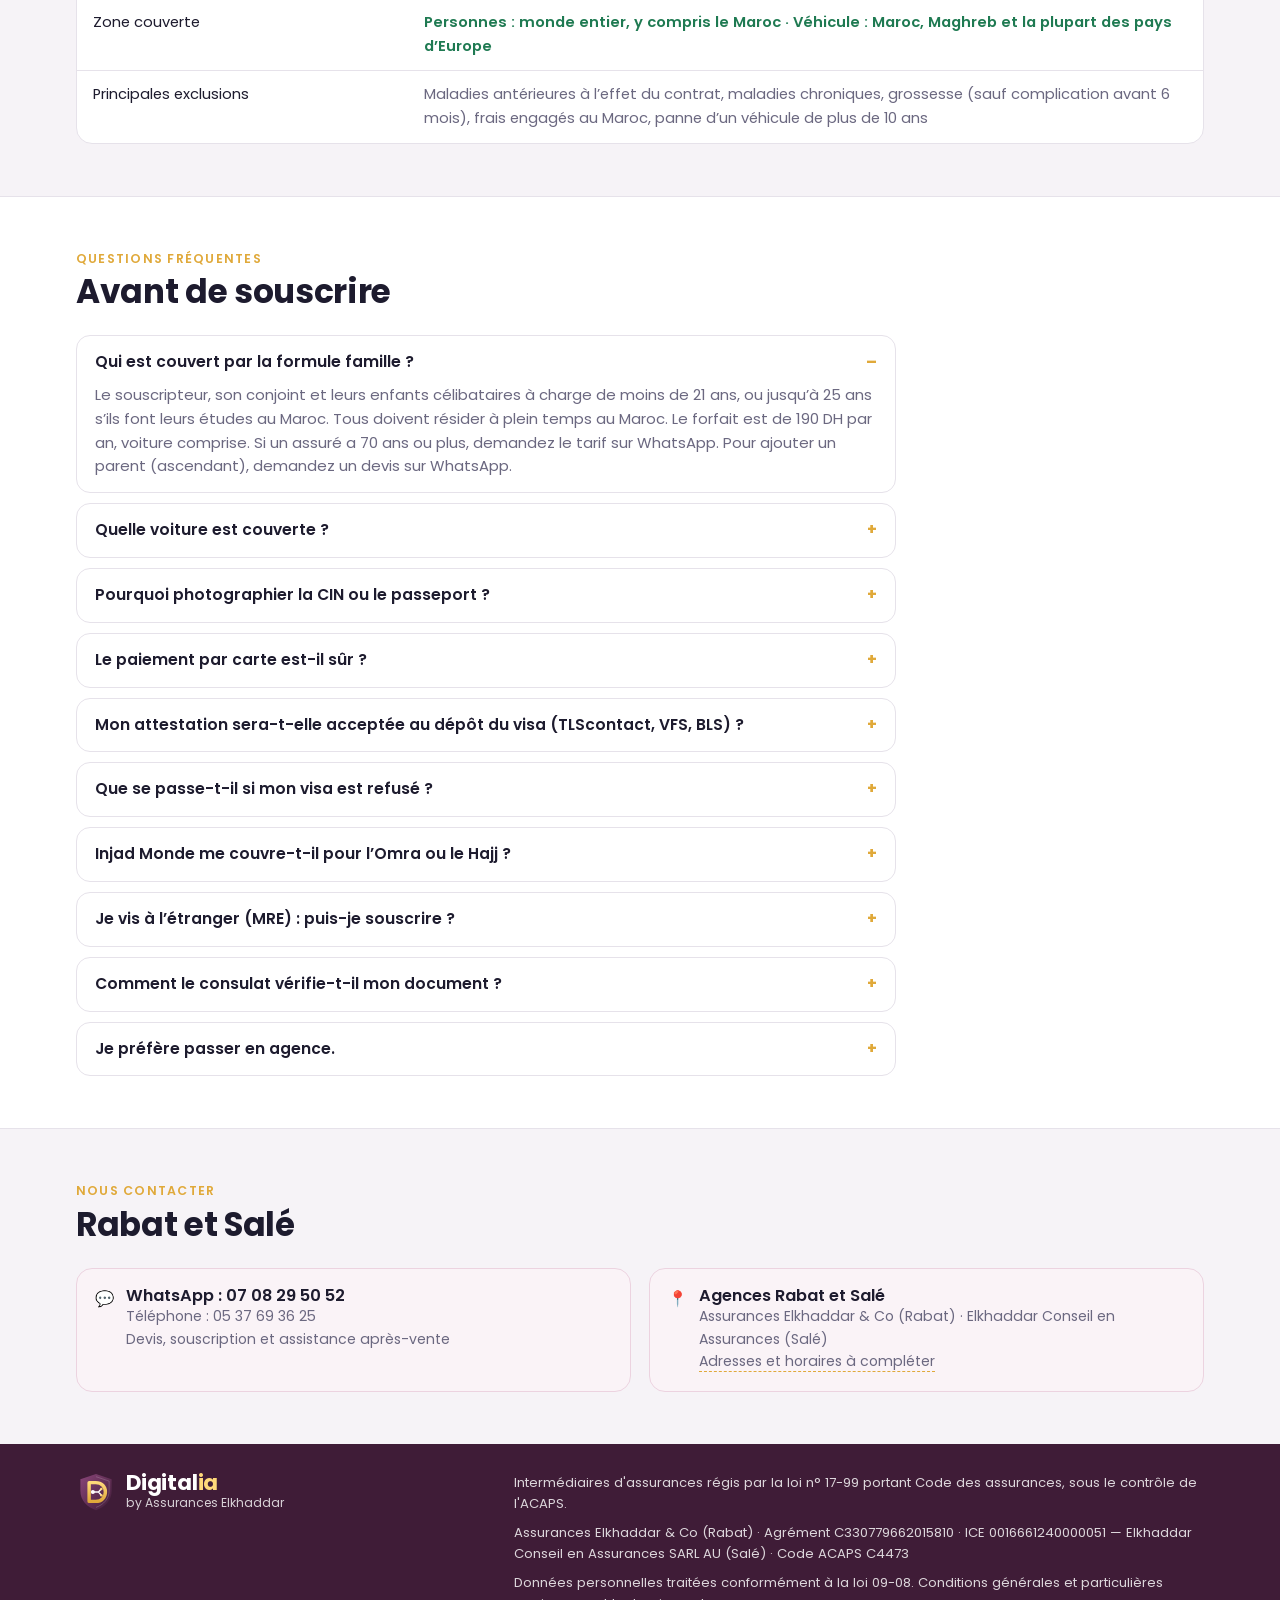
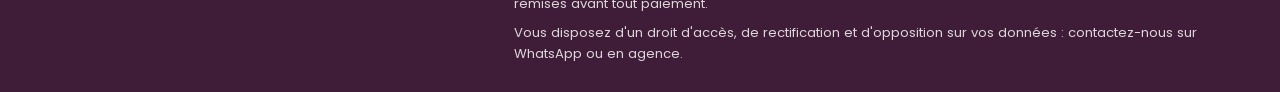
==== commit 7a237765: "feat: Champs du portail MAI pour le souscripteur (civilité, lieu de naissance, situation familiale, " ====
--- a/digitalia-voyage/brouillon/digitalia-brouillon.html
+++ b/digitalia-voyage/brouillon/digitalia-brouillon.html
@@ -365,6 +365,14 @@
 .visa-note{margin-top:16px;color:var(--quiet);font-size:.9rem;max-width:70ch}
 @media (max-width:920px){.visa-ok{grid-template-columns:1fr 1fr}}
 @media (max-width:560px){.visa-ok{grid-template-columns:1fr}}
+.add2{display:grid;grid-template-columns:1fr 1fr;gap:10px}
+.add2 [hidden]{display:none!important}
+.add2:has(> [hidden]){grid-template-columns:1fr}
+.scan .s-titre{flex-basis:100%;margin:0;font-weight:600;font-size:.88rem;color:var(--ink)}
+@media (max-width:400px){.add2{grid-template-columns:1fr}}
+.sous-plus{display:flex;flex-direction:column;gap:12px;border-top:1px solid var(--line);padding-top:14px}
+.sous-plus .s-titre{margin:0;font-weight:600;font-size:.92rem}
+.sous-plus .circ-txt{margin-top:8px}
 
 </style>
 </head>
@@ -477,7 +485,7 @@
             <p class="hint">Le contrat prend effet le lendemain du paiement, à midi. Tous les assurés doivent résider à plein temps au Maroc.</p>
             <div class="row">
               <div class="field"><label for="tel">WhatsApp du souscripteur</label><input id="tel" type="tel" autocomplete="tel" placeholder="06 12 34 56 78"></div>
-              <div class="field"><label for="email">E-mail (facultatif)</label><input id="email" type="email" autocomplete="email" placeholder="pour recevoir le contrat"></div>
+              <div class="field"><label for="email">E-mail</label><input id="email" type="email" autocomplete="email" placeholder="pour recevoir le contrat"></div>
             </div>
             <div class="stack" id="devisBox" hidden>
               <p class="hint">Cette formule se fait sur devis : laissez vos coordonnées, un conseiller vous répond sur WhatsApp dans la journée.</p>
@@ -493,9 +501,9 @@
         <!-- Étape 2 : assurés -->
         <div class="pane" id="p2" hidden>
           <div class="stack">
-            <p class="hint">Pour chaque personne, prenez en photo la CIN ou la page d'identité du passeport. Les champs se remplissent seuls : vérifiez-les.</p>
+            <p class="hint">Ajoutez votre conjoint et vos enfants. Pour chaque personne, photographiez la CIN ou le passeport, ou joignez-le en fichier (JPG, PNG ou PDF) : les champs se remplissent seuls. Vous pouvez aussi les saisir à la main.</p>
             <div class="stack" id="travList"></div>
-            <button class="addbtn" type="button" id="addTrav">+ Ajouter un membre de la famille</button>
+            <div class="add2"><button class="addbtn" type="button" id="addConj">+ Ajouter mon conjoint</button><button class="addbtn" type="button" id="addEnf">+ Ajouter un enfant</button></div>
             <p class="err" id="e2" hidden></p>
             <div class="nav"><button class="btn line" type="button" data-back="1">Retour</button><button class="btn" type="button" id="go3">Continuer</button></div>
           </div>
@@ -827,6 +835,25 @@
   "Paiement sécurisé":["أداء آمن","خلاص مضمون"],"Carte bancaire, 3-D Secure":["بطاقة بنكية، 3-D Secure","كارط بنكية، 3-D Secure"],
   "Intermédiaire agréé":["وسيط معتمد","وسيط معتمد"],"Sous le contrôle de l’ACAPS":["تحت مراقبة هيئة ACAPS","تحت المراقبة ديال ACAPS"],
   "Maroc Assistance":["المغرب للمساعدة","Maroc Assistance"],"Contrat Injad Monde":["عقد إنجاد موند","عقد إنجاد موند"],
+  "Ajoutez votre conjoint et vos enfants. Pour chaque personne, photographiez la CIN ou le passeport, ou joignez-le en fichier (JPG, PNG ou PDF) : les champs se remplissent seuls. Vous pouvez aussi les saisir à la main.":["أضف زوجك وأبناءك. لكل شخص، صوّر البطاقة الوطنية أو جواز السفر، أو أرفقه كملف (JPG أو PNG أو PDF): تُملأ الخانات تلقائيًا. يمكنك أيضًا إدخالها يدويًا.","زيد المرا ولا الراجل والولاد. لكل واحد، صوّر لاكارط ولا الباسبور، ولا زيدو كملف (JPG، PNG ولا PDF): الخانات كيتعمرو بوحدهم. وتقدر تكتبهم بيدك."],
+  "+ Ajouter mon conjoint":["+ إضافة الزوج(ة)","+ زيد المرا / الراجل"],
+  "+ Ajouter un enfant":["+ إضافة طفل","+ زيد ولد"],
+  "Remplir avec la CIN ou le passeport":["الملء بالبطاقة الوطنية أو جواز السفر","عمّر بلاكارط ولا الباسبور"],
+  "CIN : recto pour le nom et la date de naissance, verso pour l’adresse. Passeport : page avec la photo. Ou saisissez les champs ci-dessous.":["البطاقة: الوجه للاسم وتاريخ الازدياد، الظهر للعنوان. جواز السفر: الصفحة التي بها الصورة. أو أدخل الخانات أدناه.","لاكارط: القدام للسمية وتاريخ الزيادة، اللور للعنوان. الباسبور: الصفحة اللي فيها التصويرة. ولا كتب الخانات لتحت."],
+  "Vous (souscripteur)":["أنت (المكتتب)","نتا (المكتتب)"],
+  "Informations pour le contrat":["معلومات العقد","المعلومات ديال العقد"],
+  "Civilité":["اللقب","اللقب"],"Situation familiale":["الحالة العائلية","الحالة العائلية"],
+  "Marié(e)":["متزوج(ة)","مزوج(ة)"],"Célibataire":["أعزب / عزباء","عزري / عزبة"],"Divorcé(e)":["مطلق(ة)","مطلق(ة)"],"Veuf(ve)":["أرمل(ة)","هجّال / هجّالة"],
+  "Lieu de naissance":["مكان الازدياد","بلاصة الزيادة"],"Profession":["المهنة","الخدمة"],"Ville":["المدينة","المدينة"],"Code postal":["الرمز البريدي","الكود البريدي"],
+  "Assurance maladie / mutuelle":["التأمين الصحي / التعاضدية","التأمين الصحي / الميتويل"],
+  "AMO (CNSS)":["AMO (الضمان الاجتماعي)","AMO (CNSS)"],"AMO Tadamon (ex-RAMED)":["AMO تضامن (راميد سابقًا)","AMO تضامن (الراميد)"],
+  "Mutuelle ou assurance groupe privée":["تعاضدية أو تأمين جماعي خاص","ميتويل ولا تأمين ديال الخدمة"],"Aucune":["لا شيء","والو"],
+  "Circonstances pouvant aggraver le risque":["ظروف قد تزيد من الخطر","حوايج يقدرو يزيدو فالخطر"],
+  "Oui : maladie, traitement, grossesse…":["نعم: مرض، علاج، حمل…","إيه: مرض، دوا، حمل…"],"Précisez":["وضّح","وضّح"],
+  "E-mail":["البريد الإلكتروني","الإيميل"],
+  "Indiquez une adresse e-mail valide : le contrat y sera envoyé.":["أدخل بريدًا إلكترونيًا صحيحًا: سيُرسل إليه العقد.","دخل إيميل صحيح: العقد غادي يتصيفط ليه."],
+  "complétez les informations pour le contrat (civilité, situation familiale, lieu de naissance, profession, adresse, ville, code postal, mutuelle, circonstances)":["أكمل معلومات العقد (اللقب، الحالة العائلية، مكان الازدياد، المهنة، العنوان، المدينة، الرمز البريدي، التأمين الصحي، الظروف)","كمّل المعلومات ديال العقد (اللقب، الحالة العائلية، بلاصة الزيادة، الخدمة، العنوان، المدينة، الكود البريدي، الميتويل، الظروف)"],
+  "Contrat":["العقد","العقد"],"né(e) à":["مزداد(ة) بـ","مزيود(ة) ف"],"Mutuelle":["التعاضدية","الميتويل"],
   "Visa Schengen":["تأشيرة شنغن","الفيزا ديال شنغن"],
   "Valable pour le visa Schengen":["صالح لتأشيرة شنغن","صالح للفيزا ديال شنغن"],
   "Plus de 30 000 € de frais médicaux, dans tous les pays Schengen.":["أكثر من 30 000 يورو من المصاريف الطبية، في جميع دول شنغن.","كثر من 30 000 أورو ديال المصاريف الطبية، فجميع دول شنغن."],
@@ -918,8 +945,8 @@
   // ── Mode maquette : aucun serveur, réponses simulées ; la CIN est lue par Claude depuis la page
   var PROMPT_PIECE="Cette image doit être une carte nationale d'identité marocaine (CIN, recto ou verso) ou la page d'identité d'un passeport. "
     +"Lis le texte latin, le texte arabe et la bande MRZ si elle est présente. Réponds uniquement par un objet JSON : "
-    +'{"lisible":true|false,"type":"CIN"|"PASSEPORT"|"AUTRE","nom":"","prenom":"","naissance":"AAAA-MM-JJ","cin":"","passeport":"","exp_passeport":"AAAA-MM-JJ","adresse":""}. '
-    +"Noms et prénoms en majuscules latines, tels qu'écrits sur la pièce. Le verso de la CIN porte l'adresse. "
+    +'{"lisible":true|false,"type":"CIN"|"PASSEPORT"|"AUTRE","nom":"","prenom":"","naissance":"AAAA-MM-JJ","cin":"","passeport":"","exp_passeport":"AAAA-MM-JJ","adresse":"","ville":"","lieu_naissance":"","sexe":"M"|"F"|""}. '
+    +"Noms et prénoms en majuscules latines, tels qu'écrits sur la pièce. Le recto de la CIN porte le lieu de naissance (né(e) à) ; le verso porte l'adresse : mets sa ville dans ville. "
     +"Sur un passeport marocain, le numéro de CIN figure souvent comme « numéro personnel ». "
     +"Laisse une chaîne vide pour tout champ absent ou illisible : n'invente rien. Si l'image n'est pas une pièce d'identité, mets lisible à false.";
   var SANS_APERCU="La lecture de photo n'est pas disponible dans cet affichage. Ouvrez le lien dans le navigateur (Chrome ou Safari), connecté à claude.ai.";
@@ -1039,25 +1066,31 @@
     nTrav++;
     var d=document.createElement("div");d.className="trav";
     d.innerHTML='<div class="trav-head"><b></b><select aria-label="Lien"></select><button type="button">Retirer</button></div>'
-      +'<div class="scan"><label class="btn"><input type="file" accept="image/*">📷 Photographier</label><label class="btn line"><input type="file" accept=".pdf,.jpg,.jpeg,.png,application/pdf,image/jpeg,image/png">📎 Joindre un fichier</label><span class="s-msg">Recto pour le nom et la date de naissance, verso pour l’adresse. Ou saisissez les champs ci-dessous.</span></div>'
+      +'<div class="scan"><p class="s-titre">Remplir avec la CIN ou le passeport</p><label class="btn"><input type="file" accept="image/*">📷 Photographier</label><label class="btn line"><input type="file" accept=".pdf,.jpg,.jpeg,.png,application/pdf,image/jpeg,image/png">📎 Joindre un fichier</label><span class="s-msg">CIN : recto pour le nom et la date de naissance, verso pour l’adresse. Passeport : page avec la photo. Ou saisissez les champs ci-dessous.</span></div>'
       +'<div class="row"><div class="field"><label>Nom</label><input data-k="nom" autocomplete="off"></div><div class="field"><label>Prénom</label><input data-k="prenom" autocomplete="off"></div></div>'
       +'<div class="g3"><div class="field"><label>Date de naissance</label><input class="date-fr" type="text" inputmode="numeric" placeholder="JJ/MM/AAAA" maxlength="10" autocomplete="off" data-k="naissance"></div><div class="field"><label>N° CIN</label><input data-k="cin" autocomplete="off"></div><div class="field"><label>N° passeport (facultatif)</label><input data-k="passeport" autocomplete="off"></div></div>'
       +'<label class="consent etu" hidden><input type="checkbox" data-k="etudiant"> <span>Étudiant(e) au Maroc (obligatoire de 21 à 25 ans)</span></label>'
-      +'<div class="row"><div class="field"><label>Fin de validité du passeport</label><input class="date-fr" type="text" inputmode="numeric" placeholder="JJ/MM/AAAA" maxlength="10" autocomplete="off" data-k="exp_passeport"></div><div class="field"><label>Adresse</label><input data-k="adresse" autocomplete="off"></div></div>';
+      +'<div class="row"><div class="field"><label>Fin de validité du passeport</label><input class="date-fr" type="text" inputmode="numeric" placeholder="JJ/MM/AAAA" maxlength="10" autocomplete="off" data-k="exp_passeport"></div><div class="field"><label>Adresse</label><input data-k="adresse" autocomplete="off"></div></div>'
+      +(role==="Souscripteur"?'<div class="sous-plus"><p class="s-titre">Informations pour le contrat</p>'+'<div class="row"><div class="field"><label>Civilité</label><select data-k="civilite"><option value="">—</option><option value="M.">M.</option><option value="Mme">Mme</option></select></div>'+'<div class="field"><label>Situation familiale</label><select data-k="situation_familiale"><option value="">—</option><option>Marié(e)</option><option>Célibataire</option><option>Divorcé(e)</option><option>Veuf(ve)</option></select></div></div>'+'<div class="row"><div class="field"><label>Lieu de naissance</label><input data-k="lieu_naissance" autocomplete="off"></div><div class="field"><label>Profession</label><input data-k="profession" autocomplete="organization-title"></div></div>'+'<div class="row"><div class="field"><label>Ville</label><input data-k="ville" autocomplete="address-level2"></div><div class="field"><label>Code postal</label><input data-k="code_postal" inputmode="numeric" maxlength="10" autocomplete="postal-code"></div></div>'+'<div class="field"><label>Assurance maladie / mutuelle</label><select data-k="mutuelle"><option value="">—</option><option>AMO (CNSS)</option><option>CNOPS</option><option>AMO Tadamon (ex-RAMED)</option><option>Mutuelle ou assurance groupe privée</option><option>Aucune</option></select></div>'+'<div class="field"><label>Circonstances pouvant aggraver le risque</label><select class="circ-sel"><option value="">—</option><option value="Aucune">Aucune</option><option value="oui">Oui : maladie, traitement, grossesse…</option></select><input class="circ-txt" data-k="circonstances" placeholder="Précisez" hidden autocomplete="off"></div>'+'</div>':"");
     // libellés reliés aux champs (accessibilité)
-    d.querySelectorAll(".field").forEach(function(f,i){var id="f"+nTrav+"_"+i;f.querySelector("input").id=id;f.querySelector("label").htmlFor=id});
+    d.querySelectorAll(".field").forEach(function(f,i){var id="f"+nTrav+"_"+i;f.querySelector("input,select").id=id;f.querySelector("label").htmlFor=id});
     var sel=d.querySelector("select");
     function majEtu(){d.querySelector(".etu").hidden=sel.value!=="Enfant"}ROLES.forEach(function(r){var o=document.createElement("option");o.value=r;o.textContent=T(r);sel.appendChild(o)});sel.value=role;majEtu();sel.addEventListener("change",majEtu);
     if(role==="Souscripteur")sel.disabled=true;else sel.querySelector('option[value="Souscripteur"]').disabled=true;
-    var rm=d.querySelector(".trav-head button");rm.hidden=role==="Souscripteur";rm.addEventListener("click",function(){d.remove();renum()});
+    var rm=d.querySelector(".trav-head button");rm.hidden=role==="Souscripteur";rm.addEventListener("click",function(){d.remove();renum()});sel.addEventListener("change",renum);
+    var cs=d.querySelector(".circ-sel");if(cs){var ct=d.querySelector(".circ-txt");cs.addEventListener("change",function(){
+      ct.hidden=cs.value!=="oui";ct.value=cs.value==="Aucune"?"Aucune":"";if(!ct.hidden)ct.focus()})}
     var msg=d.querySelector(".s-msg");
     if(!CFG.ocr){d.querySelectorAll(".scan label").forEach(function(l){l.style.display="none"});msg.textContent=T("Lecture automatique indisponible ici : saisissez les champs.")}
     d.querySelectorAll(".scan input[type=file]").forEach(function(fi){fi.addEventListener("change",function(){if(fi.files[0])lire(fi.files[0],d,msg);fi.value=""})});
     $("travList").appendChild(d);renum();
   }
-  function renum(){[].forEach.call($("travList").children,function(c,i){c.querySelector(".trav-head b").textContent=T("Assuré")+" "+(i+1)})}
-  $("addTrav").addEventListener("click",function(){
-    var a=assures(),conj=a.some(function(x){return x.lien==="Conjoint(e)"});addTrav(conj?"Enfant":"Conjoint(e)")});
+  function renum(){var e=0,cj=false;[].forEach.call($("travList").children,function(c){var r=c.querySelector("select").value;
+      if(r==="Conjoint(e)")cj=true;c.querySelector(".trav-head b").textContent=r==="Souscripteur"?T("Vous (souscripteur)"):r==="Enfant"?T("Enfant")+" "+(++e):T("Conjoint(e)")});
+    var b=$("addConj");if(b)b.hidden=cj;
+    var sf=$("travList").querySelector('[data-k="situation_familiale"]');if(sf&&cj&&!sf.value)sf.value="Marié(e)"}
+  $("addConj").addEventListener("click",function(){addTrav("Conjoint(e)");$("travList").lastElementChild.scrollIntoView({behavior:"smooth",block:"start"})});
+  $("addEnf").addEventListener("click",function(){addTrav("Enfant");$("travList").lastElementChild.scrollIntoView({behavior:"smooth",block:"start"})});
 
   // ── Lecture de la pièce d'identité (serveur → Claude). Photo réduite avant envoi, jamais conservée.
   function reduire(file){
@@ -1083,7 +1116,9 @@
       return api("/api/ocr",{method:"POST",body:fd});
     }).then(function(r){
       if(!r.ok){msg.className="s-msg bad";msg.textContent=T("Document illisible : reprenez la photo bien à plat, sans reflet.");return}
-      var n=0;["nom","prenom","naissance","cin","passeport","exp_passeport","adresse"].forEach(function(k){
+      var n=0;
+      if(r.data.sexe){var cv=box.querySelector('[data-k="civilite"]');if(cv&&!cv.value){cv.value=r.data.sexe==="F"?"Mme":"M.";n++}}
+      ["nom","prenom","naissance","cin","passeport","exp_passeport","adresse","ville","lieu_naissance"].forEach(function(k){
         var v=r.data[k];if(v&&typeof v==="string"){var inp=box.querySelector('[data-k="'+k+'"]');
           if(inp&&inp.classList.contains("date-fr")){if(!/^\d{4}-\d\d-\d\d$/.test(v))return;v=isoVersFr(v)}
           if(inp){inp.value=v;n++}}});
@@ -1102,6 +1137,7 @@
   $("go2").addEventListener("click",function(){
     var o=OFFRES[offre()],tel=$("tel").value.replace(/\D/g,"");
     if(tel.length<9)return err("e1",T("Indiquez un numéro WhatsApp valide : l'attestation y sera envoyée."));
+    if(o.prix&&!/^[^@\s]+@[^@\s]+\.[^@\s]+$/.test($("email").value.trim()))return err("e1",T("Indiquez une adresse e-mail valide : le contrat y sera envoyé."));
     if(!o.prix){
       if(!$("dNom").value.trim())return err("e1",T("Indiquez votre nom."));
       var b=this;b.disabled=true;b.textContent=T("Envoi en cours…");
@@ -1129,6 +1165,8 @@
       var n=T("Assuré")+" "+(i+1)+" : ";
       if(!x.nom||!x.prenom||!x.naissance)pb.push(n+T("nom, prénom et date de naissance"));
       else if(x.lien==="Souscripteur"&&!x.cin&&!x.passeport)pb.push(n+T("numéro de CIN ou de passeport"));
+      else if(x.lien==="Souscripteur"&&(!x.civilite||!x.situation_familiale||!x.lieu_naissance||!x.profession||!x.adresse||!x.ville||!x.code_postal||!x.mutuelle||!x.circonstances))
+        pb.push(n+T("complétez les informations pour le contrat (civilité, situation familiale, lieu de naissance, profession, adresse, ville, code postal, mutuelle, circonstances)"));
       else if(x.naissance>today)pb.push(n+T("date de naissance dans le futur"));
       else{var ag=ageA(x.naissance,D("effet"));
         if(x.lien==="Enfant"&&ag>=(CFG.age_max_enfant||21)){
@@ -1147,6 +1185,7 @@
     if(senior())row(T("Tarif"),T("prime familiale + 70 ans"));
     row(T("Période"),fr(D("effet"))+" → "+fr(D("echeance")));row("WhatsApp",$("tel").value);
     a.forEach(function(x){row(T(x.lien),x.nom+" "+x.prenom+" · "+T("né(e) le")+" "+fr(x.naissance)+(x.passeport?" · "+T("Passeport")+" "+x.passeport:"")+(x.cin?" · "+T("CIN")+" "+x.cin:""))});
+    var so=a[0];if(so&&so.lien==="Souscripteur")row(T("Contrat"),[so.civilite,so.situation_familiale,so.profession,T("né(e) à")+" "+so.lieu_naissance,so.adresse+", "+so.code_postal+" "+so.ville,T("Mutuelle")+" : "+so.mutuelle].join(" · "));
     a.forEach(function(x,i){if(x.exp_passeport&&x.exp_passeport>=D("effet")&&x.exp_passeport<D("echeance"))row("⚠",T("Assuré")+" "+(i+1)+" : "+T("le passeport expire avant la fin du contrat (")+fr(x.exp_passeport)+")")});
     majPrix();show(3);
   });
@@ -1215,7 +1254,7 @@
 
   // Barre « Souscrire » : masquée quand le formulaire est déjà à l'écran
   (function(){var bar=$("ctaBar"),card=document.querySelector(".hero .card");if(!bar||!card||!window.IntersectionObserver)return;
-    new IntersectionObserver(function(es){bar.classList.toggle("cache",es[0].isIntersecting)},{threshold:.15}).observe(card)})();
+    new IntersectionObserver(function(es){bar.classList.toggle("cache",es[0].isIntersecting)},{threshold:0}).observe(card)})();
 
   majOffre();majPrix();show(1);
   
